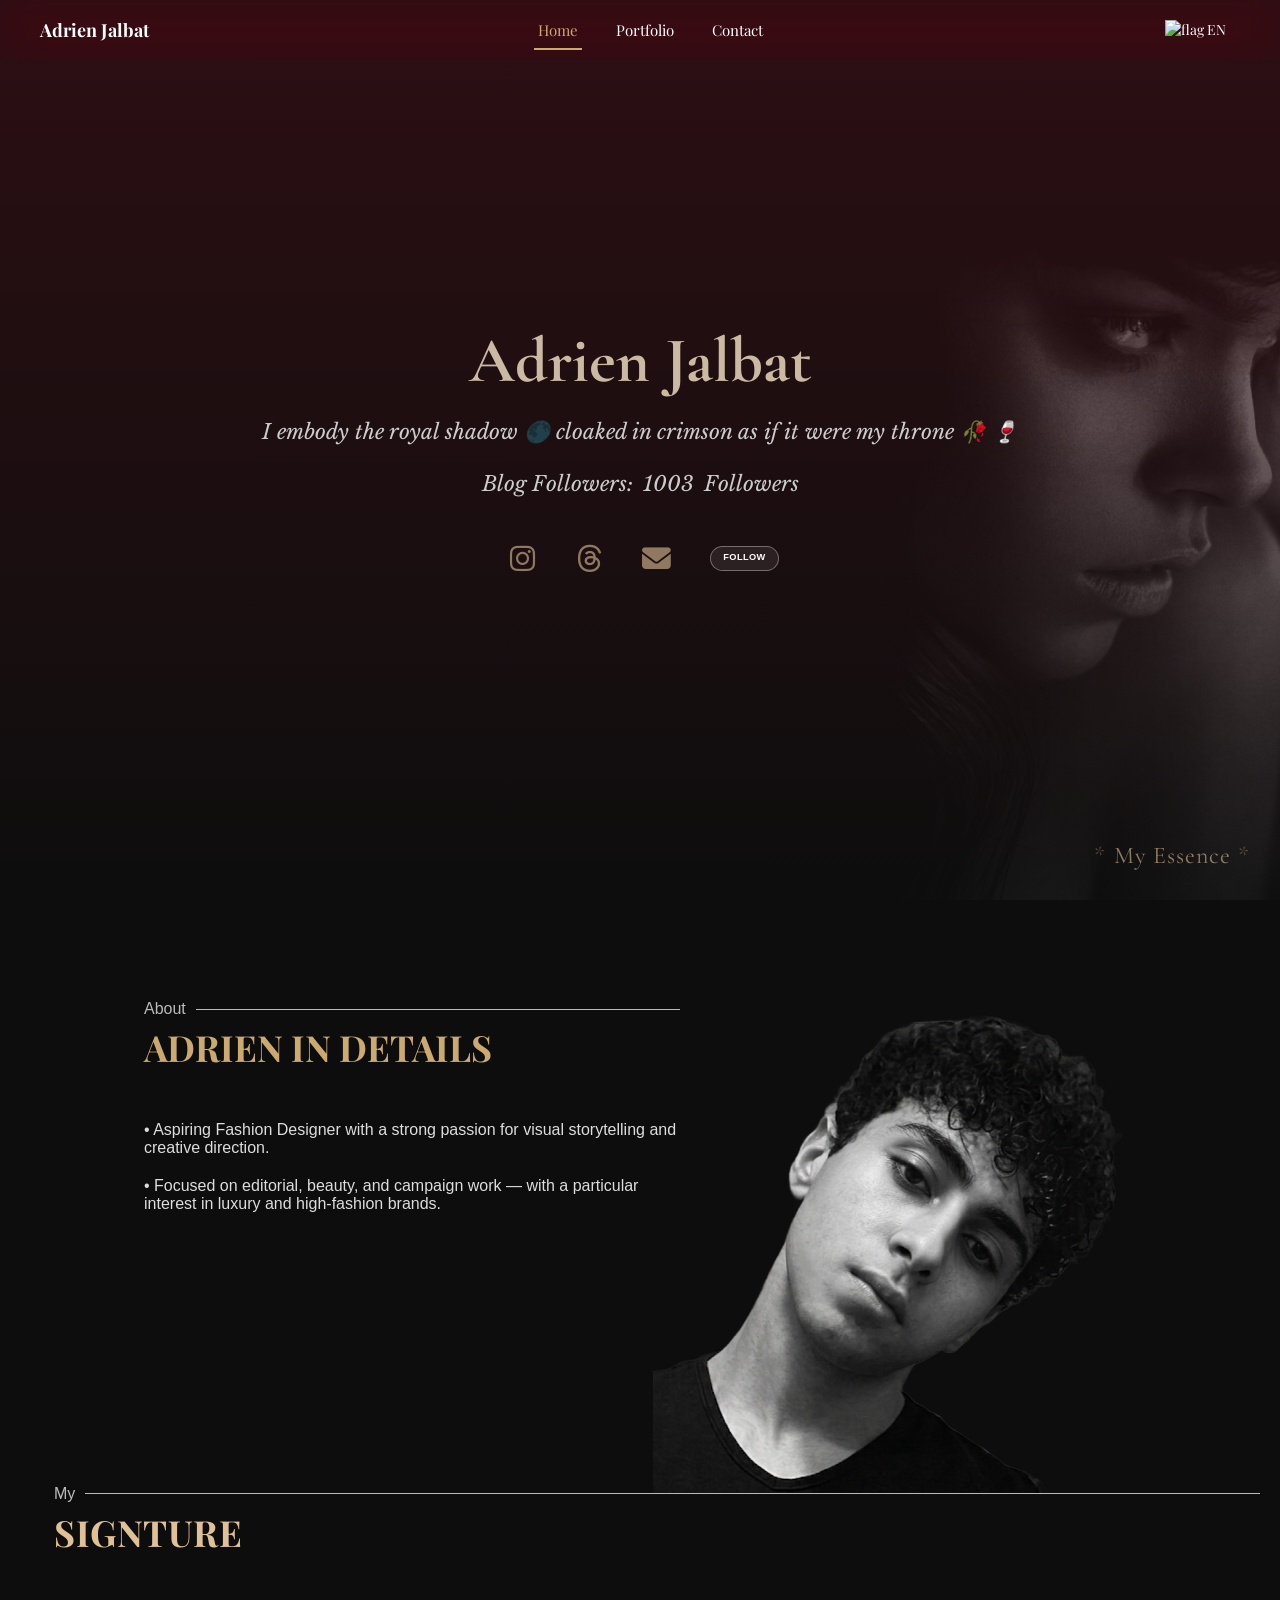
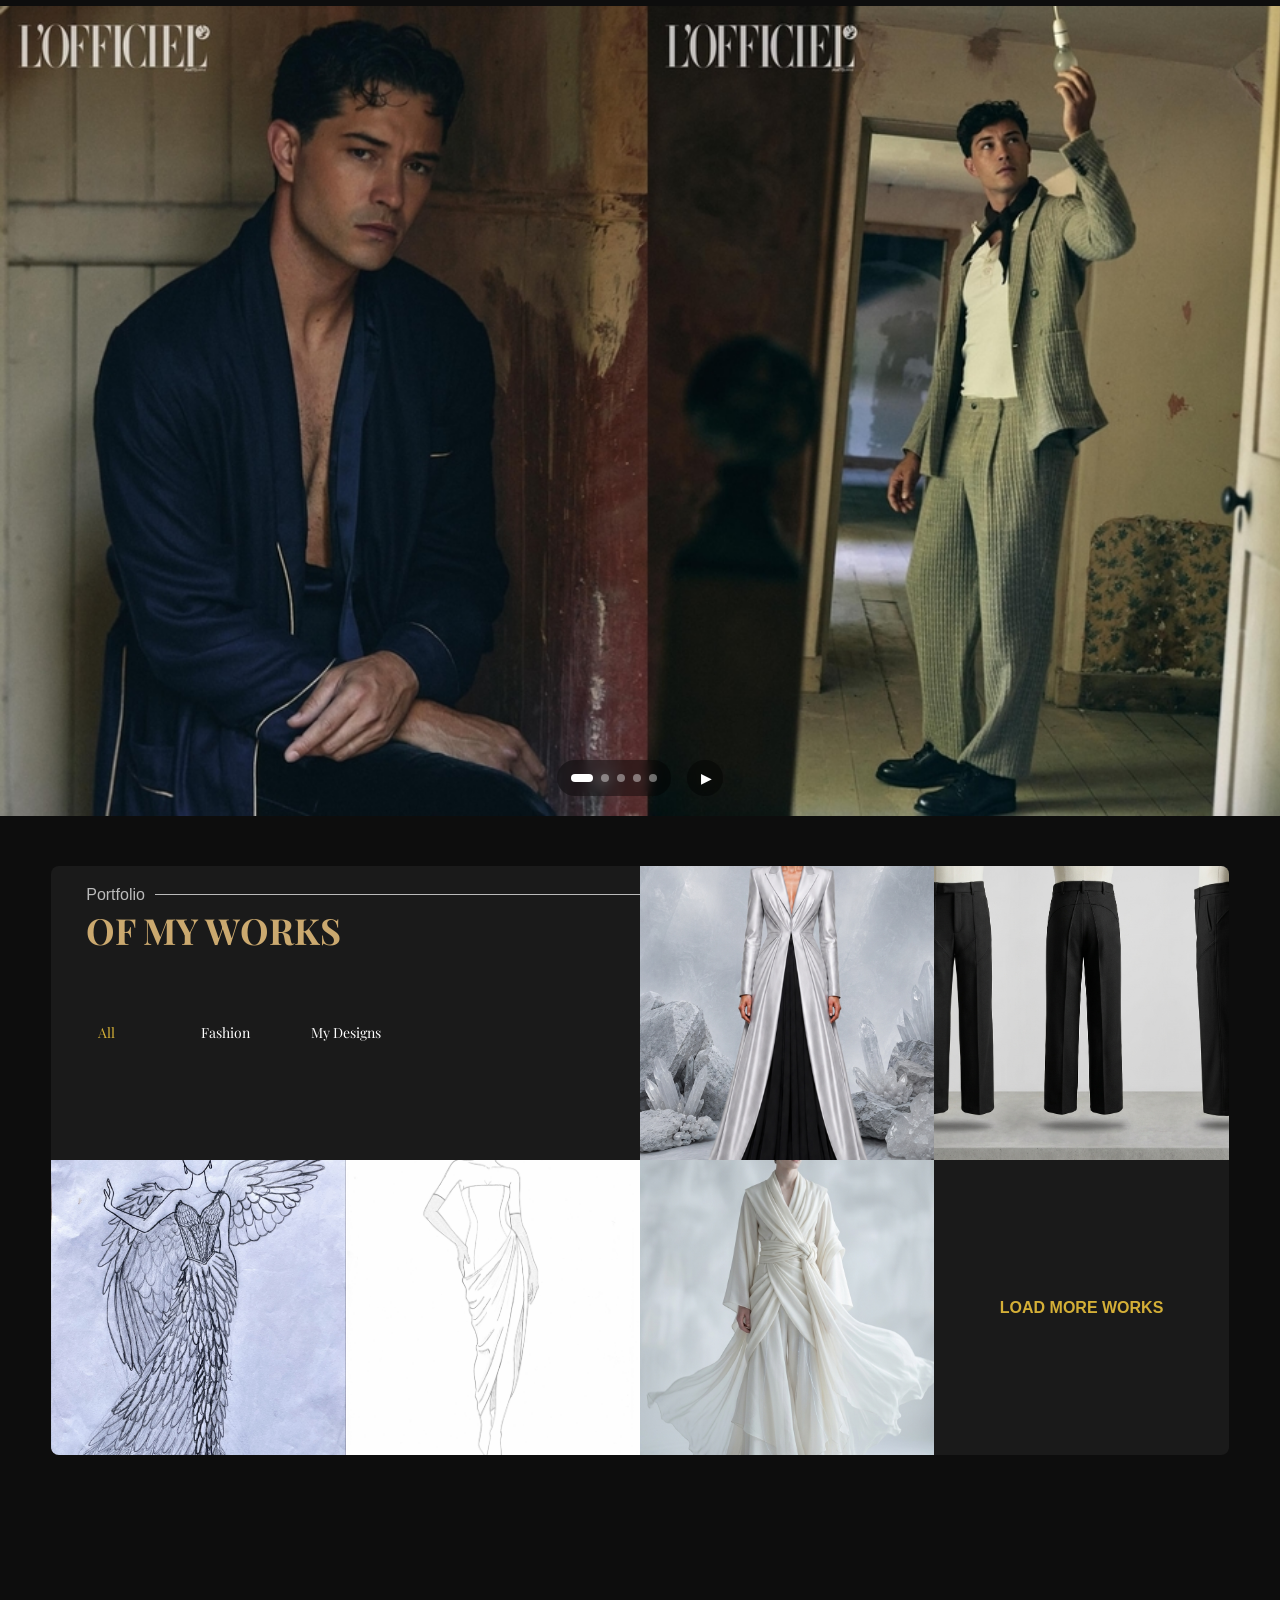
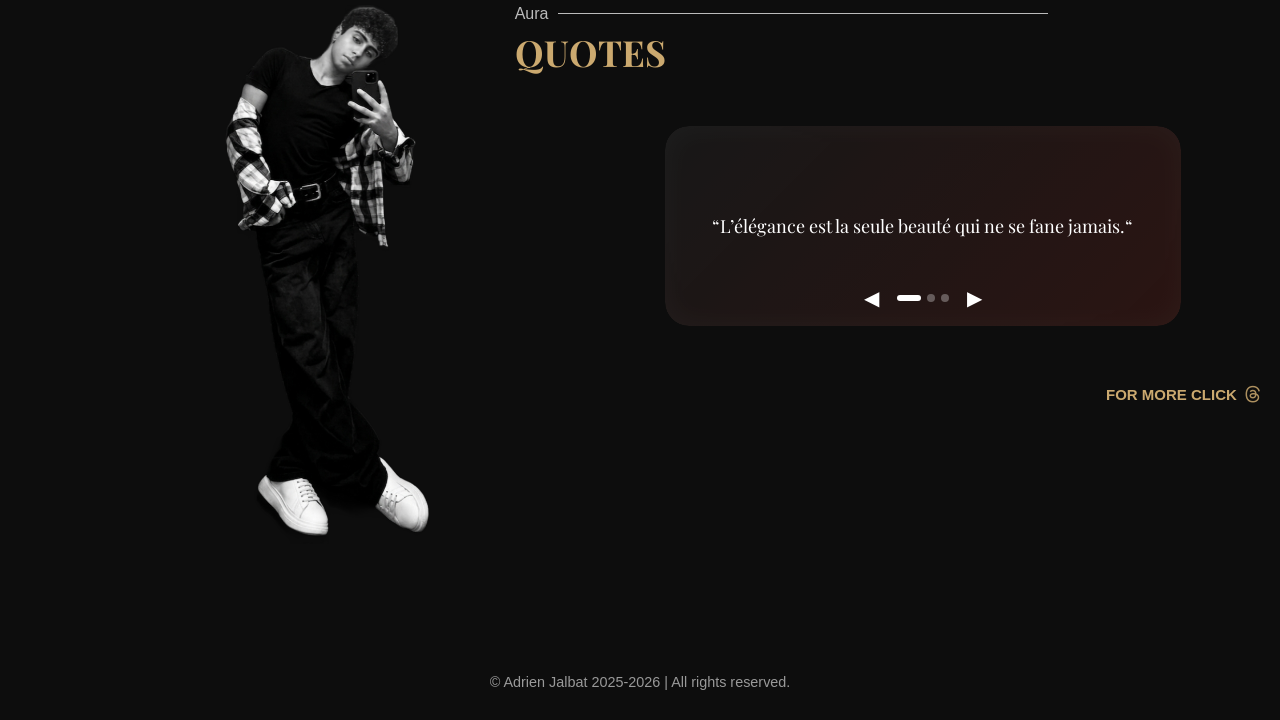
==== index.html @ b5dfc1db "Show unsubscribe errors clearly" ====
<!DOCTYPE html>
<html lang="en">
<head>
    <meta charset="UTF-8" />
    <meta name="viewport" content="width=device-width, initial-scale=1.0"/>
    <title>Adrien Jalbat - Home</title>
    <link rel="stylesheet" href="Home page/styles.css" />
    <script src="//translate.google.com/translate_a/element.js?cb=googleTranslateElementInit"></script>
    <link href="https://fonts.googleapis.com/css2?family=Playfair+Display:wght@500;700&family=Montserrat:wght@300;500&display=swap" rel="stylesheet">
    <link href="https://fonts.googleapis.com/css2?family=Cormorant+Garamond:wght@700&family=EB+Garamond:ital,wght@1,500&display=swap" rel="stylesheet">
    <link href="https://fonts.googleapis.com/css2?family=Libre+Baskerville&display=swap" rel="stylesheet">
    <link href="https://cdnjs.cloudflare.com/ajax/libs/font-awesome/6.5.0/css/all.min.css" rel="stylesheet">
    <link rel="stylesheet" href="https://cdn.jsdelivr.net/npm/swiper/swiper-bundle.min.css" />
    <meta name="viewport" content="width=device-width, initial-scale=1.0">
    <style>
      .followers-inline {
        display: inline-flex;
        align-items: center;
        gap: 10px;
        flex-wrap: wrap;
      }

      .followers-toggle-btn {
        appearance: none;
        border: 1px solid rgba(255,255,255,0.35);
        background: rgba(255,255,255,0.08);
        color: #fff;
        min-width: 62px;
        height: 25px;
        border-radius: 999px;
        cursor: pointer;
        position: relative;
        top: 9px;
        font-size: 0.58rem;
        font-weight: 700;
        letter-spacing: 0.04em;
        text-transform: uppercase;
        transition: all 0.25s ease;
        display: inline-flex;
        align-items: center;
        justify-content: center;
        padding: 0 12px;
        margin-left: 8px;
        line-height: 1;
        flex-shrink: 0;
        text-align: center;
      }

      .followers-toggle-btn:hover {
        transform: translateY(-1px);
        border-color: rgba(255,255,255,0.6);
      }

      .followers-toggle-btn.is-following {
        background: rgba(255,255,255,0.18);
        border-color: rgba(255,255,255,0.7);
      }

      .auth-modal {
        display: none;
        position: fixed;
        inset: 0;
        z-index: 20;
        align-items: center;
        justify-content: center;
        padding: 20px;
        background: rgba(0, 0, 0, 0.72);
      }

      .auth-modal.is-visible {
        display: flex;
      }

      .auth-modal-content {
        position: relative;
        width: min(100%, 360px);
        padding: 28px;
        background: #171313;
        border: 1px solid rgba(224, 192, 151, 0.45);
        color: #fff;
        text-align: center;
        box-shadow: 0 18px 50px rgba(0, 0, 0, 0.45);
      }

      .auth-modal-close {
        position: absolute;
        top: 8px;
        right: 12px;
        border: 0;
        background: transparent;
        color: rgba(255, 255, 255, 0.7);
        font-size: 1.4rem;
        cursor: pointer;
      }

      .auth-modal-content h2 {
        margin: 0 0 8px;
        color: #e0c097;
        font-size: 1.4rem;
      }

      .auth-modal-content p {
        margin: 0 0 18px;
        color: rgba(255, 255, 255, 0.78);
        font-size: 0.85rem;
        line-height: 1.6;
      }

      .auth-modal-content input {
        width: 100%;
        box-sizing: border-box;
        margin-bottom: 10px;
        padding: 11px 12px;
        border: 1px solid rgba(224, 192, 151, 0.35);
        background: rgba(255, 255, 255, 0.08);
        color: #fff;
        outline: none;
      }

      .auth-modal-content input:focus {
        border-color: #e0c097;
      }

      .auth-submit-btn,
      .auth-mode-btn {
        width: 100%;
        padding: 11px 14px;
        cursor: pointer;
        font-weight: 700;
      }

      .auth-submit-btn {
        border: 1px solid #e0c097;
        background: #e0c097;
        color: #171313;
      }

      .auth-mode-btn {
        margin-top: 10px;
        border: 1px solid rgba(224, 192, 151, 0.5);
        background: transparent;
        color: #e0c097;
      }

      .auth-message {
        min-height: 20px;
        margin-top: 12px !important;
        color: #e0c097 !important;
      }
    </style>
</head>
<body>
  <div id="navbar"></div>
    <header>
  <div class="overlay"></div>
  <div class="header-content">
    <h1 id="name">Adrien Jalbat</h1>
    <p id="tagline">
      I embody the royal shadow 🌑 cloaked in crimson as if it were my throne 🥀 🍷
      <br><br>
      <span class="followers-inline">
        <span>Blog Followers:</span>
        <span id="followersCount">1003</span>
        <span>Followers</span>
      </span>
    </p>
    
    <!-- روابط التواصل الاجتماعي المحدثة -->
    <div class="social-links">
      <a href="https://www.instagram.com/adrien.jalbat?igsh=MWh1aGkyd2tsaGJzcA==" target="_blank" class="social-icon instagram">
        <i class="fab fa-instagram"></i>
      </a>
      <a href="https://www.threads.com/@adrien.jalbat?igshid=NTc4MTIwNjQ2YQ==" target="_blank" class="social-icon threads">
        <i class="fa-brands fa-threads"></i>
      </a>
      <a href="Contact page/index.html" class="social-icon email">
        <i class="fas fa-envelope"></i>
      </a>
      <button id="followersToggleBtn" class="followers-toggle-btn" type="button">Follow</button>
    </div>

    <div id="authModal" class="auth-modal" aria-hidden="true">
      <div class="auth-modal-content" role="dialog" aria-modal="true" aria-labelledby="authModalTitle">
        <button id="authModalClose" class="auth-modal-close" type="button" aria-label="Close">&times;</button>
        <h2 id="authModalTitle">Stay connected</h2>
        <p id="authModalDescription">Enter your Gmail to follow every new update. Your subscription will be saved on this device.</p>
        <form id="authForm">
          <input id="authEmail" type="email" placeholder="Enter your Gmail" autocomplete="email" required />
          <button id="authSubmit" class="auth-submit-btn" type="submit">Continue with email</button>
        </form>
        <button id="existingSubscriptionBtn" class="auth-mode-btn" type="button">I already have a subscription</button>
        <p id="authMessage" class="auth-message" aria-live="polite"></p>
      </div>
    </div>

    <div id="creative-trigger" class="creative-trigger">My Essence</div>
  </div>
  <div id="creative-vision" class="vision-message">
  <div class="vision-content">
   <!-- <div class="vision-line">Creative Vision — Adrien Jalbtier</div>-->
    <div class="vision-line">Creative Vision — Adrien Jalbat</div>
    <div class="vision-line"></div> <!-- سطر فارغ -->
    <div class="vision-line">I don't just stand in front of the lens — I shape what it sees.</div>
    <div class="vision-line"></div> <!-- سطر فارغ -->
    <div class="vision-line">This portfolio isn't a digital gallery built for me. It's built by me.</div>
    <div class="vision-line">Every scroll, every transition, every color tone and interactive animation</div>
    <div class="vision-line">was imagined, coded, and crafted by my own hand.</div>
    <div class="vision-line"></div> <!-- سطر فارغ -->
    <!--<div class="vision-line">As a high fashion model and couture designer</div>-->
    <div class="vision-line">As a fashion designer </div>
    <div class="vision-line">with a background in software engineering, creative technology,</div>
    <div class="vision-line">I merge aesthetic intuition with technical precision.</div>
    <div class="vision-line"></div> <!-- سطر فارغ -->
    <div class="vision-line">I designed this platform not to display myself,</div>
    <div class="vision-line">but to express myself — to let agencies, designers, and directors</div>
    <div class="vision-line">feel the atmosphere I bring.</div>
    <div class="vision-line"></div> <!-- سطر فارغ -->
    <div class="vision-line">The shadows, the textures, the silent rhythm between each visual,</div>
    <div class="vision-line">they are more than style. They are architecture,</div>
    <div class="vision-line">built in code, shaped by fashion, and driven by emotion.</div>
    <div class="vision-line"></div> <!-- سطر فارغ -->
    <div class="vision-line vision-title">* This is my visual manifesto *</div>
    <div class="vision-line"></div> <!-- سطر فارغ -->
    <div class="vision-line">A place where high fashion meets immersive storytelling.</div>
    <div class="vision-line">A space where the model is also the maker.</div>
  </div>
</div>
</header>


<!-- ✅ الحاوية الجديدة لقسم About -->
<div class="about-wrapper">

  <div class="about-section">
    <div class="about-text">
      <div class="section-header">
        <span class="section-subtitle">About</span>
        <div class="line"></div>
      </div>
      <h2 class="section-title">ADRIEN IN DETAILS</h2>
      <div class="paragraphs">
        <p class="fade-in delay-1">• Aspiring Fashion Designer with a strong passion for visual storytelling and creative direction.</p>
        <p class="fade-in delay-2">• Focused on editorial, beauty, and campaign work — with a particular interest in luxury and high-fashion brands.</p>
      </div>
    </div>

    <div class="about-image">
      <img src="Home page/Photos/9.png" alt="Adriano" />
    </div>
  </div>

</div>

<!-- ✅ الحاوية الجديدة للتحكم بالفاصل -->
<div class="signature-gallery-wrapper">

  <!-- قسم التوقيع -->
  <div class="signature-section">
    <div class="signature-text">
      <div class="signature-header">
        <span class="signature-subtitle">My</span>
        <div class="signature-line"></div>
      </div>
      <h2 class="signature-title">SIGNTURE</h2>
    </div>
  </div>

  <!-- قسم السلايدر -->
  <div class="scroll-gallery-container">

    <div class="scroll-gallery-wrapper">
      <div class="scroll-gallery" id="scrollGallery">
        <img src="Home page/Photos/1.jpeg" alt="Slide 1" class="gallery-slide" />
        <img src="Home page/Photos/2.jpg" alt="Slide 2" class="gallery-slide" />
        <img src="Home page/Photos/3.jpg" alt="Slide 3" class="gallery-slide" />
        <img src="Home page/Photos/4.jpg" alt="Slide 4" class="gallery-slide" />
        <img src="Home page/Photos/5.jpg" alt="Slide 5" class="gallery-slide" />
      </div>
    </div>

    <div class="scroll-controls-wrapper">
      
      <div class="scroll-dots-wrapper" id="scrollDotsWrapper">
        <div class="scroll-pagination" id="scrollDots"></div>
      </div>

      <div class="scroll-play-pause-wrapper" id="scrollPlayPauseWrapper">
        <div class="scroll-play-pause" id="scrollPlayPause">▶</div>
      </div>

    </div>

  </div>

  <!-- زر TAP للريسبونسيف -->
  <div class="signature-tap-button" id="signatureTapButton">
    <span>TAP</span>
  </div>

</div>

<section id="portfolio-section">
  <div class="grid-padding-wrapper"> <!-- ✅ الحاوية الجديدة -->
    <div class="portfolio-grid-wrapper">
      <div class="portfolio-grid">


        <!-- ✅ المحتوى كما هو -->

<!-- ✅ أول خانة: عنوان وفلاتر - تأخذ خانتين -->
    <div class="filter-box filter-title-box">
  <div class="filter-header">
    <div class="filter-subheader">
      <span class="small-title">Portfolio</span>
      <div class="aura-line"></div>
    </div>
    <h2 class="main-title">OF MY WORKS</h2>
  </div>
      <div class="filters-grid" id="filters-grid">
        <button class="filter-btn active" data-filter="all">All</button>
        <button class="filter-btn" data-filter="fashion">Fashion</button>
        <button class="filter-btn" data-filter="designs">My Designs</button>
      </div>
    </div>

    
    <!-- صور عشوائية من صفحات البورتفوليو -->
    <div class="portfolio-item" data-tag="fashion">
      <img src="Portfolio pages/Fashion page/images/1.png" alt="Fashion portfolio image">
    </div>
    <div class="portfolio-item" data-tag="fashion">
      <img src="Portfolio pages/Fashion page/images/2.png" alt="Fashion portfolio image">
    </div>
    <div class="portfolio-item" data-tag="designs">
      <img src="Portfolio pages/My Designs page/images/1.jpg" alt="My Designs portfolio image">
    </div>
    <div class="portfolio-item" data-tag="designs">
      <img src="Portfolio pages/My Designs page/images/2.jpg" alt="My Designs portfolio image">
    </div>
    <div class="portfolio-item" data-tag="fashion">
      <img src="Portfolio pages/Fashion page/images/3.png" alt="Fashion portfolio image">
    </div>

    <!-- ✅ خانة Load More -->
    <div class="filter-box load-more-box">
      <a href="#" id="load-more-link">LOAD MORE WORKS</a>
    </div>


      </div>
    </div>
  </div>
</section>

<div id="portfolioChoiceBackdrop" class="portfolio-choice-backdrop" aria-hidden="true"></div>
<div id="portfolioChoiceModal" class="portfolio-choice-modal" role="dialog" aria-modal="true" aria-labelledby="portfolioChoiceTitle" aria-hidden="true">
  <button type="button" class="portfolio-choice-close" aria-label="Close">&times;</button>
  <p class="portfolio-choice-eyebrow">Portfolio</p>
  <h2 id="portfolioChoiceTitle">Choose a collection</h2>
  <p class="portfolio-choice-text">Which collection would you like to explore?</p>
  <div class="portfolio-choice-actions">
    <a href="Portfolio pages/Fashion page/index.html">Fashion</a>
    <a href="Portfolio pages/My Designs page/index.html">My Designs</a>
  </div>
</div>


<div class="aura-layout">
  <div class="aura-image">
    <img src="Home page/Photos/10.png" alt="Aura Visual">
  </div>

  <div class="aura-section">
    <div class="aura-text">
      <div class="aura-header">
        <span class="aura-subtitle">Aura</span>
        <div class="aura-line"></div>
      </div>
      <h2 class="aura-title">QUOTES</h2>


      <div class="quotes-slider-wrapper slide-in-left">
        
  <div class="quotes-scroll" id="quotesScroll">
    <div class="quote-card" data-gradient="linear-gradient(135deg, rgba(255,255,255,0.08), rgba(192,57,43,0.3))">
      <p class="quote-text">“L’élégance est la seule beauté qui ne se fane jamais.“</p>
    </div>
    <div class="quote-card" data-gradient="linear-gradient(135deg, rgba(200,140,220,0.2), rgba(120,200,255,0.3))">
      <p class="quote-text">“Silence is the loudest scream of the soul.”</p>
    </div>
    <div class="quote-card" data-gradient="linear-gradient(135deg, rgba(60,60,60,0.2), rgba(180,120,50,0.25))">
      <p class="quote-text">“أناقَة الغموض لا يراها إلا من يحمل نفس البصمة.”</p>
    </div>
  </div>

  <div class="slider-controls">
    <button id="prevQuote" class="slider-arrow">&#x25C0;</button>
    <div class="slider-dots" id="sliderDots"></div>
    <button id="nextQuote" class="slider-arrow">&#x25B6;</button>
  </div>
</div>



<div class="threads-wrapper">
  <a href="https://www.threads.net/@adrien.jalbat" target="_blank" class="threads-link">
    FOR MORE CLICK
    <i class="fa-brands fa-threads threads-icon"></i>
  </a>
</div>



    </div>
  </div>
</div>


<footer>
    &copy; <span id="year"></span> Adrien Jalbat 2025-2026 | All rights reserved.
</footer>

<!-- Lightbox للـ Signature Gallery -->
<div id="signatureLightbox" class="signature-lightbox">
  <div class="signature-lightbox-content">
    <button class="signature-lightbox-close" id="signatureLightboxClose">&times;</button>
    
    <!-- نسخة طبق الأصل من الـ slider -->
    <div class="lightbox-scroll-gallery-wrapper">
      <div class="lightbox-scroll-gallery" id="lightboxScrollGallery">
        <img src="Home page/Photos/1.jpeg" alt="Slide 1" class="lightbox-gallery-slide" />
        <img src="Home page/Photos/2.jpg" alt="Slide 2" class="lightbox-gallery-slide" />
        <img src="Home page/Photos/3.jpg" alt="Slide 3" class="lightbox-gallery-slide" />
        <img src="Home page/Photos/4.jpg" alt="Slide 4" class="lightbox-gallery-slide" />
        <img src="Home page/Photos/5.jpg" alt="Slide 5" class="lightbox-gallery-slide" />
      </div>
    </div>

    <div class="lightbox-scroll-controls-wrapper">
      
      <div class="lightbox-scroll-dots-wrapper" id="lightboxScrollDotsWrapper">
        <div class="lightbox-scroll-pagination" id="lightboxScrollDots"></div>
      </div>

      <div class="lightbox-scroll-play-pause-wrapper" id="lightboxScrollPlayPauseWrapper">
        <div class="lightbox-scroll-play-pause" id="lightboxScrollPlayPause">▶</div>
      </div>

    </div>
  </div>
</div>

<script src="Components/navbar-utils.js"></script>
<script src="Home page/script.js"></script>
<script src="https://cdn.jsdelivr.net/npm/@supabase/supabase-js@2"></script>

<script>
  const SUPABASE_URL = 'https://duwwbbkwfwkyuiqsjtoh.supabase.co';
  const SUPABASE_ANON_KEY = 'sb_publishable_uF0rmDqXvgEwSXDFSaqUZw_8ki63Ql4';
  const FOLLOWERS_STORAGE_KEY = 'adrienFollowersState';
  const FOLLOWER_EMAIL_KEY = 'adrienFollowerEmail';
  const PENDING_FOLLOW_KEY = 'pendingFollowAfterAuth';
  const defaultFollowersState = { count: 1003, isFollowing: false };
  const supabaseClient = window.supabase.createClient(SUPABASE_URL, SUPABASE_ANON_KEY);

  const followersCount = document.getElementById('followersCount');
  const followersToggleBtn = document.getElementById('followersToggleBtn');
  const authModal = document.getElementById('authModal');
  const authModalClose = document.getElementById('authModalClose');
  const authForm = document.getElementById('authForm');
  const authEmail = document.getElementById('authEmail');
  const authSubmit = document.getElementById('authSubmit');
  const existingSubscriptionBtn = document.getElementById('existingSubscriptionBtn');
  const authMessage = document.getElementById('authMessage');
  let currentUser = null;
  let isUnsubscribeMode = false;

  function getLocalFollowersState() {
    try {
      const saved = JSON.parse(localStorage.getItem(FOLLOWERS_STORAGE_KEY));
      if (saved && typeof saved.count === 'number' && typeof saved.isFollowing === 'boolean') {
        return saved;
      }
    } catch (error) {
      console.warn('Could not read saved follower state:', error);
    }

    return defaultFollowersState;
  }

  function saveLocalFollowersState(state) {
    localStorage.setItem(FOLLOWERS_STORAGE_KEY, JSON.stringify(state));
  }

  function renderFollowers(state) {
    followersCount.textContent = state.count;
    followersToggleBtn.textContent = state.isFollowing ? 'Following' : 'Follow';
    followersToggleBtn.classList.toggle('is-following', state.isFollowing);
    existingSubscriptionBtn.textContent = isUnsubscribeMode
      ? 'Unsubscribe'
      : 'I already have a subscription';
  }

  function openAuthModal() {
    authMessage.textContent = '';
    authEmail.value = '';
    existingSubscriptionBtn.textContent = isUnsubscribeMode
      ? 'Unsubscribe'
      : 'I already have a subscription';
    authModal.classList.add('is-visible');
    authModal.setAttribute('aria-hidden', 'false');
    authEmail.focus();
  }

  function closeAuthModal() {
    authModal.classList.remove('is-visible');
    authModal.setAttribute('aria-hidden', 'true');
  }

  async function hashEmail(email) {
    const normalizedEmail = email.trim().toLowerCase();
    const encodedEmail = new TextEncoder().encode(normalizedEmail);
    const digest = await crypto.subtle.digest('SHA-256', encodedEmail);
    return Array.from(new Uint8Array(digest))
      .map(byte => byte.toString(16).padStart(2, '0'))
      .join('');
  }

  async function isEmailAlreadyFollowing(email) {
    const emailHash = await hashEmail(email);
    const { data, error } = await supabaseClient.rpc('check_follower_subscription', {
      p_email_hash: emailHash,
    });

    if (error) throw error;
    return data === true;
  }

  async function registerFollowerEmail(email) {
    const emailHash = await hashEmail(email);
    const { data, error } = await supabaseClient.rpc('register_follower_subscription', {
      p_email_hash: emailHash,
    });

    if (error) throw error;

    const result = typeof data === 'string' ? JSON.parse(data) : data;
    localStorage.setItem(FOLLOWER_EMAIL_KEY, email.trim().toLowerCase());
    followersState = {
      count: Number(result.count),
      isFollowing: true,
    };
    saveLocalFollowersState(followersState);
    renderFollowers(followersState);
    return result.already_following === true;
  }

  async function unregisterFollowerEmail(email) {
    const emailHash = await hashEmail(email);
    let { data, error } = await supabaseClient.rpc('unregister_follower_subscription', {
      p_email_hash: emailHash,
    });

    if (error) {
      const fallbackResult = await supabaseClient.rpc('remove_follower_subscription', {
        p_email_hash: emailHash,
      });
      data = fallbackResult.data;
      error = fallbackResult.error;
    }

    if (error) throw error;

    const result = typeof data === 'string' ? JSON.parse(data) : data;
    followersState = {
      count: Number(result.count),
      isFollowing: false,
    };
    saveLocalFollowersState(followersState);
    renderFollowers(followersState);
  }

  function showAlreadyFollowingMessage() {
    isUnsubscribeMode = true;
    openAuthModal();
    authMessage.textContent = 'This Gmail is already following Adrien Jalbat. Would you like to unsubscribe?';
  }

  async function ensureRemoteFollowersRow() {
    const response = await fetch(`${SUPABASE_URL}/rest/v1/followers?id=eq.1&select=count`, {
      headers: {
        'apikey': SUPABASE_ANON_KEY,
        'Authorization': `Bearer ${SUPABASE_ANON_KEY}`,
        'Content-Type': 'application/json',
      },
    });

    const data = await response.json();
    if (Array.isArray(data) && data.length > 0) return;

    await fetch(`${SUPABASE_URL}/rest/v1/followers`, {
      method: 'POST',
      headers: {
        'apikey': SUPABASE_ANON_KEY,
        'Authorization': `Bearer ${SUPABASE_ANON_KEY}`,
        'Content-Type': 'application/json',
        'Prefer': 'return=representation',
      },
      body: JSON.stringify({ id: 1, count: 1003 }),
    });
  }

  async function loadFollowersFromRemote() {
    try {
      const response = await fetch(`${SUPABASE_URL}/rest/v1/followers?id=eq.1&select=count`, {
        cache: 'no-store',
        headers: {
          'apikey': SUPABASE_ANON_KEY,
          'Authorization': `Bearer ${SUPABASE_ANON_KEY}`,
          'Content-Type': 'application/json',
        },
      });

      if (!response.ok) {
        throw new Error(`Supabase read failed: ${response.status}`);
      }

      const data = await response.json();
      if (Array.isArray(data) && data.length > 0 && typeof data[0].count === 'number') {
        const localFollowState = getLocalFollowersState();
        const savedFollowState = currentUser?.user_metadata?.is_following;
        return {
          count: data[0].count,
          isFollowing: typeof savedFollowState === 'boolean'
            ? savedFollowState
            : localFollowState.isFollowing,
        };
      }

      await ensureRemoteFollowersRow();
      return defaultFollowersState;
    } catch (error) {
      console.warn('Supabase read failed, using local fallback.', error);
      return getLocalFollowersState();
    }
  }

  async function updateFollowersInRemote(nextCount) {
    try {
      const response = await fetch(`${SUPABASE_URL}/rest/v1/followers?id=eq.1`, {
        method: 'PATCH',
        headers: {
          'apikey': SUPABASE_ANON_KEY,
          'Authorization': `Bearer ${SUPABASE_ANON_KEY}`,
          'Content-Type': 'application/json',
          'Prefer': 'resolution=merge-duplicates',
        },
        body: JSON.stringify({ count: nextCount }),
      });

      if (!response.ok) {
        throw new Error(`Supabase update failed: ${response.status}`);
      }

      return true;
    } catch (error) {
      console.warn('Supabase update failed, using local fallback.', error);
      return false;
    }
  }

  let followersState = defaultFollowersState;

  async function initFollowers() {
    followersState = await loadFollowersFromRemote();
    const savedEmail = localStorage.getItem(FOLLOWER_EMAIL_KEY);
    if (savedEmail) {
      currentUser = { email: savedEmail };
      try {
        followersState.isFollowing = await isEmailAlreadyFollowing(savedEmail);
      } catch (error) {
        console.warn('Could not check saved subscription:', error);
      }
    }
    saveLocalFollowersState(followersState);
    renderFollowers(followersState);
  }

  followersToggleBtn.addEventListener('click', async () => {
    if (followersState.isFollowing) {
      const savedEmail = currentUser?.email || localStorage.getItem(FOLLOWER_EMAIL_KEY);
      if (savedEmail) {
        followersToggleBtn.disabled = true;
        try {
          await unregisterFollowerEmail(savedEmail);
          localStorage.removeItem(FOLLOWER_EMAIL_KEY);
          currentUser = null;
          isUnsubscribeMode = false;
        } catch (error) {
          console.error('Could not unsubscribe:', error);
          isUnsubscribeMode = true;
          openAuthModal();
          authMessage.textContent = 'Could not update your subscription. Please try again.';
        } finally {
          followersToggleBtn.disabled = false;
        }
      } else {
        isUnsubscribeMode = true;
        openAuthModal();
        authMessage.textContent = 'Enter the same Gmail to manage your subscription.';
      }
      return;
    }

    if (!currentUser) {
      isUnsubscribeMode = false;
      openAuthModal();
      return;
    }

    try {
      const alreadyFollowing = await registerFollowerEmail(currentUser.email);
      if (alreadyFollowing) showAlreadyFollowingMessage();
    } catch (error) {
      console.error('Could not register follower:', error);
      authMessage.textContent = 'Could not save your subscription. Please try again.';
    }
  });

  authModalClose.addEventListener('click', closeAuthModal);
  authModal.addEventListener('click', (event) => {
    if (event.target === authModal) closeAuthModal();
  });

  authForm.addEventListener('submit', async (event) => {
    event.preventDefault();
    authSubmit.disabled = true;
    authMessage.textContent = 'Please wait...';

    const email = authEmail.value.trim();
    try {
      isUnsubscribeMode = false;
      currentUser = { email };
      const alreadyFollowing = await registerFollowerEmail(email);
      if (alreadyFollowing) {
        showAlreadyFollowingMessage();
      } else {
        closeAuthModal();
      }
    } catch (error) {
      console.error('Could not register follower:', error);
      authMessage.textContent = 'Could not save your subscription. Please try again.';
    } finally {
      authSubmit.disabled = false;
    }
  });

  existingSubscriptionBtn.addEventListener('click', async () => {
    const email = authEmail.value.trim();
    if (!email) {
      authMessage.textContent = 'Enter your Gmail first to continue.';
      authEmail.focus();
      return;
    }

    try {
      if (isUnsubscribeMode) {
        await unregisterFollowerEmail(email);
        localStorage.removeItem(FOLLOWER_EMAIL_KEY);
        currentUser = null;
        isUnsubscribeMode = false;
        closeAuthModal();
        return;
      }

      const alreadyFollowing = await isEmailAlreadyFollowing(email);
      if (!alreadyFollowing) {
        authMessage.textContent = 'No subscription was found for this Gmail. Use Continue with email to subscribe.';
        return;
      }

      currentUser = { email };
      isUnsubscribeMode = true;
      followersState = {
        ...followersState,
        isFollowing: true,
      };
      saveLocalFollowersState(followersState);
      renderFollowers(followersState);
      authMessage.textContent = 'This Gmail is already following Adrien Jalbat. Would you like to unsubscribe?';
    } catch (error) {
      console.error('Could not restore subscription:', error);
      authMessage.textContent = 'Could not find your subscription. Please try again.';
    }
  });

  initFollowers();
</script>

<!-- JavaScript للـ Signature Lightbox -->
<script>
document.addEventListener("DOMContentLoaded", () => {
  const tapButton = document.getElementById("signatureTapButton");
  const lightbox = document.getElementById("signatureLightbox");
  const closeBtn = document.getElementById("signatureLightboxClose");

  // فتح الـ lightbox
  tapButton.addEventListener("click", () => {
    lightbox.classList.add("active");
    document.body.style.overflow = "hidden";
  });

  // إغلاق الـ lightbox
  closeBtn.addEventListener("click", closeLightbox);
  lightbox.addEventListener("click", (e) => {
    if (e.target === lightbox) closeLightbox();
  });

  function closeLightbox() {
    lightbox.classList.remove("active");
    document.body.style.overflow = "auto";
  }

  // إغلاق بمفتاح Escape
  document.addEventListener("keydown", (e) => {
    if (e.key === "Escape" && lightbox.classList.contains("active")) {
      closeLightbox();
    }
  });
});

// JavaScript طبق الأصل للـ lightbox slider
const lightboxScrollGallery = document.getElementById("lightboxScrollGallery");
const lightboxSlides = document.querySelectorAll(".lightbox-gallery-slide");
const lightboxDotsContainer = document.getElementById("lightboxScrollDots");
const lightboxPlayPauseBtn = document.getElementById("lightboxScrollPlayPause");

let lightboxCurrentIndex = 0;
let lightboxAutoPlay = false;
let lightboxInterval;

// إنشاء النقاط للـ lightbox
lightboxSlides.forEach((_, index) => {
  const dot = document.createElement("span");
  dot.addEventListener("click", () => lightboxScrollToSlide(index));
  lightboxDotsContainer.appendChild(dot);
});

const lightboxDots = lightboxDotsContainer.querySelectorAll("span");

function lightboxUpdateDots(index) {
  lightboxDots.forEach(dot => dot.classList.remove("active"));
  if (lightboxDots[index]) lightboxDots[index].classList.add("active");
}

function lightboxScrollToSlide(index) {
  const slideWidth = lightboxSlides[0].offsetWidth + 40; // 40 هو الـ gap بين الصور
  lightboxScrollGallery.scrollTo({
    left: slideWidth * index,
    behavior: "smooth"
  });
  lightboxCurrentIndex = index;
  lightboxUpdateDots(index);
}

function lightboxNextSlide() {
  if (lightboxCurrentIndex < lightboxSlides.length - 1) {
    lightboxCurrentIndex++;
    lightboxScrollToSlide(lightboxCurrentIndex);
  } else {
    lightboxStopAutoPlay();
    lightboxPlayPauseBtn.textContent = "↻";
  }
}

function lightboxStartAutoPlay() {
  lightboxInterval = setInterval(lightboxNextSlide, 4000);
  lightboxPlayPauseBtn.textContent = "⏸";
  lightboxAutoPlay = true;
}

function lightboxStopAutoPlay() {
  clearInterval(lightboxInterval);
  lightboxPlayPauseBtn.textContent = "▶";
  lightboxAutoPlay = false;
}

lightboxPlayPauseBtn.addEventListener("click", () => {
  if (lightboxPlayPauseBtn.textContent === "↻") {
    lightboxCurrentIndex = 0;
    lightboxScrollToSlide(0);
    lightboxPlayPauseBtn.textContent = "▶";
    return;
  }
  lightboxAutoPlay ? lightboxStopAutoPlay() : lightboxStartAutoPlay();
});

lightboxScrollGallery.addEventListener("scroll", () => {
  const slideWidth = lightboxSlides[0].offsetWidth + 40;
  const index = Math.round(lightboxScrollGallery.scrollLeft / slideWidth);
  lightboxCurrentIndex = index;
  lightboxUpdateDots(index);
});

lightboxUpdateDots(0);
</script>
<!-- Swiper CSS -->
<script>
  const scrollGallery = document.getElementById("scrollGallery");
  const slides = document.querySelectorAll(".gallery-slide");
  const dotsContainer = document.getElementById("scrollDots");
  const playPauseBtn = document.getElementById("scrollPlayPause");

  let currentIndex = 0;
  let autoPlay = false;
  let interval;

  // إنشاء النقاط
  slides.forEach((_, index) => {
    const dot = document.createElement("span");
    dot.addEventListener("click", () => scrollToSlide(index));
    dotsContainer.appendChild(dot);
  });

  const dots = dotsContainer.querySelectorAll("span");

  function updateDots(index) {
    dots.forEach(dot => dot.classList.remove("active"));
    if (dots[index]) dots[index].classList.add("active");
  }

  function scrollToSlide(index) {
    const slideWidth = slides[0].offsetWidth + 40; // 40 هو الـ gap بين الصور
    scrollGallery.scrollTo({
      left: slideWidth * index,
      behavior: "smooth"
    });
    currentIndex = index;
    updateDots(index);
  }

  function nextSlide() {
    if (currentIndex < slides.length - 1) {
      currentIndex++;
      scrollToSlide(currentIndex);
    } else {
      stopAutoPlay();
      playPauseBtn.textContent = "↻";
    }
  }

  function startAutoPlay() {
    interval = setInterval(nextSlide, 4000);
    playPauseBtn.textContent = "⏸";
    autoPlay = true;
  }

  function stopAutoPlay() {
    clearInterval(interval);
    playPauseBtn.textContent = "▶";
    autoPlay = false;
  }

  playPauseBtn.addEventListener("click", () => {
    if (playPauseBtn.textContent === "↻") {
      currentIndex = 0;
      scrollToSlide(0);
      playPauseBtn.textContent = "▶";
      return;
    }
    autoPlay ? stopAutoPlay() : startAutoPlay();
  });

  scrollGallery.addEventListener("scroll", () => {
    const slideWidth = slides[0].offsetWidth + 40;
    const index = Math.round(scrollGallery.scrollLeft / slideWidth);
    currentIndex = index;
    updateDots(index);
  });

  updateDots(0);
</script>
<script>
  const cards = document.querySelectorAll('.quote-card');

  function activateCard(index) {
    cards.forEach((card, i) => {
      card.classList.remove('active');
      if (i === index) {
        const gradient = card.getAttribute('data-gradient');
        card.style.setProperty('--active-gradient', gradient);
        card.classList.add('active');
      }
    });
  }

  const scrollContainer = document.getElementById('quotesScroll');
  scrollContainer.addEventListener('scroll', () => {
    const scrollLeft = scrollContainer.scrollLeft;
    const cardWidth = scrollContainer.offsetWidth;
    const index = Math.round(scrollLeft / cardWidth);
    activateCard(index);
  });

  activateCard(0);
</script>
<script>
  window.addEventListener('DOMContentLoaded', () => {
    const scrollContainer = document.getElementById('quotesScroll');
    const cards = scrollContainer.querySelectorAll('.quote-card');
    const prevBtn = document.getElementById('prevQuote');
    const nextBtn = document.getElementById('nextQuote');
    const dotsContainer = document.getElementById('sliderDots');

    let currentIndex = 0;

    // إنشاء النقاط
    cards.forEach((_, index) => {
      const dot = document.createElement('div');
      dot.classList.add('slider-dot');
      if (index === 0) dot.classList.add('active');
      dot.addEventListener('click', () => scrollToIndex(index));
      dotsContainer.appendChild(dot);
    });

    const dots = dotsContainer.querySelectorAll('.slider-dot');

    function scrollToIndex(index) {
      const card = cards[index];
      if (!card) return;
      scrollContainer.scrollTo({
        left: card.offsetLeft,
        behavior: 'smooth'
      });
      updateUI(index);
    }

    function updateUI(index) {
      cards.forEach((card, i) => {
        const gradient = card.getAttribute('data-gradient');
        card.style.setProperty('--active-gradient', i === index ? gradient : 'none');
      });

      dots.forEach((dot, i) => {
        dot.classList.toggle('active', i === index);
      });

      currentIndex = index;
    }

    scrollContainer.addEventListener('scroll', () => {
      const index = Math.round(scrollContainer.scrollLeft / scrollContainer.offsetWidth);
      updateUI(index);
    });

    prevBtn.addEventListener('click', () => {
      const newIndex = (currentIndex - 1 + cards.length) % cards.length;
      scrollToIndex(newIndex);
    });

    nextBtn.addEventListener('click', () => {
      const newIndex = (currentIndex + 1) % cards.length;
      scrollToIndex(newIndex);
    });

    updateUI(0);
  });
</script>
<script>
  document.addEventListener("DOMContentLoaded", () => {
    const filterButtons = document.querySelectorAll(".filter-btn");
    const portfolioItems = document.querySelectorAll(".portfolio-item");
    const imageSources = {
      fashion: [
        "1.png", "2.png", "3.png", "4.png", "5.png", "6.png", "7.png",
        "8.png", "9.png", "10.png", "11.png", "12.png", "13.png", "14.PNG",
        "15.PNG", "16.PNG", "17.png", "18.png", "19.png", "20.png", "21.png"
      ].map(file => `Portfolio pages/Fashion page/images/${file}`),
      designs: [
        "1.jpg", "2.jpg", "3.png", "4.jpg", "5.jpg", "6.jpg", "7.jpg",
        "8.jpg", "9.jpg", "10.png", "11.jpg", "12.jpg", "13.png", "14.png",
        "15.png", "16.png", "17.jpg", "18.jpg", "19.png", "20.jpg"
      ].map(file => `Portfolio pages/My Designs page/images/${file}`)
    };

    const shuffle = (items) => [...items].sort(() => Math.random() - 0.5);
    const getImagesForFilter = (filter) => {
      const source = filter === "all"
        ? [...imageSources.fashion, ...imageSources.designs]
        : imageSources[filter];
      return shuffle(source).slice(0, 5);
    };

    function renderPortfolioImages(filter) {
      const selectedImages = getImagesForFilter(filter);
      portfolioItems.forEach((item, index) => {
        const image = item.querySelector("img");
        const isDesign = filter === "designs"
          || (filter === "all" && selectedImages[index]?.includes("My Designs"));
        item.dataset.tag = isDesign ? "designs" : "fashion";
        image.src = selectedImages[index];
        image.alt = isDesign ? "My Designs portfolio image" : "Fashion portfolio image";
        item.style.display = "block";
      });
    }

    filterButtons.forEach(button => {
      button.addEventListener("click", () => {
        const filter = button.getAttribute("data-filter");
        filterButtons.forEach(btn => btn.classList.remove("active"));
        button.classList.add("active");
        renderPortfolioImages(filter);
      });
    });

    renderPortfolioImages("all");
  });
</script>
<script>
  document.addEventListener("DOMContentLoaded", () => {
    const filterButtons = document.querySelectorAll(".filter-btn");
    const loadMoreLink = document.getElementById("load-more-link");
    const portfolioChoiceModal = document.getElementById("portfolioChoiceModal");
    const portfolioChoiceBackdrop = document.getElementById("portfolioChoiceBackdrop");
    let currentFilter = "all";

    const filterLinks = {
      all: "#",
      fashion: "Portfolio pages/Fashion page/index.html",
      designs: "Portfolio pages/My Designs page/index.html"
    };

    filterButtons.forEach(button => {
      button.addEventListener("click", () => {
        const filter = button.getAttribute("data-filter");
        currentFilter = filter;
        loadMoreLink.setAttribute("href", filterLinks[filter] || "#");
      });
    });

    loadMoreLink.setAttribute("href", filterLinks.all);

    const closePortfolioChoice = () => {
      portfolioChoiceModal.classList.remove("is-visible");
      portfolioChoiceBackdrop.classList.remove("is-visible");
      portfolioChoiceModal.setAttribute("aria-hidden", "true");
      portfolioChoiceBackdrop.setAttribute("aria-hidden", "true");
    };

    loadMoreLink.addEventListener("click", (event) => {
      if (currentFilter !== "all") return;
      event.preventDefault();
      portfolioChoiceModal.classList.add("is-visible");
      portfolioChoiceBackdrop.classList.add("is-visible");
      portfolioChoiceModal.setAttribute("aria-hidden", "false");
      portfolioChoiceBackdrop.setAttribute("aria-hidden", "false");
    });

    portfolioChoiceModal.querySelector(".portfolio-choice-close").addEventListener("click", closePortfolioChoice);
    portfolioChoiceBackdrop.addEventListener("click", closePortfolioChoice);
  });
</script>
</body>
</html>
---- Home page/styles.css ----
/*    ////////////////////////////////////////////////////////////////////     */
html, body {
  margin: 0;
  font-family: 'Montserrat', sans-serif;
  background: #0d0d0d;
  color:#EDEAE0;
  overflow-x: hidden !important;
}

/* الهيدر */
header {
  position: relative;
  height: 100vh;
  background: #0D0D0D;
  overflow: hidden;
  display: flex;
  align-items: center;
  justify-content: center;
  text-align: center;
  overflow-x: hidden; /* يخفي أي محتوى يخرج أفقيًا */
}

/* الصورة بالخلفية */
header .overlay {
  background: linear-gradient(to bottom, rgba(74, 14, 24, 0.5), rgba(13, 13, 13, 0.9)), url('Photos/hero.jpg') center/cover no-repeat;
  position: absolute;
  top: 0; left: 0;
  width: 100%;
  height: 100%;
  opacity: 0;
  transform: translateY(20px);
  z-index: 1;
  /* تم نقل transition إلى JavaScript للتحكم الدقيق */
}

/* المحتوى */
.header-content {
  position: relative;
  z-index: 2;
}

#name {
  opacity: 0;
  transform: translateY(20px);
  color: #CBB9A3;
  font-family: 'Cormorant Garamond', serif;
  font-size: 4em;
  margin: 0;
}

#tagline {
  opacity: 0;
  transform: translateY(20px);
  color: #ccc;
  font-family: 'Libre Baskerville', serif !important;
  font-size: 1.3em;
  margin-top: 20px;
  font-style: italic;
}

/* (لو حصل اي ايرور احذف السطر دا عادي)تحسين الأداء */
#name, #tagline, .overlay {
  will-change: transform, opacity;
}

/* عند التفعيل */
.visible {
  opacity: 1 !important;
  transform: translateY(0) !important;
   transition: all 0.8s ease-in-out;
}

/* روابط التواصل الاجتماعي المحدثة */
.social-links {
  position: relative;
  z-index: 3;
  display: flex;
  justify-content: center;
  gap: 25px;
  margin-top: 40px;
  opacity: 0;
  transform: translateY(20px);
}

.social-icon {
  color: rgba(224, 192, 151, 0.6);
  font-size: 1.8em;
  text-decoration: none;
  transition: all 0.5s cubic-bezier(0.25, 0.46, 0.45, 0.94);
  transform: translateZ(0);
  will-change: transform, color, text-shadow;
  display: inline-flex;
  align-items: center;
  justify-content: center;
  width: 42px;
  height: 42px;
  border-radius: 50%;
}

.social-icon:hover {
  transform: translateY(-8px) scale(1.15);
  text-shadow: 0 0 15px rgba(224, 192, 151, 0.6);
  text-decoration: none;
}

.social-icon.instagram:hover { color: #E1306C; }
.social-icon.threads:hover { color: #ffffff; }
.social-icon.linkedin:hover { color: #0077B5; }
.social-icon.email:hover { color: #4A0E18; }

/* تحسينات للأجهزة المحمولة */
@media (max-width: 768px) {
  .social-links {
    gap: 20px;
    margin-top: 30px;
  }
  .social-icon {
    font-size: 1.5em;
  }
}

/* === رسالة الرؤية الإبداعية === */
.vision-message {
  position: absolute; /* تغيير من fixed إلى absolute */
  left: 0;
  right: 0;
  top: 52%;
  transform: translateY(-50%);
  width: 90%;
  max-width: 800px;
  margin: 0 auto;
  opacity: 0;
  z-index: 10;
  transition: opacity 0.5s ease;
  pointer-events: none;
  display: flex;
  justify-content: center;
  padding: 20px;
  box-sizing: border-box;
  backdrop-filter: blur(2px);
  transition: opacity 0.5s ease, transform 0.5s ease;
  will-change: opacity, transform;
}

.vision-message.visible {
  opacity: 1;
  pointer-events: auto;
}

.vision-content {
  color: #CBB9A3;
  font-family: 'Libre Baskerville', serif;
  text-align: center;
  width: 100%;
  max-width: 100%;
  padding: 20px;
  box-sizing: border-box;
}

.vision-word {
  transition: all 0.5s cubic-bezier(0.25, 0.46, 0.45, 0.94);
  transform-origin: left center;
  padding: 0 2px;
}

.vision-line {
  margin: 2px 0;
  line-height: 1.5;
  opacity: 0;
  transform: translateY(15px);
  transition: all 0.8s ease, filter 1.5s ease !important;
  font-size: 1em;
  min-height: 1.1em;
}

.vision-line.vision-title,
.vision-line:first-child {
  font-family: 'Cormorant Garamond', serif;
  color: #E0C097;
  font-size: 1.6em;
  margin-bottom: 12px;
}

.vision-line:first-child {
  font-family: 'Cormorant Garamond', serif;
  color: #E0C097;
  font-size: 1.6em;
  margin-bottom: 12px;
}

/* للجوال */
@media (max-width: 768px) {
  .vision-line {
    margin: 4px 0;
    line-height: 1.4;
    font-size: 0.95em;
  }
  
  .vision-line:first-child {
    font-size: 1.4em;
    margin-bottom: 10px;
  }
}

.creative-trigger {
  display: block;
  margin: 30px auto 0;
  background: transparent;
  border: none;
  color: rgba(224, 192, 151, 0.6);
  font-family: 'Cormorant Garamond', serif;
  font-size: 1.8em;
  cursor: pointer;
  opacity: 0;
  transform: translateY(20px);
  transition: all 0.8s ease;
}

.creative-trigger.visible {
  opacity: 1;
  transform: translateY(0);
}

/* تأثيرات كلمة Creative المخصصة */
#creative-trigger {
  position: relative;
  display: inline-block;
  perspective: 1000px;
  position: fixed;
  bottom: 30px;
  right: 30px;
  margin: 0;
  z-index: 1000;
  font-size: 1.5em; /* حجم مناسب للنص الجديد */
  letter-spacing: 1px; /* تباعد بين الأحرف */
  /* احتفظ بباقي الخصائص الأصلية */
}

#creative-trigger span {
  display: inline-block;
  position: relative;
  opacity: 0;
  transform: translateY(30px) translateZ(-50px);
  filter: blur(8px);
  transition: all 0.6s cubic-bezier(0.16, 1, 0.3, 1);
}

/* تأثير البريق */
@keyframes charGlow {
  0% { text-shadow: 0 0 0 rgba(224, 192, 151, 0); }
  50% { text-shadow: 0 0 8px rgba(224, 192, 151, 0.7); }
  100% { text-shadow: 0 0 0 rgba(224, 192, 151, 0); }
}

/* تأثير Hover */
#creative-trigger:hover span {
  transform: translateY(-8px) scale(1.15);
  text-shadow: 0 0 15px rgba(224, 192, 151, 0.6);
  filter: blur(0) !important;
}

#creative-trigger.hover-effect span {
  animation: charGlow 1.5s infinite;
  animation-delay: calc(var(--char-index) * 0.1s);
}

/* تأثير الظهور الأولي */
#creative-trigger.visible span {
  opacity: 1;
  transform: translateY(0) translateZ(0);
  filter: blur(0);
}



header h1 {
  font-family: 'Playfair Display', serif;
  font-size: 4em;
  margin: 0;
  color: #E0C097;
}

header p:not(#tagline) {
  font-style: italic;
  font-size: 1.3em;
  margin-top: 20px;
  color: #d6d0c4;
}

section {
  padding: 60px 20px;
  max-width: 1000px;
  margin: auto;
}

h2 {
  font-family: 'Playfair Display', serif;
  color: #E0C097;
  border-bottom: 1px solid #555;
  padding-bottom: 10px;
}

.gallery {
  display: grid;
  grid-template-columns: repeat(auto-fill, minmax(250px, 1fr));
  gap: 20px;
  margin-top: 30px;
}

.gallery img {
  width: 100%;
  height: 300px;
  object-fit: cover;
  border: 3px solid #333;
}

/* التأثير العائم داخل السكشن */
.quote-slider {
  position: relative;  /* الاحتفاظ بموقعه داخل السكشن */
  overflow: hidden;    /* إخفاء الأجزاء التي تخرج من الإطار */
  background-color: rgba(0, 0, 0, 0.7);  /* خلفية مظللة قليلاً */
  border-radius: 10px; /* حواف دائرية للإطار */
  padding: 20px;       /* تباعد داخلي */
  box-shadow: 0 10px 20px rgba(0, 0, 0, 0.3); /* إضافة تأثير الظل */
  max-width: 100%;     /* السماح بحجم مرن داخل السكشن */
  margin: auto;        /* توسيط العنصر */
  max-height: 400px;   /* تحديد الحد الأقصى للارتفاع */
}

.quotes-container {
  display: flex;
  width: 100%;
  transition: transform 0.5s ease-in-out;
  cursor: grab;
  touch-action: pan-y;
}

.quote {
  min-width: 100%;      /* كل اقتباس يأخذ عرض السكشن */
  text-align: center;
  padding: 40px 20px;   /* تباعد داخلي أكبر */
  font-family: 'Playfair Display', serif;
  font-size: 1.5em;
  color: #ccc;
  box-sizing: border-box;
  font-style: italic;
  line-height: 1.6;
  letter-spacing: 0.5px;
}

.dots-container {
  text-align: center;
  margin-top: 15px;
}

.dots-container span {
  display: inline-block;
  width: 10px;
  height: 10px;
  margin: 0 5px;
  background: #555;
  border-radius: 50%;
  cursor: pointer;
  transition: background 0.3s;
}

.dots-container span.active {
  background: #E0C097;  /* اللون الذهبي للنقاط عند التحديد */
}
.arrow {
  background: none;
  border: 2px solid #E0C097;
  color: #E0C097;
  padding: 10px 15px;
  cursor: pointer;
  font-size: 1.5em;
  border-radius: 5px;
  transition: 0.3s;
}

.arrow:hover {
  background-color: #E0C097;
  color: #111;
}

footer {
  text-align: center;
  padding: 30px;
  font-size: 0.9em;
  color: #999;
}

a {
  color: #E0C097;
  text-decoration: none;
}

a:hover {
  text-decoration: underline;
}

/* /////////////////////////////////////// */
.signature-gallery-wrapper {
  margin-top: 0px; /* ← عدّل الرقم حسب المسافة اللي تناسبك */
}


.signature-section {
  display: flex;
  align-items: flex-start;
  justify-content: flex-start;
  padding: 100px 5%;
  background-color: transparent;
  position: relative;
  padding: 100px 5% 0px 5%;
  margin-left: -90px;
}

.signature-text {
  flex: 1;
  max-width: 100%; /* ← بدل 50% عشان تدي الخط مساحة أطول */
  color: #fff;
  margin-left: 80px;
}

.signature-header {
  display: flex;
  align-items: center;
  margin-bottom: 5px;
  width: 100%;
  overflow: visible;
}

.signature-subtitle {
  font-weight: 300;
  font-size: 16px;
  color: #bbb;
  margin-right: 10px;
  white-space: nowrap;
  flex-shrink: 0;
}

.signature-line {
  height: 1px;
  background-color: #bbb;
  width: 400px; /* ← عدّل الطول من هنا يدويًا */
  flex-grow: 0;     /* ⛔ لازم نوقف التمدد التلقائي */
  flex-shrink: 0;   /* ⛔ ونمنع التصغير */
  width: 1175px;
}

.signature-title {
  font-size: 36px;
  font-weight: bold;
  margin-bottom: 40px;
  margin-top: 0;
  color: #cba96f;
  border: none;
  
  font-weight: 700;
  font-style: normal;
  letter-spacing: 0.5px;
  color: #E0C097; /* نفس لون الاقتباسات */
  border: none;
}


/* //////////////////////////////////// */
/* تحكم النقاط وزر التوقف */
.scroll-gallery-container {
  position: relative;
  width: 100vw;
  overflow: hidden;
  margin: 0;
  padding: 0;
}

.scroll-gallery-wrapper {
  width: 100%;
  height: 90vh; /* ارتفاع ثابت للسلايدر */
}

.scroll-gallery {
  display: flex;
  height: 100%;
  overflow-x: auto;
  scroll-snap-type: x mandatory;
  scroll-behavior: smooth;
  -webkit-overflow-scrolling: touch;
  margin: 0;
  padding: 0;
  
  /* ✅ إخفاء الشريط الأفقي */
  scrollbar-width: none; /* Firefox */
}

.scroll-gallery::-webkit-scrollbar {
  display: none; /* Chrome, Safari, Edge */
}

.scroll-gallery::-webkit-scrollbar {
  display: none;
}

.gallery-slide {
  flex: 0 0 85vw;
  height: 100%;
  object-fit: cover;
  scroll-snap-align: center;
  margin: 0;
  padding: 0;
}

/* نظام التحكم المعدل */
.scroll-controls-wrapper {
  position: absolute;
  bottom: 20px;
  left: 0;
  right: 0;
  display: flex;
  justify-content: center;
  align-items: center;
  gap: 16px;
  z-index: 10;
  transition: all 0.4s ease-out;
}

.scroll-dots-wrapper {
  display: flex;
  align-items: center;
  background: rgba(0, 0, 0, 0.4);
  padding: 0 14px;
  height: 36px;
  border-radius: 999px;
  backdrop-filter: blur(5px);
}

.scroll-pagination {
  display: flex;
  gap: 8px;
}

.scroll-pagination span {
  width: 8px;
  height: 8px;
  background: white;
  border-radius: 50%;
  opacity: 0.4;
  cursor: pointer;
  transition: all 0.3s ease;
}

.scroll-pagination .active {
  width: 22px;
  height: 8px;
  border-radius: 10px;
  opacity: 1;
}

.scroll-play-pause-wrapper {
  width: 36px;
  height: 36px;
  background: rgba(0, 0, 0, 0.4);
  border-radius: 50%;
  backdrop-filter: blur(5px);
  display: flex;
  align-items: center;
  justify-content: center;
  cursor: pointer;
}

.scroll-play-pause {
  color: white;
  font-size: 14px;
  margin-left: 2px;
}

/* حالات التمرير المعدلة */
.scroll-controls-wrapper.floating {
  position: fixed;
  bottom: 50%;
  transform: translateY(50%);
  animation: none;
}

.scroll-controls-wrapper.hidden {
  opacity: 0;
  pointer-events: none;
}

/* /////////////////////////////// */
.about-wrapper {
  margin-bottom: 60px; /* ← هذه المسافة ستكون بين About وما بعدها */
}


.about-section {
  display: flex;
  align-items: flex-start; /* الصورة والنص بنفس المحاذاة من الأعلى */
  justify-content: space-between;
  padding: 100px 5%;
  background-color: transparent;
  position: relative;
}

.about-text {
  flex: 1;
  max-width: 50%;
  color: #fff;
  z-index: 2;
  margin-left: 80px;
}

.section-header {
  display: flex;
  align-items: center;
  margin-bottom: 5px; /* تصغير المسافة بين "About" والعنوان */
}

.section-subtitle {
  font-weight: 300;
  font-size: 16px;
  color: #bbb;
  margin-right: 10px;
}

.line {
  flex-grow: 1;
  height: 1px;
  background-color: #bbb;
}

.section-title {
  font-size: 36px;
  font-weight: bold;
  margin-bottom: 40px;
  margin-top: 0; /* إزالة أي margin علوي إضافي */
  color: #cba96f;
  border: none;
}

.paragraphs p {
  font-size: 16px;
  color: #ddd;
  margin-bottom: 20px;
  opacity: 0;
  transform: translateX(-50px);
  animation: fadeInLeft 1s forwards;
}

.paragraphs .delay-1 {
  animation-delay: 0.3s;
}

.paragraphs .delay-2 {
  animation-delay: 0.6s;
}

/* Animation */
@keyframes fadeInLeft {
  to {
    opacity: 1;
    transform: translateX(0);
  }
}

.about-image {
  flex: 1;
  display: flex;
  justify-content: flex-end;
  align-items: flex-start;
  z-index: 1;
}

.about-image img {
  max-width: 90%;
  height: auto;
  object-fit: contain;
  background: none;
  /* إزالة التأثيرات التي تعتم الصورة */
  opacity: 1;
  filter: none;
  mix-blend-mode: normal;
  margin-top: 0; /* محاذاة الصورة مع النص */
  transform: none; /* إزالة أي تكبير إضافي */
    /* ⭐ الإزاحة المطلوبة */
  margin-right: 15%;      /* ← 8% كانت قيمته */
}

.load-more {
  display: block;
  margin-top: 80px;
  font-size: 15px;
  color: #cba96f; /* ← أو استخدم var(--gold) لو أحببت */
  text-decoration: none;
  font-weight: bold;
  font-family: sans-serif; /* ← نفس اللي مستخدم في portfolio */
  opacity: 0;
  transform: translateX(-50px);
  animation: fadeInLeft 1s forwards;
  animation-delay: 0.9s;
  transition: color 0.3s ease;
  text-align: right;
  width: 100%;


  /* المحاذاة إلى أقصى اليمين داخل مساحة النص */
  text-align: right;
  width: 100%; /* تأكيد أن النص يمتد ليشغل كل المساحة */
}

/* عند مرور المؤشر */
.load-more:hover {
  color: #fff;
  text-decoration: none; /* إزالة الخط */
}

/*   //////////////////////////////////// */

.aura-layout {
  display: flex;
  width: 100%;
  padding: 100px 5%;
  box-sizing: border-box;
  background-color: transparent;
}

/* الثلث الأيسر (مكان الصورة) */
.aura-image {
  flex: 1;
  margin-right: 100px;
}
.aura-image img {
  width: 100%;
  height: auto;
  object-fit: cover;
  display: block;
  margin-left: 80px;
}

/* الثلثين الأوسط + الأيمن (النص) */
.aura-section {
  flex: 2;
  display: flex;
  align-items: flex-start;
  justify-content: flex-start;
  background-color: transparent;
}

.aura-text {
  color: #fff;
  width: 100%;
  margin-left: 0;
  margin-right: 15%;
}

.aura-header {
  display: flex;
  align-items: center;
  margin-bottom: 5px;
}

.aura-subtitle {
  font-weight: 300;
  font-size: 16px;
  color: #bbb;
  margin-right: 10px;
}

.aura-line {
  flex-grow: 1;
  height: 1px;
  background-color: #bbb;
}

.aura-title {
  font-size: 36px;
  font-family: 'Playfair Display', serif;
  font-weight: bold;
  margin-bottom: 40px;
  margin-top: 0;
  color: #cba96f;
  border: none;
}


/* ///////////////////////// */


.quotes-slider-wrapper {
  position: relative;
  margin-top: 20px;
  margin-left: 150px; /* ✅ نتركها كما هي */
  width: calc(100% - 80px); /* ✅ بدلاً من 150px ← توسّع الجهة اليمنى */
 overflow: hidden;
  scroll-behavior: smooth;
  -webkit-mask-image: radial-gradient(white, black);
}

.quotes-scroll {
  display: flex;
  overflow-x: auto;
  scroll-snap-type: x mandatory;
  scrollbar-width: none;
}
.quotes-scroll::-webkit-scrollbar {
  display: none;
}

.quote-card {
  flex: 0 0 100%;
  width: 100%;
  min-height: 200px;
  scroll-snap-align: start;
  padding: 32px 24px;
  box-sizing: border-box;
  border-radius: 24px;
  background: transparent;
  font-family: 'Playfair Display', serif;
  color: white;
  text-align: center;
  display: flex;
  justify-content: center;
  align-items: center;
  position: relative;
  overflow: hidden;
}

.quote-card::before {
  content: "";
  position: absolute;
  inset: 0;
  border-radius: inherit;
  background: var(--active-gradient, rgba(255,255,255,0.08));
  backdrop-filter: blur(14px) saturate(160%);
  -webkit-backdrop-filter: blur(14px) saturate(160%);
  opacity: 0.55;
  mix-blend-mode: lighten;
  box-shadow: inset 0 0 30px rgba(255,255,255,0.06);
  pointer-events: none;
  z-index: 0;
  transition: background 0.4s ease-in-out, opacity 0.4s ease;
}

.quote-text {
  font-size: 18px;
  z-index: 1;
}

/* ✅ أسهم ونقاط أسفل الكروت */
.slider-controls {
  position: absolute;
  bottom: 12px;
  left: 50%;
  transform: translateX(-50%);
  display: flex;
  align-items: center;
  gap: 14px;
  z-index: 2;
}

.slider-arrow {
  background: none;
  border: none;
  font-size: 20px;
  color: white;
  cursor: pointer;
  padding: 4px;
  transition: opacity 0.3s;
}
.slider-arrow:hover {
  opacity: 0.7;
}

.slider-dots {
  display: flex;
  gap: 6px;
  align-items: center;
  justify-content: center;
  min-height: 20px;
}

.slider-dot {
  width: 8px;
  height: 8px;
  border-radius: 50%;
  background: rgba(255, 255, 255, 0.3);
  transition: all 0.3s ease;
}
.slider-dot.active {
  width: 24px;
  height: 6px;
  border-radius: 3px;
  background: white;
}


/* ✅ حركة انزلاق من اليسار */
.slide-in-left {
  opacity: 0;
  transform: translateX(-60px);
  animation: slideInLeft 1s ease-out forwards;
  animation-delay: 0.3s;
}

@keyframes slideInLeft {
  to {
    opacity: 1;
    transform: translateX(0);
  }
}


.threads-link {
  display: inline-flex;
  align-items: center;
  justify-content: flex-end;
  margin-top: 60px;
  padding-right: 80px; /* ✅ زوّدنا البروز هنا */
  font-size: 15px;
  color: #cba96f;
  text-decoration: none;
  font-weight: bold;
  font-family: sans-serif;
  opacity: 0;
  transform: translateX(20px); /* ✅ كانت -50px ← الآن تزحزح نحو اليمين */
  animation: fadeInFromLeft 1s forwards;
  animation-delay: 0.9s;
  transition: color 0.3s ease;
  text-align: right;
  width: 100%;
}

.threads-link:hover {
  color: #fff;
  text-decoration: none;
}

.threads-link .threads-icon {
  font-size: 18px;
  margin-left: 8px;
  transition: transform 0.3s ease, color 0.3s ease;
  opacity: 0.85;
}

.threads-link:hover .threads-icon {
  transform: scale(1.2);
  opacity: 1;
  color: #fff;
}

@keyframes fadeInFromLeft {
  0% {
    opacity: 0;
    transform: translateX(0); /* ← تبدأ من مكانها */
  }
  100% {
    opacity: 1;
    transform: translateX(150px); /* ← تزحزح يمينًا فقط */
  }
}

/*/////////*/
:root {
  --dark-bg: #0d0d0d;
  --gold: #d4af37;
  --light-grey: #aaa;
  --blur-overlay: rgba(255, 255, 255, 0.2);
}

body {
  margin: 0;
  background-color: var(--dark-bg);
  font-family: sans-serif;
}

#portfolio-section {
  /* احذف padding من الجانبين */
  padding: 50px 0;  /* فقط فوق وتحت */
  margin: 0;
  color: white;
}

/* ✅ الشبكة */
/* ✅ الحاوية الخارجية */
.portfolio-grid-wrapper {
  width: 100vw;     /* خليه ياخد كل عرض الشاشة */
  overflow-x: hidden; /* يمنع سحب يمين بسبب الشبكة */
  margin: 0 auto;
}

/* ✅ الشبكة */
.portfolio-grid {
  display: grid;
  grid-template-columns: repeat(4, 23vw); /* ✅ قلل حجم كل خانة شوية */
  grid-auto-rows: 23vw;                   /* ✅ خلي ارتفاعها مساوي للعرض */
  gap: 0;                                 /* ✅ بدون أي فراغات */
  margin-inline: auto;
width: 92vw;
  padding: 0;
  background-color: #1a1a1a; /* ✅ لون أفتح من الخلفية */
  border-radius: 8px;
  overflow-y: hidden;
}

/* ✅ كل خانة مربعة */
.portfolio-item,
.filter-box,
.load-more-box {
  height: 100%; /* ✅ تملأ الخانة */
  width: 100%;
  position: relative;
  overflow: hidden;
  background-color: transparent;
}

/* ✅ خانة الفلاتر تأخذ أول خانتين */
.filter-title-box {
  grid-column: span 2;
  grid-row: span 1;         /* ✅ هذا هو السطر الجديد */
  max-height: 100%;         /* ✅ يمنع التمدد */
  overflow: hidden;         /* ✅ يمنعها من دفع العناصر للأسفل */
  display: flex;
  flex-direction: column;
  justify-content: flex-start;
  padding: 20px;
  overflow-y: auto;
  max-height: 100%;
  overflow: hidden !important;
}

/* ✅ عنوان الفلاتر */
.filter-header {
  display: flex;
  flex-direction: column;
  align-items: flex-start;
  width: 100%;
  margin-bottom: 40px;
  margin-left: 15px; /* ← تزق المحتوى كله نحو اليمين */
}

.filter-subheader {
  display: flex;
  align-items: center;
  margin-bottom: 5px;
  width: 100%;
}

.small-title {
  font-weight: 300;
  font-size: 16px;
  color: #bbb;
  margin-right: 10px;
}

.aura-line {
  flex-grow: 1;
  height: 1px;
  background-color: #bbb;
  opacity: 1;
  max-width: 490px; /* ← الخط هيقف عند 80px كحد أقصى */
}

.main-title {
  font-size: 36px;
  font-family: 'Playfair Display', serif;
  font-weight: bold;
  margin: 0;
  color: #cba96f;
  line-height: 1.2;
  border: none;
}

/* ✅ الفلاتر 5 في صف ثم الباقي */
.filters-grid {
  display: grid;
  grid-template-columns: repeat(5, 1fr); /* ✅ بدلاً من 6 */
  gap: 10px;
  margin-top: 20px;
  width: 100%;
  margin-left: -20px; /* ✅ هذا يدفعهم لليسار قليلًا */
}

.filter-btn {
  background: none;
  border: none;
  color: white;
  font-family: 'Playfair Display', serif;
  cursor: pointer;
  font-size: 14px;
  transition: color 0.2s ease;
  text-align: center;
}

.filter-btn:hover {
  color: var(--light-grey);
}

.filter-btn.active {
  color: var(--gold);
}

/* ✅ تأثير الصور */
.portfolio-item img {
  width: 100%;
  height: 100%;
  object-fit: cover;
  transition: transform 0.3s ease;
}

.portfolio-item::after {
  content: "";
  position: absolute;
  inset: 0;
  background: var(--blur-overlay);
  backdrop-filter: blur(6px);
  opacity: 0;
  transition: opacity 0.3s ease;
}

.portfolio-item:hover img {
  transform: scale(1.05);
}

.portfolio-item:hover::after {
  opacity: 1;
}

/* ✅ زر LOAD MORE */
.load-more-box {
  display: flex;
  justify-content: center;
  align-items: center;
  background: transparent;
  color: white;
}

.load-more-box a {
  text-decoration: none;
  color: var(--gold); /* ← الآن اللون الأساسي هو الذهبي */
  font-weight: bold;
  transition: color 0.3s ease;
}

.load-more-box a:hover {
  color: white; /* ← وعند التحويم يصبح أبيض */
}

.portfolio-choice-backdrop {
  display: none;
  position: fixed;
  inset: 0;
  z-index: 30;
  background: rgba(0, 0, 0, 0.5);
  backdrop-filter: blur(8px);
  -webkit-backdrop-filter: blur(8px);
}

.portfolio-choice-backdrop.is-visible {
  display: block;
}

.portfolio-choice-modal {
  display: none;
  position: fixed;
  top: 50%;
  left: 50%;
  z-index: 31;
  width: min(420px, calc(100% - 32px));
  padding: 30px 24px 24px;
  box-sizing: border-box;
  transform: translate(-50%, -50%);
  border: 1px solid rgba(203, 169, 111, 0.55);
  background: rgba(20, 20, 20, 0.96);
  color: white;
  text-align: center;
  box-shadow: 0 18px 55px rgba(0, 0, 0, 0.5);
}

.portfolio-choice-modal.is-visible {
  display: block;
  animation: portfolio-choice-in 0.3s ease-out;
}

.portfolio-choice-close {
  position: absolute;
  top: 8px;
  right: 12px;
  border: 0;
  background: transparent;
  color: rgba(255, 255, 255, 0.75);
  font-size: 24px;
  cursor: pointer;
}

.portfolio-choice-eyebrow {
  margin: 0 0 6px;
  color: #bbb;
  font-family: 'Montserrat', sans-serif;
  font-size: 12px;
  letter-spacing: 0.12em;
  text-transform: uppercase;
}

.portfolio-choice-modal h2 {
  margin: 0;
  color: var(--gold);
  font-family: 'Playfair Display', serif;
  font-size: 28px;
}

.portfolio-choice-text {
  margin: 10px 0 22px;
  color: rgba(255, 255, 255, 0.78);
  font-family: 'Montserrat', sans-serif;
  font-size: 14px;
}

.portfolio-choice-actions {
  display: flex;
  justify-content: center;
  gap: 12px;
}

.portfolio-choice-actions a {
  min-width: 108px;
  padding: 10px 14px;
  border: 1px solid rgba(203, 169, 111, 0.65);
  color: var(--gold);
  font-family: 'Montserrat', sans-serif;
  font-size: 13px;
  text-decoration: none;
  transition: background-color 0.25s ease, color 0.25s ease;
}

.portfolio-choice-actions a:hover {
  background: var(--gold);
  color: #161616;
}

@keyframes portfolio-choice-in {
  from {
    opacity: 0;
    transform: translate(-50%, calc(-50% - 12px));
  }
  to {
    opacity: 1;
    transform: translate(-50%, -50%);
  }
}
/*/////////*/

/*.about-section {
  background-color: #a00; /* الأحمر 
}

.signature-section {
  background-color: #0023aa; /* الأزرق 
}*/

.about-section {
  padding-bottom: 0;
  margin-bottom: 0;
}

.about-wrapper {
  margin-bottom: 0;
}

.signature-gallery-wrapper {
  margin-top: -50px; /* جرب -20 أو -30 أو -50 حسب النتيجة */
}

.about-section {
  padding: 100px 5% 0 5%; /* بدل ما كان فيه مسافة من تحت */
  margin-bottom: 0;
}

.about-wrapper {
  margin-bottom: 0;
  padding-bottom: 0;
}

.signature-gallery-wrapper {
  margin-top: -108px;
}

/* إخفاء زر TAP في الشاشات الكبيرة */
.signature-tap-button {
  display: none;
}

/* Lightbox للـ Signature Gallery - مخفي في البداية */
.signature-lightbox {
  position: fixed;
  top: 0;
  left: 0;
  width: 100vw;
  height: 100vh;
  background: rgba(0, 0, 0, 0.95);
  z-index: 1000;
  display: none; /* مخفي في البداية */
  opacity: 0;
  transition: opacity 0.3s ease;
}

.signature-lightbox.active {
  display: flex;
  opacity: 1;
}

/* رسالة تحذيرية للتوجه العمودي */
.signature-lightbox::before {
  content: "";
  position: absolute;
  top: 50%;
  left: 50%;
  transform: translate(-50%, -50%);
  z-index: 1002;
  display: none;
  width: 120px;
  height: 120px;
  background: transparent; /* خلفية شفافة */
  border: none; /* بدون حواف */
  background-image: url("SVG/SVG1.svg");
  background-repeat: no-repeat;
  background-position: center;
  background-size: 100px 100px; /* حجم أكبر شوية للوضوح */
  animation: rotatePrompt 2.5s ease-in-out infinite;
  filter: brightness(0) saturate(100%) invert(84%) sepia(25%) saturate(345%) hue-rotate(6deg) brightness(97%) contrast(92%);
  /* فلتر للون الذهبي #E0C097 */
}

@keyframes rotatePrompt {
  0%, 100% { 
    transform: translate(-50%, -50%) scale(1);
    opacity: 0.8;
  }
  50% { 
    transform: translate(-50%, -50%) scale(1.1);
    opacity: 1;
  }
}

/* إظهار الرسالة في الوضع العمودي فقط */
@media (orientation: portrait) {
  .signature-lightbox.active::before {
    display: block;
  }
  
  .signature-lightbox-content {
    filter: blur(3px);
    pointer-events: none;
  }
}

.signature-lightbox-content {
  position: relative;
  width: 100%;
  height: 100%;
  display: flex;
  align-items: center;
  justify-content: center;
}

.signature-lightbox-close {
  position: absolute;
  top: 20px;
  right: 30px;
  background: none;
  border: none;
  color: white;
  font-size: 40px;
  cursor: pointer;
  z-index: 1001;
  transition: color 0.3s ease;
}

.signature-lightbox-close:hover {
  color: #E0C097;
}

/* CSS طبق الأصل للـ lightbox slider */
.lightbox-scroll-gallery-wrapper {
  width: 100%;
  height: 90vh; /* نفس ارتفاع الأصلي */
  position: relative;
}

.lightbox-scroll-gallery {
  display: flex;
  height: 100%;
  overflow-x: auto;
  scroll-snap-type: x mandatory;
  scroll-behavior: smooth;
  -webkit-overflow-scrolling: touch;
  margin: 0;
  padding: 0;
  /* إخفاء الشريط الأفقي */
  scrollbar-width: none; /* Firefox */
}

.lightbox-scroll-gallery::-webkit-scrollbar {
  display: none; /* Chrome, Safari, Edge */
}

.lightbox-gallery-slide {
  flex: 0 0 85vw; /* نفس العرض الأصلي */
  height: 100%;
  object-fit: cover;
  scroll-snap-align: center;
  margin: 0;
  padding: 0;
}

/* نظام التحكم المطابق للأصلي */
.lightbox-scroll-controls-wrapper {
  position: absolute;
  bottom: 20px;
  left: 0;
  right: 0;
  display: flex;
  justify-content: center;
  align-items: center;
  gap: 16px;
  z-index: 10;
  transition: all 0.4s ease-out;
}

.lightbox-scroll-dots-wrapper {
  display: flex;
  align-items: center;
  background: rgba(0, 0, 0, 0.4);
  padding: 0 14px;
  height: 36px;
  border-radius: 999px;
  backdrop-filter: blur(5px);
}

.lightbox-scroll-pagination {
  display: flex;
  gap: 8px;
}

.lightbox-scroll-pagination span {
  width: 8px;
  height: 8px;
  background: white;
  border-radius: 50%;
  opacity: 0.4;
  cursor: pointer;
  transition: all 0.3s ease;
}

.lightbox-scroll-pagination .active {
  width: 22px;
  height: 8px;
  border-radius: 10px;
  opacity: 1;
}

.lightbox-scroll-play-pause-wrapper {
  width: 36px;
  height: 36px;
  background: rgba(0, 0, 0, 0.4);
  border-radius: 50%;
  backdrop-filter: blur(5px);
  display: flex;
  align-items: center;
  justify-content: center;
  cursor: pointer;
}

.lightbox-scroll-play-pause {
  color: white;
  font-size: 14px;
  margin-left: 2px;
}

/* حالات التمرير للـ lightbox */
.lightbox-scroll-controls-wrapper.floating {
  position: fixed;
  bottom: 50%;
  transform: translateY(50%);
  animation: none;
}

.lightbox-scroll-controls-wrapper.hidden {
  opacity: 0;
  pointer-events: none;
}

.signature-lightbox-controls {
  position: absolute;
  bottom: 30px;
  left: 50%;
  transform: translateX(-50%);
  display: flex;
  align-items: center;
  gap: 20px;
  z-index: 1001;
}

.lightbox-prev, .lightbox-next {
  background: rgba(255, 255, 255, 0.2);
  border: none;
  color: white;
  font-size: 24px;
  padding: 10px 15px;
  cursor: pointer;
  border-radius: 50%;
  transition: all 0.3s ease;
}

.lightbox-prev:hover, .lightbox-next:hover {
  background: rgba(224, 192, 151, 0.8);
}

.lightbox-dots {
  display: flex;
  gap: 8px;
}

.lightbox-dot {
  width: 10px;
  height: 10px;
  background: rgba(255, 255, 255, 0.5);
  border-radius: 50%;
  cursor: pointer;
  transition: all 0.3s ease;
}

.lightbox-dot.active {
  background: #E0C097;
  transform: scale(1.2);
}

/* Mobile Responsive Styles */
@media (max-width: 768px) {
  /* قسم About - إخفاء الصورة */
  .about-section .about-image {
    display: none;
  }
  
  .about-section {
    padding: 80px 5% 0 5%;
  }
  
  .about-text {
    width: 100%;
    /* النص ياخد العرض كاملاً */
  }
  
  /* قسم Aura Quotes - إخفاء الصورة */
  .aura-layout .aura-image {
    display: none;
  }
  
  .aura-section {
    width: 100%;
    /* النص ياخد العرض كاملاً */
  }
  
  /* إخفاء الـ slider الأفقي في الريسبونسيف */
  .scroll-gallery-container {
    display: none;
  }
  
  /* إظهار زر TAP في الريسبونسيف */
  .signature-tap-button {
    display: flex;
    justify-content: center;
    align-items: center;
    height: 15vh; /* أقل كثير للشكل الأفقي */
    width: 90%; /* عرض أطول */
    background: linear-gradient(135deg, rgba(203, 169, 111, 0.1), rgba(224, 192, 151, 0.05));
    border: 2px solid rgba(203, 169, 111, 0.3);
    border-radius: 15px;
    margin: 20px auto; /* توسيط تلقائي */
    cursor: pointer;
    transition: all 0.3s ease;
    position: relative; /* لوضع الـ SVG بداخله */
  }
  
  .signature-tap-button::before {
    content: "";
    position: absolute;
    width: 40px; /* صغرت من 80px */
    height: 40px;
    background-image: url("SVG/Tap1.svg");
    background-repeat: no-repeat;
    background-position: center;
    background-size: contain;
    filter: brightness(0) saturate(100%) invert(84%) sepia(25%) saturate(345%) hue-rotate(6deg) brightness(97%) contrast(92%);
    animation: svgBounce 2s ease-in-out infinite; /* الـ SVG فقط يهتز */
  }
  
  .signature-tap-button span {
    display: none; /* إخفاء النص */
  }
  
  @keyframes svgBounce {
    0%, 100% { 
      transform: translateY(0);
      opacity: 0.8;
    }
    50% { 
      transform: translateY(-8px);
      opacity: 1;
    }
  }
  
  .signature-tap-button:hover {
    background: linear-gradient(135deg, rgba(203, 169, 111, 0.2), rgba(224, 192, 151, 0.1));
    border-color: rgba(203, 169, 111, 0.5);
    transform: scale(1.02); /* الزر يكبر بس ما يتحركش */
  }
  
  .signature-tap-button:hover::before {
    filter: brightness(0) saturate(100%) invert(84%) sepia(25%) saturate(345%) hue-rotate(6deg) brightness(110%) contrast(95%);
    /* الـ SVG يفضل ظاهر مع إضاءة أكثر */
  }
  
  /* توسيط slider الاقتباسات في الوسط */
  .quotes-slider-wrapper {
    margin-left: 0;
    width: 100%;
    margin: 20px auto 0;
    max-width: 100%;
    padding: 0 20px;
    box-sizing: border-box;
  }
  
  /* تحسين عرض الاقتباسات للموبايل */
  .quote-card {
    min-height: 180px;
    padding: 24px 16px;
  }
  
  .quote-text {
    font-size: 16px;
    line-height: 1.5;
  }
  
  /* توسيط جملة Threads */
  .threads-link {
    margin-left: -20px;
    margin-top: 40px;
  }
  
  /* Portfolio Grid - Responsive للموبايل */
  .portfolio-grid {
    grid-template-columns: repeat(2, 1fr); /* استخدام 1fr بدلاً من vw */
    grid-auto-rows: 45vw; /* نفس الارتفاع */
    width: 100%; /* العرض الكامل للحاوية */
    gap: 2vw; /* فراغ صغير بين الخانات */
    max-width: 100%; /* منع التجاوز */
    overflow: hidden; /* منع أي تمرير */
  }
  
  /* تأكد من ملء الحاوية الخارجية */
  .portfolio-grid-wrapper {
    width: 100%; /* بدلاً من 100vw */
    max-width: 100vw; /* منع التجاوز */
    padding: 0 5%; /* padding من الجوانب */
    box-sizing: border-box;
    overflow-x: hidden; /* منع التمرير الأفقي */
  }
  
  /* إزالة overflow من الحاوية في الريسبونسيف */
  .grid-padding-wrapper {
    width: 100%;
    max-width: 100vw; /* منع التجاوز */
    overflow: hidden; /* منع التمرير الجانبي */
    box-sizing: border-box;
  }
  
  /* منع التمرير في القسم الرئيسي */
  #portfolio-section {
    overflow-x: hidden;
    max-width: 100vw;
  }
  
  /* خانة الفلاتر تأخذ العمودين كاملين في الموبايل */
  .filter-title-box {
    grid-column: span 2; /* تأخذ العمودين */
    padding: 10px;
    display: flex;
    flex-direction: column;
    justify-content: center; /* توسيط عمودي مثالي */
    align-items: center; /* توسيط أفقي مثالي */
    text-align: center;
    height: 100%; /* استغلال كامل الارتفاع */
    min-height: 45vw; /* نفس ارتفاع الخانات الأخرى */
  }
  
  /* تصغير الفلاتر للموبايل - ديناميكي */
  .filters-grid {
    display: flex; /* استخدام flexbox بدلاً من grid */
    flex-wrap: wrap; /* السماح بالانتقال لصف جديد */
    justify-content: center; /* توسيط الفلاتر */
    align-items: center;
    gap: 5px; /* مسافة صغيرة ومرنة */
    margin: 15px 0 0 0; /* إزالة margin-left */
    width: 100%;
  }
  
  .filter-btn {
    font-size: 10px; /* خط أصغر للموبايل */
    padding: 4px 6px;
    white-space: nowrap; /* منع كسر الكلمات */
    flex-shrink: 0; /* منع التقليص */
    border-radius: 3px; /* زوايا مدورة صغيرة */
    transition: all 0.2s ease;
  }
  
  .main-title {
    font-size: 24px; /* أصغر للموبايل */
    text-align: center; /* توسيط العنوان */
    margin-bottom: 10px;
  }
  
  .small-title {
    font-size: 12px;
    text-align: center;
  }
  
  /* تحسين header الفلاتر للموبايل */
  .filter-header {
    display: flex;
    flex-direction: column;
    align-items: center; /* توسيط أفقي */
    width: 100%;
    margin-bottom: 15px;
    margin-left: 0; /* إزالة الهامش */
  }
  
  .filter-subheader {
    justify-content: center; /* توسيط العنصر الفرعي */
    margin-bottom: 8px;
  }
  
  /* تحسين الصور للموبايل */
  .portfolio-item img {
    object-fit: cover; /* للتأكد من ملء الخانة */
    border-radius: 6px; /* زوايا مدورة خفيفة */
  }
  
  /* تحسين Load More للموبايل */
  .load-more-box a {
    font-size: 14px;
    font-weight: bold;
  }
}

/* Tablet Responsive */
@media (max-width: 1024px) and (min-width: 769px) {
  /* قسم About - إخفاء الصورة */
  .about-section .about-image {
    display: none;
  }
  
  .about-text {
    width: 100%;
  }
  
  /* قسم Aura Quotes - إخفاء الصورة */
  .aura-layout .aura-image {
    display: none;
  }
  
  .aura-section {
    width: 100%;
  }
  
  /* إخفاء الـ slider الأفقي في الريسبونسيف */
  .scroll-gallery-container {
    display: none;
  }
  
  /* إظهار زر TAP في الريسبونسيف */
  .signature-tap-button {
    display: flex;
    justify-content: center;
    align-items: center;
    height: 12vh; /* أقل للتابلت */
    width: 95%; /* عرض أطول للتابلت */
    background: linear-gradient(135deg, rgba(203, 169, 111, 0.1), rgba(224, 192, 151, 0.05));
    border: 2px solid rgba(203, 169, 111, 0.3);
    border-radius: 15px;
    margin: 20px auto; /* توسيط تلقائي */
    cursor: pointer;
    transition: all 0.3s ease;
    position: relative; /* لوضع الـ SVG بداخله */
  }
  
  .signature-tap-button::before {
    content: "";
    position: absolute;
    width: 50px; /* صغرت من 90px */
    height: 50px;
    background-image: url("SVG/Tap1.svg");
    background-repeat: no-repeat;
    background-position: center;
    background-size: contain;
    filter: brightness(0) saturate(100%) invert(84%) sepia(25%) saturate(345%) hue-rotate(6deg) brightness(97%) contrast(92%);
    animation: svgBounce 2s ease-in-out infinite; /* الـ SVG فقط يهتز */
  }
  
  .signature-tap-button span {
    display: none; /* إخفاء النص */
  }
  
  /* توسيط slider الاقتباسات في الوسط */
  .quotes-slider-wrapper {
    margin-left: 0;
    width: 100%;
    margin: 20px auto 0;
    max-width: 100%;
    padding: 0 30px;
    box-sizing: border-box;
  }
  
  /* تحسين عرض الاقتباسات للتابلت */
  .quote-card {
    min-height: 190px;
    padding: 28px 20px;
  }
  
  .quote-text {
    font-size: 17px;
    line-height: 1.4;
  }
  
  /* توسيط جملة Threads */
  .threads-link {
    margin-left: -15px;
    margin-top: 50px;
  }
  
  /* Portfolio Grid - Responsive للتابلت */
  .portfolio-grid {
    grid-template-columns: repeat(3, 1fr); /* استخدام 1fr بدلاً من vw */
    grid-auto-rows: 28vw; /* أصغر شوية للتابلت */
    width: 100%; /* العرض الكامل للحاوية */
    gap: 1.5vw; /* فراغ متوسط */
    max-width: 100%; /* منع التجاوز */
    overflow: hidden; /* منع أي تمرير */
  }
  
  /* تأكد من ملء الحاوية الخارجية */
  .portfolio-grid-wrapper {
    width: 100%; /* بدلاً من 100vw */
    max-width: 100vw; /* منع التجاوز */
    padding: 0 3%; /* padding أقل للتابلت */
    box-sizing: border-box;
    overflow-x: hidden; /* منع التمرير الأفقي */
  }
  
  /* إزالة overflow من الحاوية في الريسبونسيف */
  .grid-padding-wrapper {
    width: 100%;
    max-width: 100vw; /* منع التجاوز */
    overflow: hidden; /* منع التمرير الجانبي */
    box-sizing: border-box;
  }
  
  /* منع التمرير في القسم الرئيسي */
  #portfolio-section {
    overflow-x: hidden;
    max-width: 100vw;
  }
  
  /* خانة الفلاتر تأخذ عمودين في التابلت */
  .filter-title-box {
    grid-column: span 2; /* تأخذ عمودين من 3 */
    padding: 15px;
    display: flex;
    flex-direction: column;
    justify-content: center; /* توسيط عمودي مثالي */
    align-items: center; /* توسيط أفقي مثالي */
    text-align: center;
    height: 100%; /* استغلال كامل الارتفاع */
    min-height: 28vw; /* نفس ارتفاع الخانات الأخرى */
  }
  
  /* تنسيق الفلاتر للتابلت - ديناميكي */
  .filters-grid {
    display: flex; /* استخدام flexbox */
    flex-wrap: wrap; /* السماح بالانتقال لصف جديد */
    justify-content: center; /* توسيط الفلاتر */
    align-items: center;
    gap: 8px; /* مسافة متوسطة */
    margin: 20px 0 0 0; /* إزالة margin-left */
    width: 100%;
  }
  
  .filter-btn {
    font-size: 12px; /* خط متوسط للتابلت */
    padding: 5px 8px;
    white-space: nowrap; /* منع كسر الكلمات */
    flex-shrink: 0; /* منع التقليص */
    border-radius: 4px;
    transition: all 0.2s ease;
  }
  
  .main-title {
    font-size: 28px; /* متوسط للتابلت */
    text-align: center; /* توسيط العنوان */
    margin-bottom: 15px;
  }
  
  .small-title {
    font-size: 13px;
    text-align: center;
  }
  
  /* تحسين header الفلاتر للتابلت */
  .filter-header {
    display: flex;
    flex-direction: column;
    align-items: center; /* توسيط أفقي */
    width: 100%;
    margin-bottom: 20px;
    margin-left: 0; /* إزالة الهامش */
  }
  
  .filter-subheader {
    justify-content: center; /* توسيط العنصر الفرعي */
    margin-bottom: 10px;
  }
  
  /* تحسين الصور للتابلت */
  .portfolio-item img {
    object-fit: cover;
    border-radius: 6px;
  }
  
  /* تحسين Load More للتابلت */
  .load-more-box a {
    font-size: 15px;
    font-weight: bold;
  }
}
/*   ///////////////////////////   */
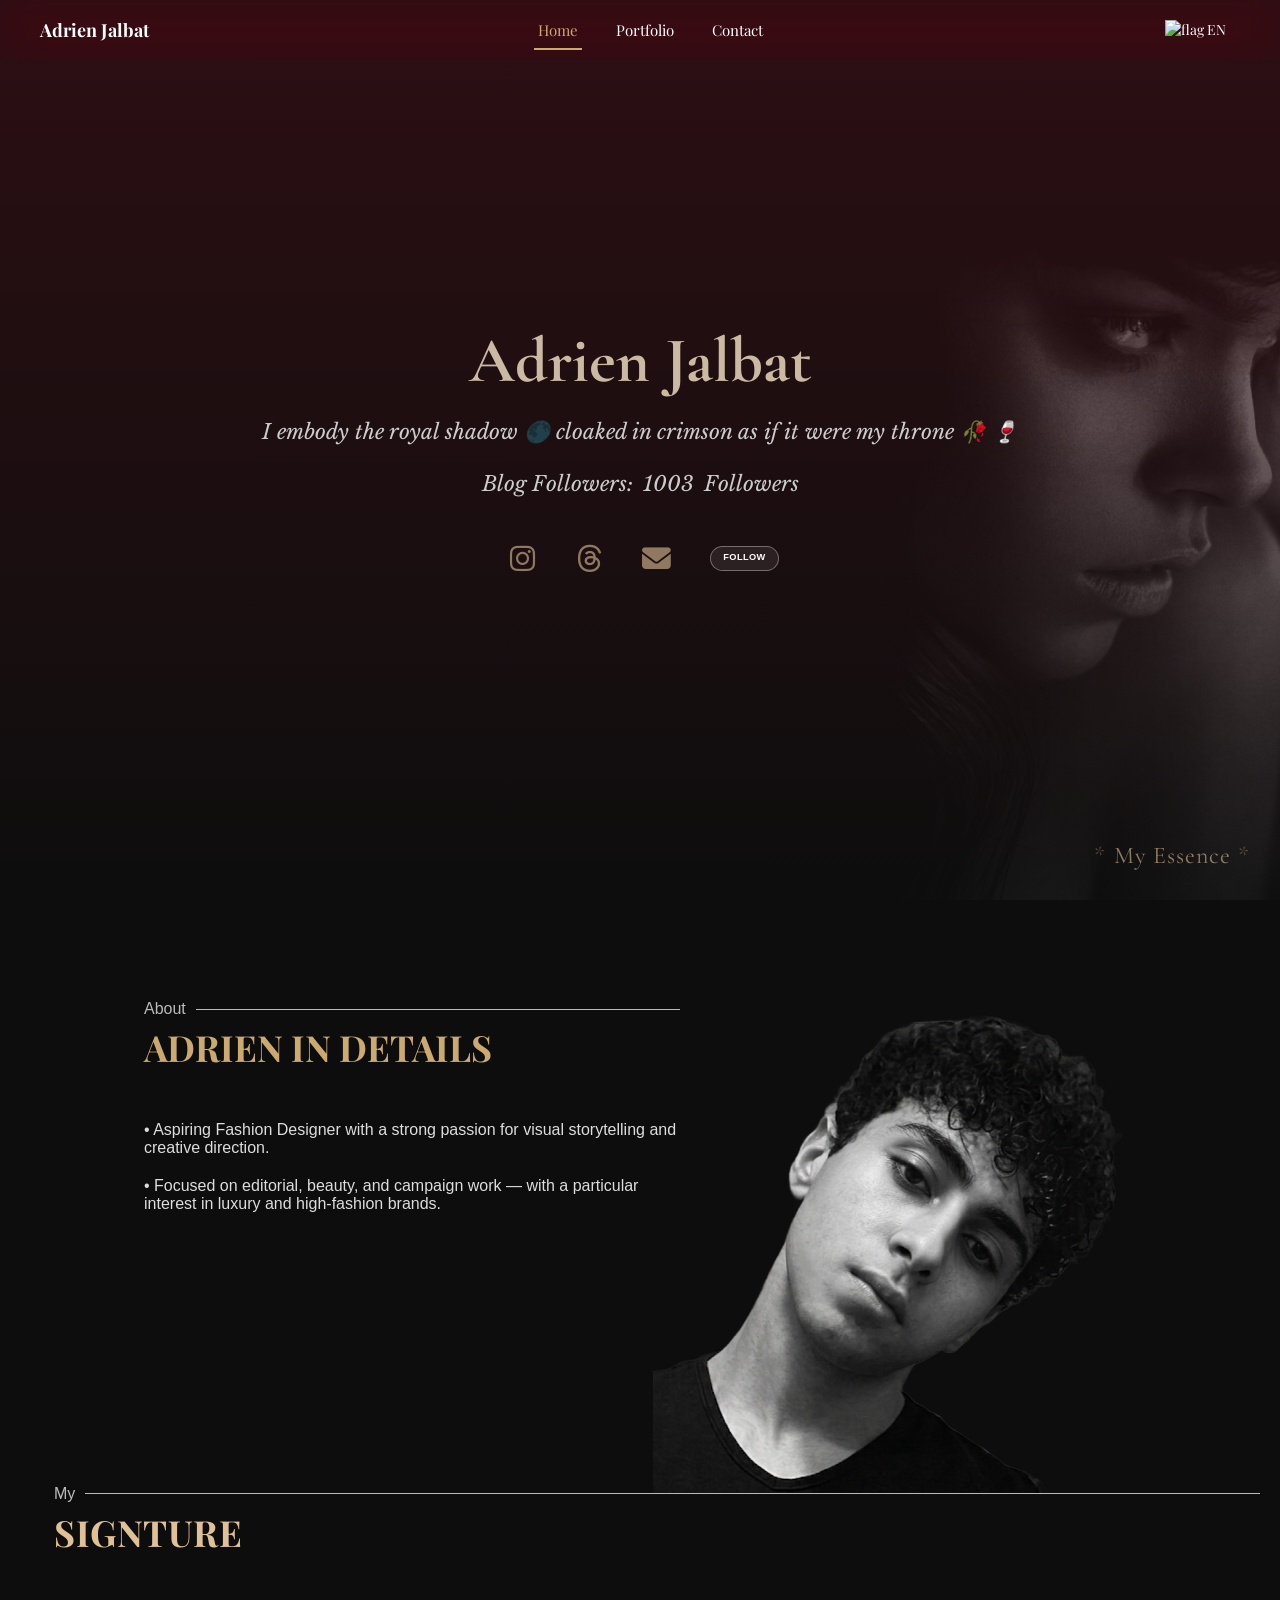
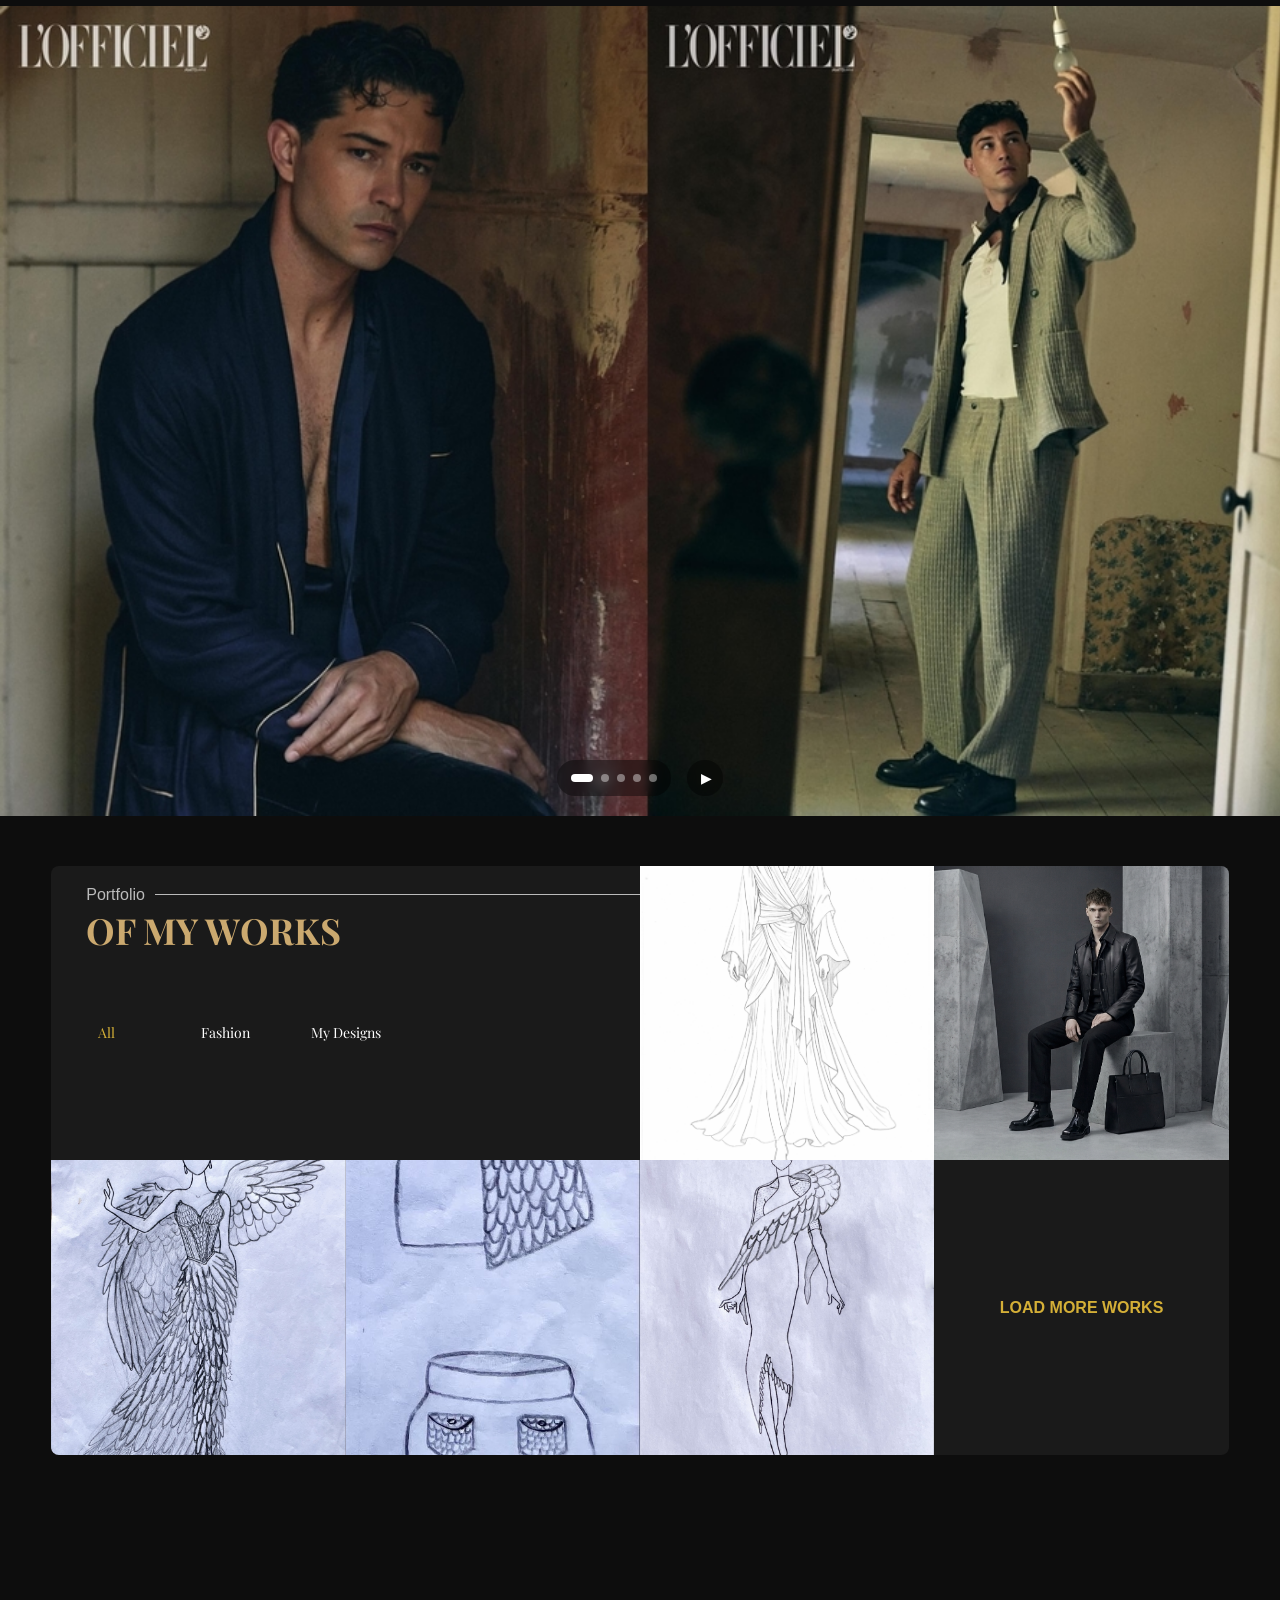
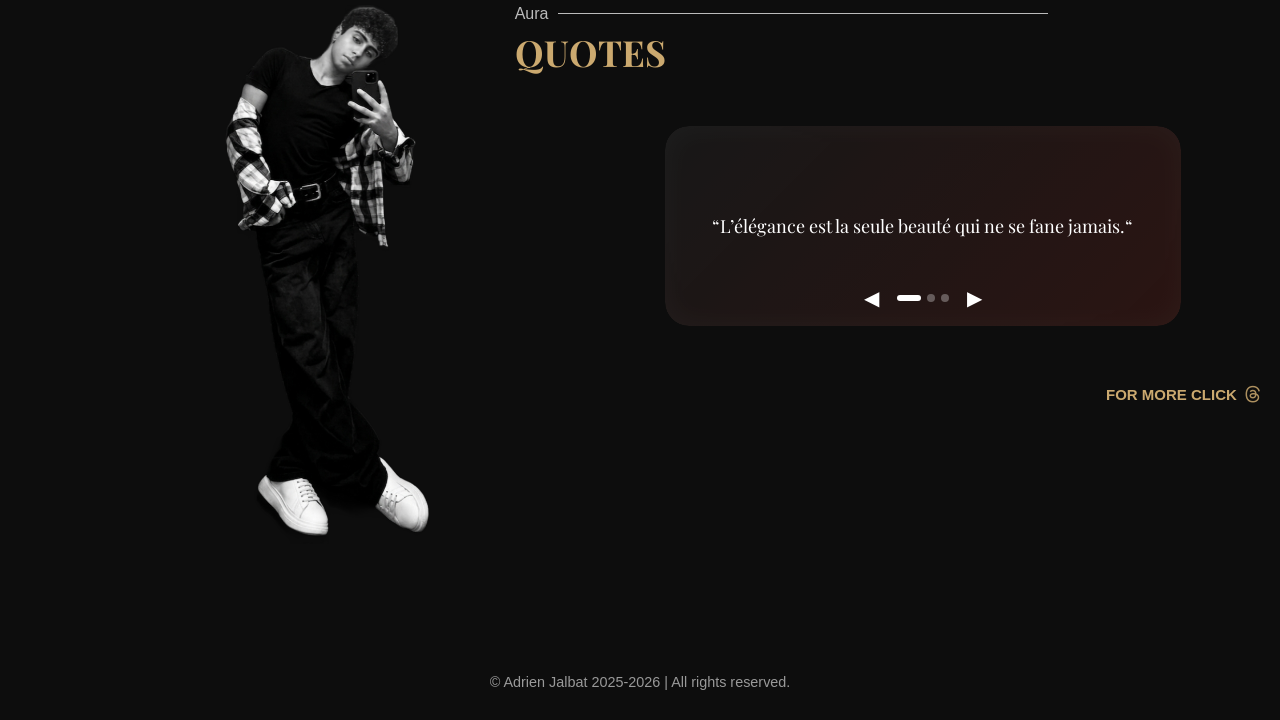
==== commit ede1bf73: "Unify magic link follower flow" ====
--- a/index.html
+++ b/index.html
@@ -183,12 +183,12 @@
       <div class="auth-modal-content" role="dialog" aria-modal="true" aria-labelledby="authModalTitle">
         <button id="authModalClose" class="auth-modal-close" type="button" aria-label="Close">&times;</button>
         <h2 id="authModalTitle">Stay connected</h2>
-        <p id="authModalDescription">Enter your Gmail to follow every new update. Your subscription will be saved on this device.</p>
+        <p id="authModalDescription">Enter your Gmail to follow every new update. We will send you a secure sign-in link.</p>
         <form id="authForm">
           <input id="authEmail" type="email" placeholder="Enter your Gmail" autocomplete="email" required />
-          <button id="authSubmit" class="auth-submit-btn" type="submit">Continue with email</button>
+          <button id="authSubmit" class="auth-submit-btn" type="submit">Create account</button>
         </form>
-        <button id="existingSubscriptionBtn" class="auth-mode-btn" type="button">I already have a subscription</button>
+        <button id="existingSubscriptionBtn" class="auth-mode-btn" type="button">I already have an account</button>
         <p id="authMessage" class="auth-message" aria-live="polite"></p>
       </div>
     </div>
@@ -545,7 +545,6 @@
     if (error) throw error;
 
     const result = typeof data === 'string' ? JSON.parse(data) : data;
-    localStorage.setItem(FOLLOWER_EMAIL_KEY, email.trim().toLowerCase());
     followersState = {
       count: Number(result.count),
       isFollowing: true,
@@ -627,13 +626,9 @@
 
       const data = await response.json();
       if (Array.isArray(data) && data.length > 0 && typeof data[0].count === 'number') {
-        const localFollowState = getLocalFollowersState();
-        const savedFollowState = currentUser?.user_metadata?.is_following;
         return {
           count: data[0].count,
-          isFollowing: typeof savedFollowState === 'boolean'
-            ? savedFollowState
-            : localFollowState.isFollowing,
+          isFollowing: false,
         };
       }
 
@@ -672,30 +667,33 @@
   let followersState = defaultFollowersState;
 
   async function initFollowers() {
+    const { data: { session } } = await supabaseClient.auth.getSession();
+    currentUser = session?.user ?? null;
     followersState = await loadFollowersFromRemote();
-    const savedEmail = localStorage.getItem(FOLLOWER_EMAIL_KEY);
-    if (savedEmail) {
-      currentUser = { email: savedEmail };
+    if (currentUser?.email) {
       try {
-        followersState.isFollowing = await isEmailAlreadyFollowing(savedEmail);
+        followersState.isFollowing = await isEmailAlreadyFollowing(currentUser.email);
       } catch (error) {
         console.warn('Could not check saved subscription:', error);
       }
     }
     saveLocalFollowersState(followersState);
     renderFollowers(followersState);
+
+    if (currentUser && localStorage.getItem(PENDING_FOLLOW_KEY) === 'true') {
+      localStorage.removeItem(PENDING_FOLLOW_KEY);
+      const alreadyFollowing = await registerFollowerEmail(currentUser.email);
+      if (alreadyFollowing) showAlreadyFollowingMessage();
+      else closeAuthModal();
+    }
   }
 
   followersToggleBtn.addEventListener('click', async () => {
     if (followersState.isFollowing) {
-      const savedEmail = currentUser?.email || localStorage.getItem(FOLLOWER_EMAIL_KEY);
-      if (savedEmail) {
+      if (currentUser?.email) {
         followersToggleBtn.disabled = true;
         try {
-          await unregisterFollowerEmail(savedEmail);
-          localStorage.removeItem(FOLLOWER_EMAIL_KEY);
-          currentUser = null;
-          isUnsubscribeMode = false;
+          await unregisterFollowerEmail(currentUser.email);
         } catch (error) {
           console.error('Could not unsubscribe:', error);
           isUnsubscribeMode = true;
@@ -712,25 +710,40 @@
       return;
     }
 
-    if (!currentUser) {
-      isUnsubscribeMode = false;
-      openAuthModal();
+    if (currentUser?.email) {
+      try {
+        const alreadyFollowing = await registerFollowerEmail(currentUser.email);
+        if (alreadyFollowing) showAlreadyFollowingMessage();
+      } catch (error) {
+        console.error('Could not register follower:', error);
+        authMessage.textContent = 'Could not save your subscription. Please try again.';
+      }
       return;
     }
 
-    try {
-      const alreadyFollowing = await registerFollowerEmail(currentUser.email);
-      if (alreadyFollowing) showAlreadyFollowingMessage();
-    } catch (error) {
-      console.error('Could not register follower:', error);
-      authMessage.textContent = 'Could not save your subscription. Please try again.';
-    }
+    isUnsubscribeMode = false;
+    localStorage.setItem(PENDING_FOLLOW_KEY, 'true');
+    openAuthModal();
   });
 
   authModalClose.addEventListener('click', closeAuthModal);
   authModal.addEventListener('click', (event) => {
     if (event.target === authModal) closeAuthModal();
   });
+
+  async function sendMagicLink(email) {
+    localStorage.setItem(PENDING_FOLLOW_KEY, 'true');
+    const { error } = await supabaseClient.auth.signInWithOtp({
+      email: email.trim().toLowerCase(),
+      options: {
+        shouldCreateUser: true,
+        emailRedirectTo: window.location.href,
+      },
+    });
+
+    if (error) throw error;
+    authMessage.textContent = 'Check your Gmail and click the secure link. We will return you to the page and complete your follow.';
+  }
 
   authForm.addEventListener('submit', async (event) => {
     event.preventDefault();
@@ -739,17 +752,10 @@
 
     const email = authEmail.value.trim();
     try {
-      isUnsubscribeMode = false;
-      currentUser = { email };
-      const alreadyFollowing = await registerFollowerEmail(email);
-      if (alreadyFollowing) {
-        showAlreadyFollowingMessage();
-      } else {
-        closeAuthModal();
-      }
+      await sendMagicLink(email);
     } catch (error) {
       console.error('Could not register follower:', error);
-      authMessage.textContent = 'Could not save your subscription. Please try again.';
+      authMessage.textContent = error.message || 'Could not send the sign-in email. Please try again.';
     } finally {
       authSubmit.disabled = false;
     }
@@ -758,39 +764,29 @@
   existingSubscriptionBtn.addEventListener('click', async () => {
     const email = authEmail.value.trim();
     if (!email) {
-      authMessage.textContent = 'Enter your Gmail first to continue.';
-      authEmail.focus();
-      return;
-    }
+      if (isUnsubscribeMode && currentUser?.email) {
+        authEmail.value = currentUser.email;
+      } else {
+        authMessage.textContent = 'Enter your Gmail first to receive the sign-in link.';
+        authEmail.focus();
+        return;
+      }
+    }
+
+    const selectedEmail = authEmail.value.trim();
 
     try {
       if (isUnsubscribeMode) {
-        await unregisterFollowerEmail(email);
-        localStorage.removeItem(FOLLOWER_EMAIL_KEY);
-        currentUser = null;
+        await unregisterFollowerEmail(selectedEmail);
         isUnsubscribeMode = false;
         closeAuthModal();
         return;
       }
 
-      const alreadyFollowing = await isEmailAlreadyFollowing(email);
-      if (!alreadyFollowing) {
-        authMessage.textContent = 'No subscription was found for this Gmail. Use Continue with email to subscribe.';
-        return;
-      }
-
-      currentUser = { email };
-      isUnsubscribeMode = true;
-      followersState = {
-        ...followersState,
-        isFollowing: true,
-      };
-      saveLocalFollowersState(followersState);
-      renderFollowers(followersState);
-      authMessage.textContent = 'This Gmail is already following Adrien Jalbat. Would you like to unsubscribe?';
+      await sendMagicLink(selectedEmail);
     } catch (error) {
-      console.error('Could not restore subscription:', error);
-      authMessage.textContent = 'Could not find your subscription. Please try again.';
+      console.error('Could not update subscription:', error);
+      authMessage.textContent = error.message || 'Could not complete this action. Please try again.';
     }
   });
 
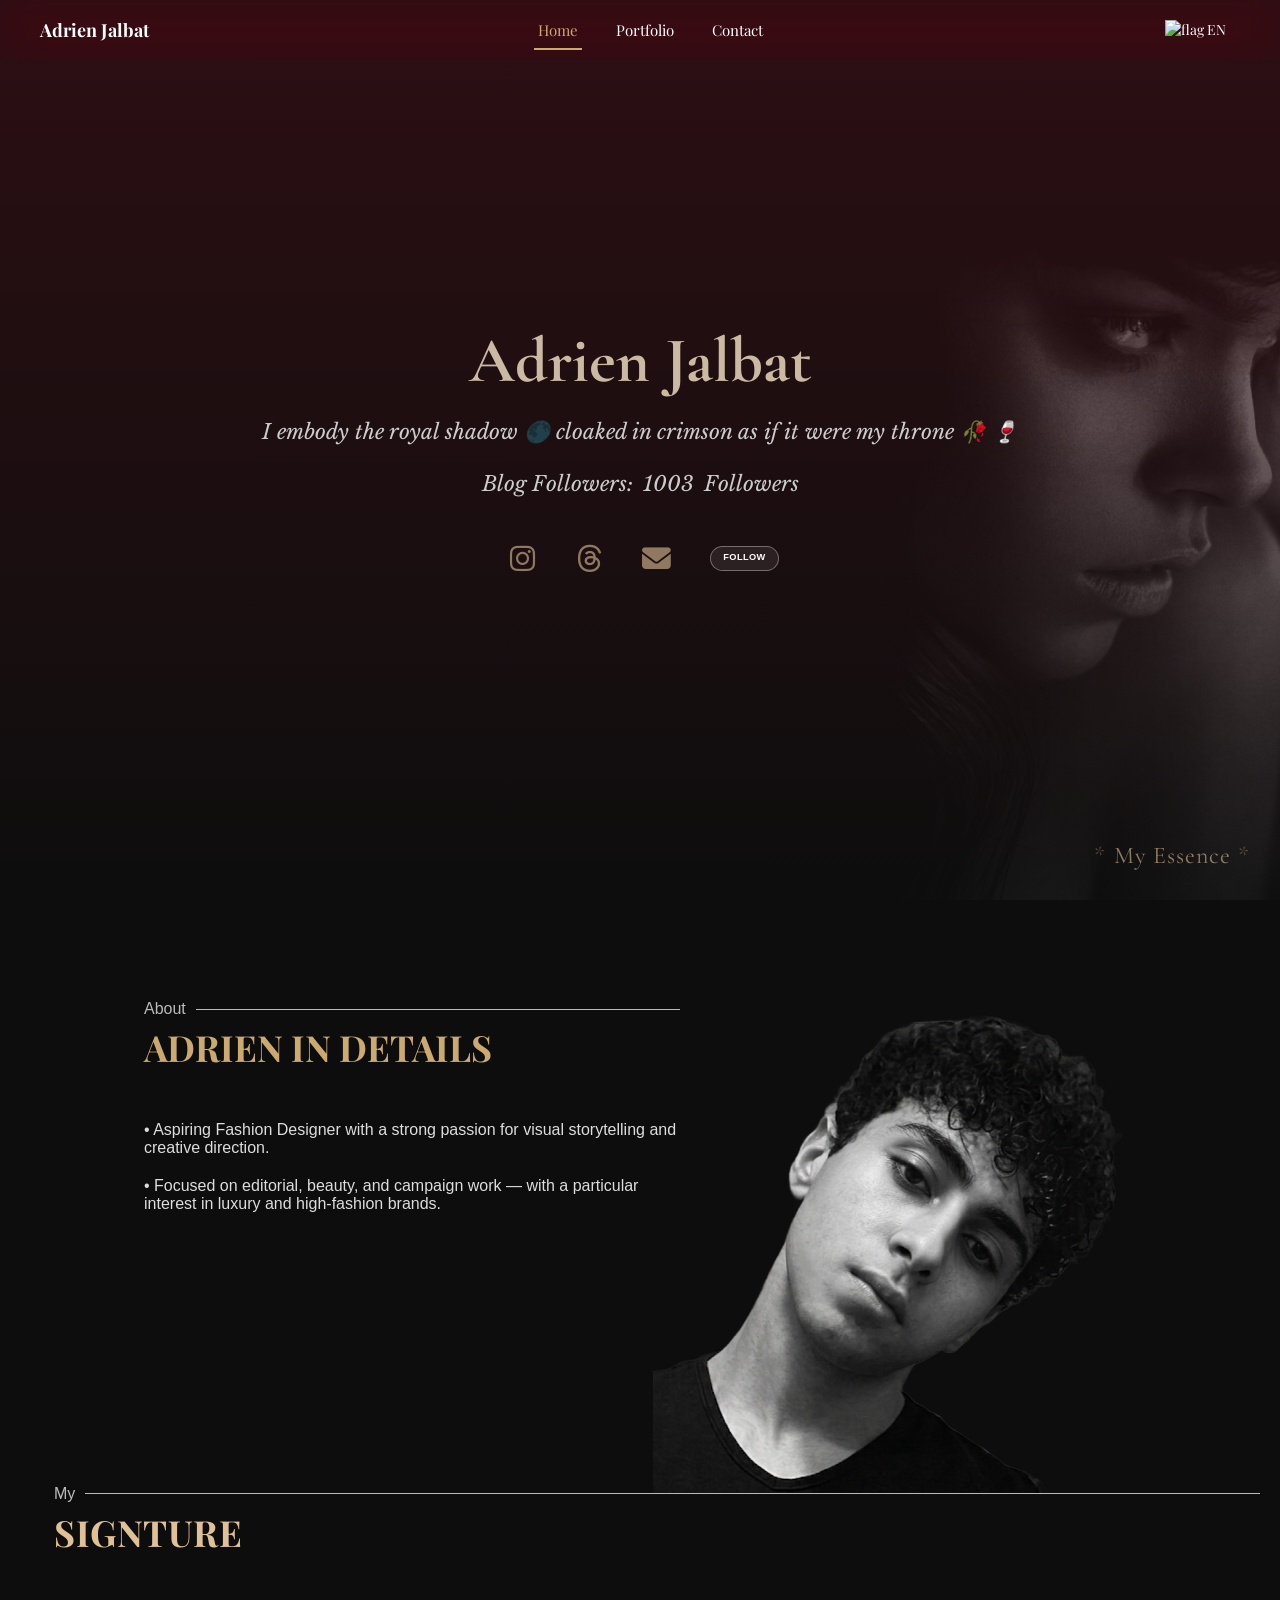
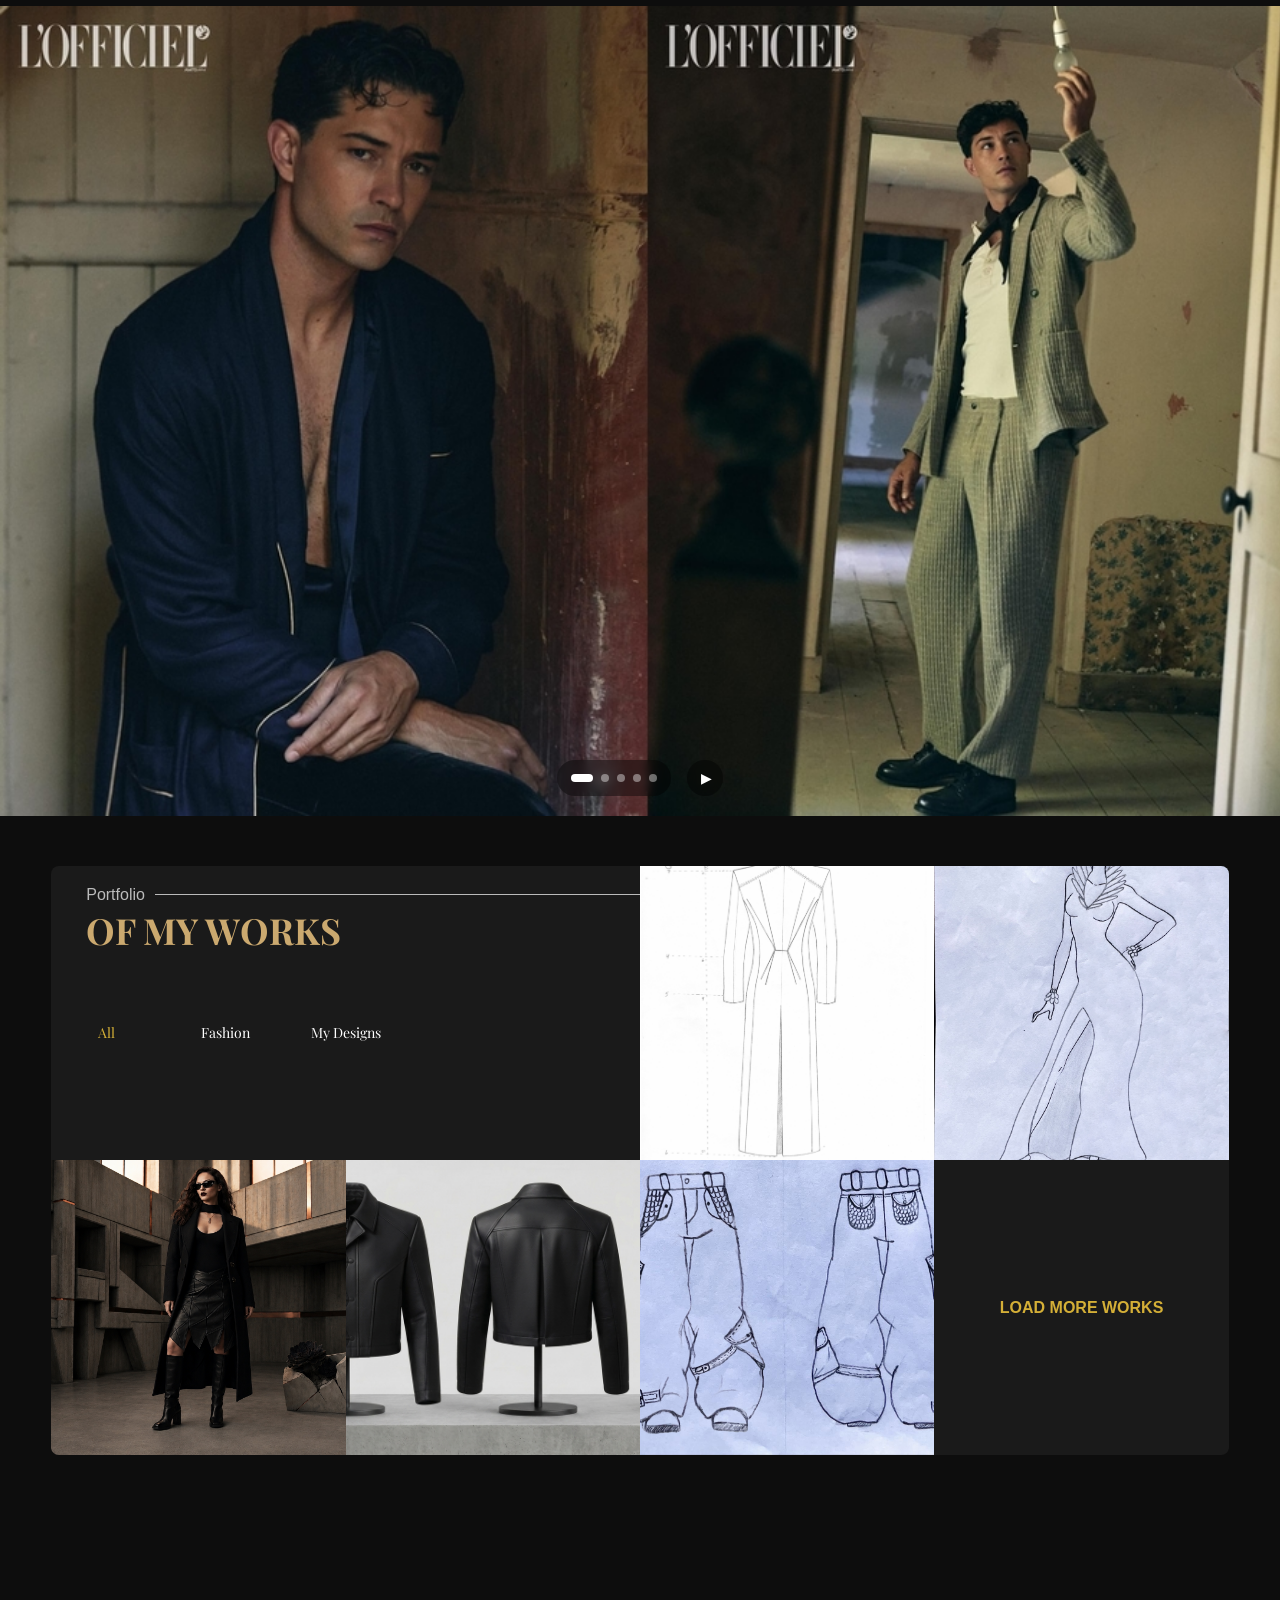
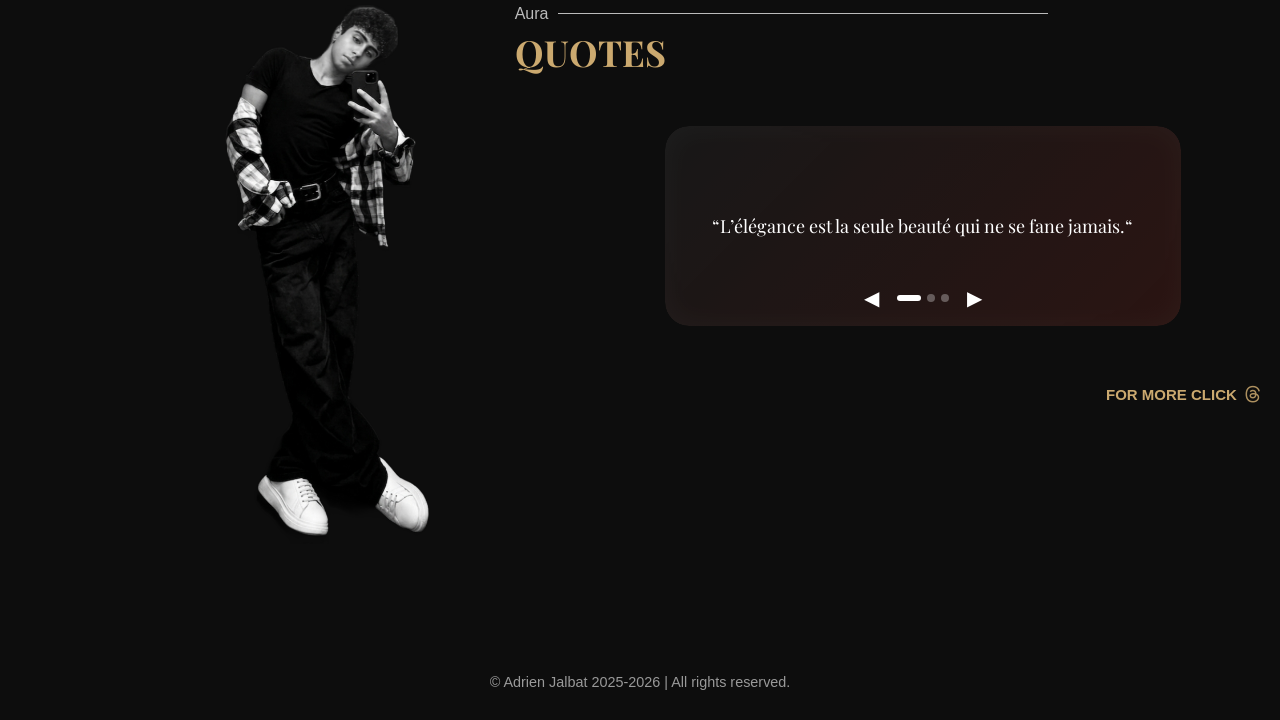
==== commit e8390202: "Unify magic link follower flow" ====
--- a/index.html
+++ b/index.html
@@ -545,6 +545,7 @@
     if (error) throw error;
 
     const result = typeof data === 'string' ? JSON.parse(data) : data;
+    localStorage.setItem(FOLLOWER_EMAIL_KEY, email.trim().toLowerCase());
     followersState = {
       count: Number(result.count),
       isFollowing: true,
@@ -554,6 +555,17 @@
     return result.already_following === true;
   }
 
+  async function sendSignInLink(email) {
+    const { error } = await supabaseClient.auth.signInWithOtp({
+      email: email.trim().toLowerCase(),
+      options: { emailRedirectTo: window.location.href },
+    });
+
+    if (error) throw error;
+    localStorage.setItem(PENDING_FOLLOW_KEY, 'true');
+    authMessage.textContent = 'Check your Gmail and click the secure link. You will return here automatically.';
+  }
+
   async function unregisterFollowerEmail(email) {
     const emailHash = await hashEmail(email);
     let { data, error } = await supabaseClient.rpc('unregister_follower_subscription', {
@@ -583,6 +595,7 @@
     isUnsubscribeMode = true;
     openAuthModal();
     authMessage.textContent = 'This Gmail is already following Adrien Jalbat. Would you like to unsubscribe?';
+    existingSubscriptionBtn.textContent = 'Unsubscribe';
   }
 
   async function ensureRemoteFollowersRow() {
@@ -626,9 +639,13 @@
 
       const data = await response.json();
       if (Array.isArray(data) && data.length > 0 && typeof data[0].count === 'number') {
+        const localFollowState = getLocalFollowersState();
+        const savedFollowState = currentUser?.user_metadata?.is_following;
         return {
           count: data[0].count,
-          isFollowing: false,
+          isFollowing: typeof savedFollowState === 'boolean'
+            ? savedFollowState
+            : localFollowState.isFollowing,
         };
       }
 
@@ -680,11 +697,11 @@
     saveLocalFollowersState(followersState);
     renderFollowers(followersState);
 
-    if (currentUser && localStorage.getItem(PENDING_FOLLOW_KEY) === 'true') {
+    if (currentUser?.email && localStorage.getItem(PENDING_FOLLOW_KEY) === 'true') {
       localStorage.removeItem(PENDING_FOLLOW_KEY);
       const alreadyFollowing = await registerFollowerEmail(currentUser.email);
+      closeAuthModal();
       if (alreadyFollowing) showAlreadyFollowingMessage();
-      else closeAuthModal();
     }
   }
 
@@ -694,6 +711,7 @@
         followersToggleBtn.disabled = true;
         try {
           await unregisterFollowerEmail(currentUser.email);
+          isUnsubscribeMode = false;
         } catch (error) {
           console.error('Could not unsubscribe:', error);
           isUnsubscribeMode = true;
@@ -702,48 +720,24 @@
         } finally {
           followersToggleBtn.disabled = false;
         }
-      } else {
-        isUnsubscribeMode = true;
-        openAuthModal();
-        authMessage.textContent = 'Enter the same Gmail to manage your subscription.';
       }
       return;
     }
 
-    if (currentUser?.email) {
-      try {
-        const alreadyFollowing = await registerFollowerEmail(currentUser.email);
-        if (alreadyFollowing) showAlreadyFollowingMessage();
-      } catch (error) {
-        console.error('Could not register follower:', error);
-        authMessage.textContent = 'Could not save your subscription. Please try again.';
-      }
+    if (!currentUser) {
+      isUnsubscribeMode = false;
+      openAuthModal();
       return;
     }
 
-    isUnsubscribeMode = false;
-    localStorage.setItem(PENDING_FOLLOW_KEY, 'true');
-    openAuthModal();
+    const alreadyFollowing = await registerFollowerEmail(currentUser.email);
+    if (alreadyFollowing) showAlreadyFollowingMessage();
   });
 
   authModalClose.addEventListener('click', closeAuthModal);
   authModal.addEventListener('click', (event) => {
     if (event.target === authModal) closeAuthModal();
   });
-
-  async function sendMagicLink(email) {
-    localStorage.setItem(PENDING_FOLLOW_KEY, 'true');
-    const { error } = await supabaseClient.auth.signInWithOtp({
-      email: email.trim().toLowerCase(),
-      options: {
-        shouldCreateUser: true,
-        emailRedirectTo: window.location.href,
-      },
-    });
-
-    if (error) throw error;
-    authMessage.textContent = 'Check your Gmail and click the secure link. We will return you to the page and complete your follow.';
-  }
 
   authForm.addEventListener('submit', async (event) => {
     event.preventDefault();
@@ -752,41 +746,36 @@
 
     const email = authEmail.value.trim();
     try {
-      await sendMagicLink(email);
+      isUnsubscribeMode = false;
+      await sendSignInLink(email);
     } catch (error) {
-      console.error('Could not register follower:', error);
-      authMessage.textContent = error.message || 'Could not send the sign-in email. Please try again.';
+      console.error('Could not send sign-in link:', error);
+      authMessage.textContent = 'Could not send the email. Please try again.';
     } finally {
       authSubmit.disabled = false;
     }
   });
 
   existingSubscriptionBtn.addEventListener('click', async () => {
-    const email = authEmail.value.trim();
+    const email = authEmail.value.trim() || currentUser?.email || '';
     if (!email) {
+      authMessage.textContent = 'Enter your Gmail first to continue.';
+      authEmail.focus();
+      return;
+    }
+
+    try {
       if (isUnsubscribeMode && currentUser?.email) {
-        authEmail.value = currentUser.email;
-      } else {
-        authMessage.textContent = 'Enter your Gmail first to receive the sign-in link.';
-        authEmail.focus();
-        return;
-      }
-    }
-
-    const selectedEmail = authEmail.value.trim();
-
-    try {
-      if (isUnsubscribeMode) {
-        await unregisterFollowerEmail(selectedEmail);
+        await unregisterFollowerEmail(currentUser.email);
         isUnsubscribeMode = false;
         closeAuthModal();
         return;
       }
 
-      await sendMagicLink(selectedEmail);
+      await sendSignInLink(email);
     } catch (error) {
-      console.error('Could not update subscription:', error);
-      authMessage.textContent = error.message || 'Could not complete this action. Please try again.';
+      console.error('Could not send sign-in link:', error);
+      authMessage.textContent = 'Could not send the email. Please try again.';
     }
   });
 
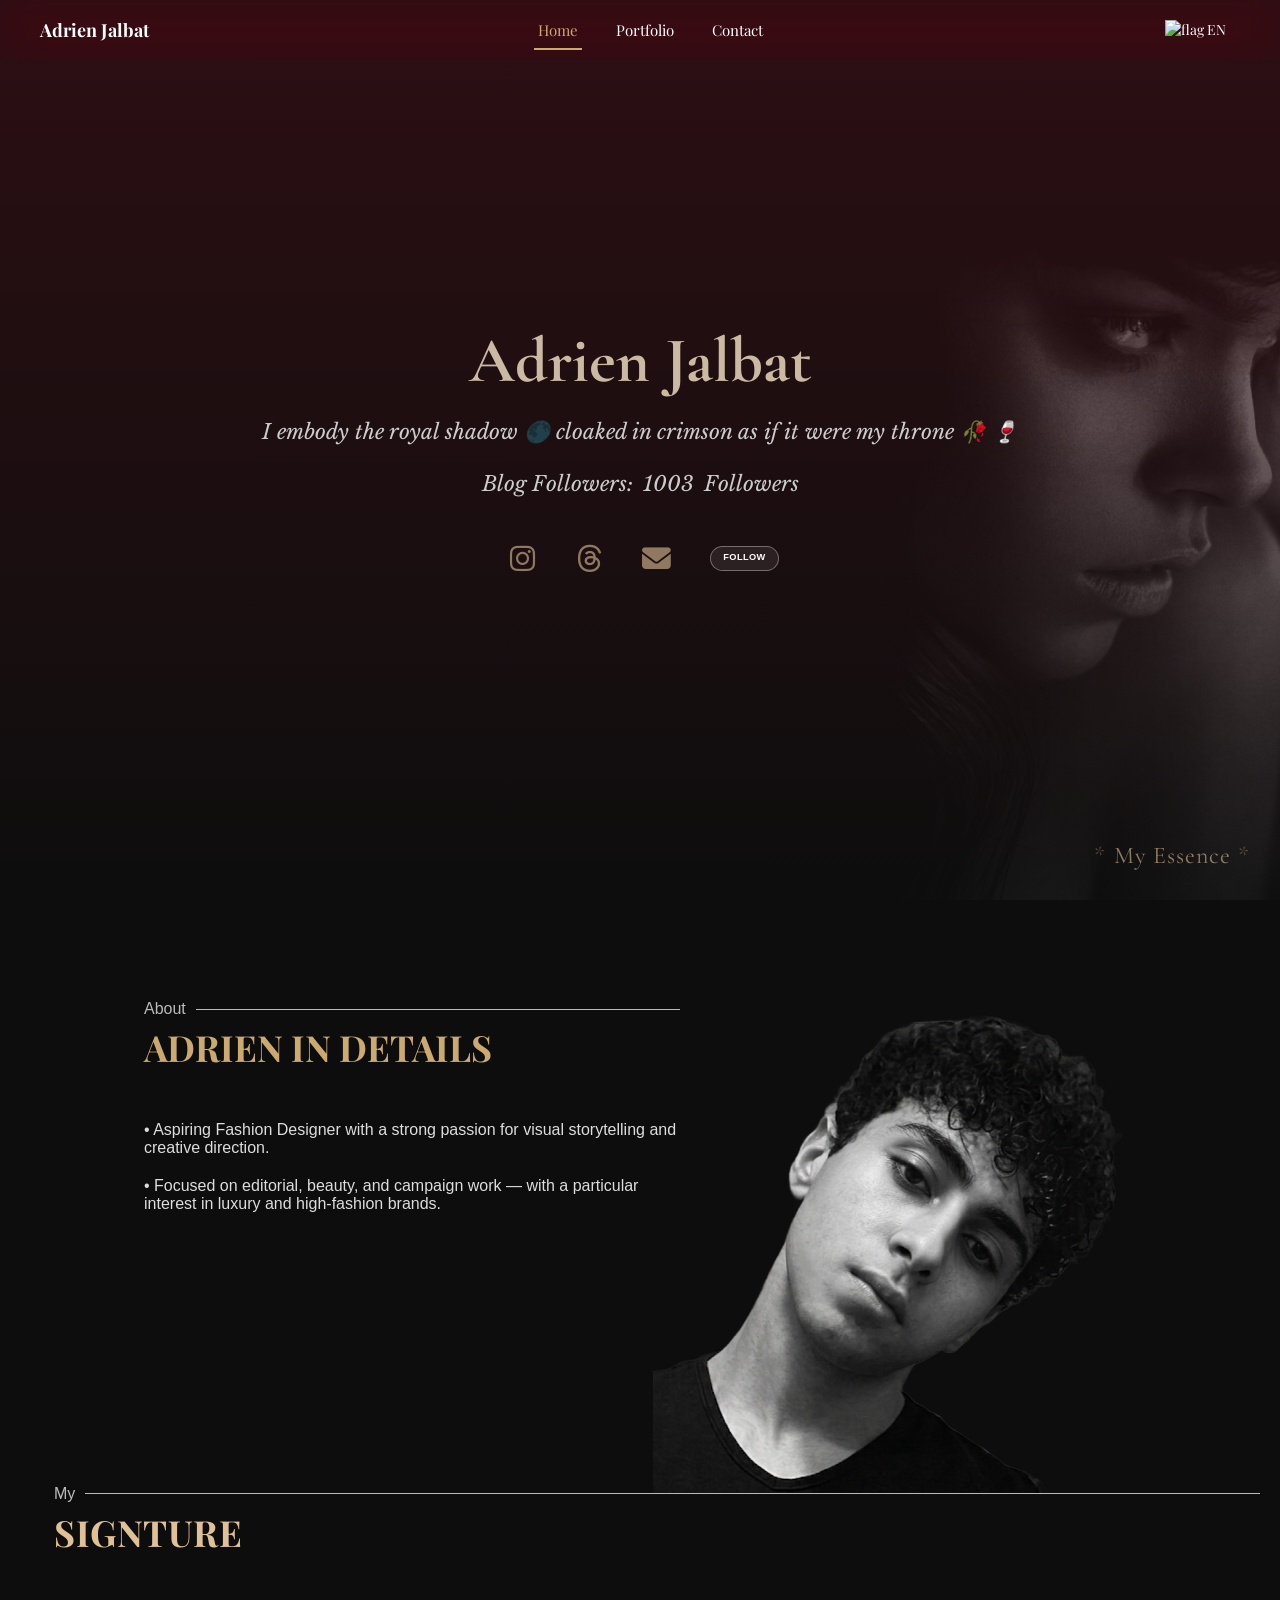
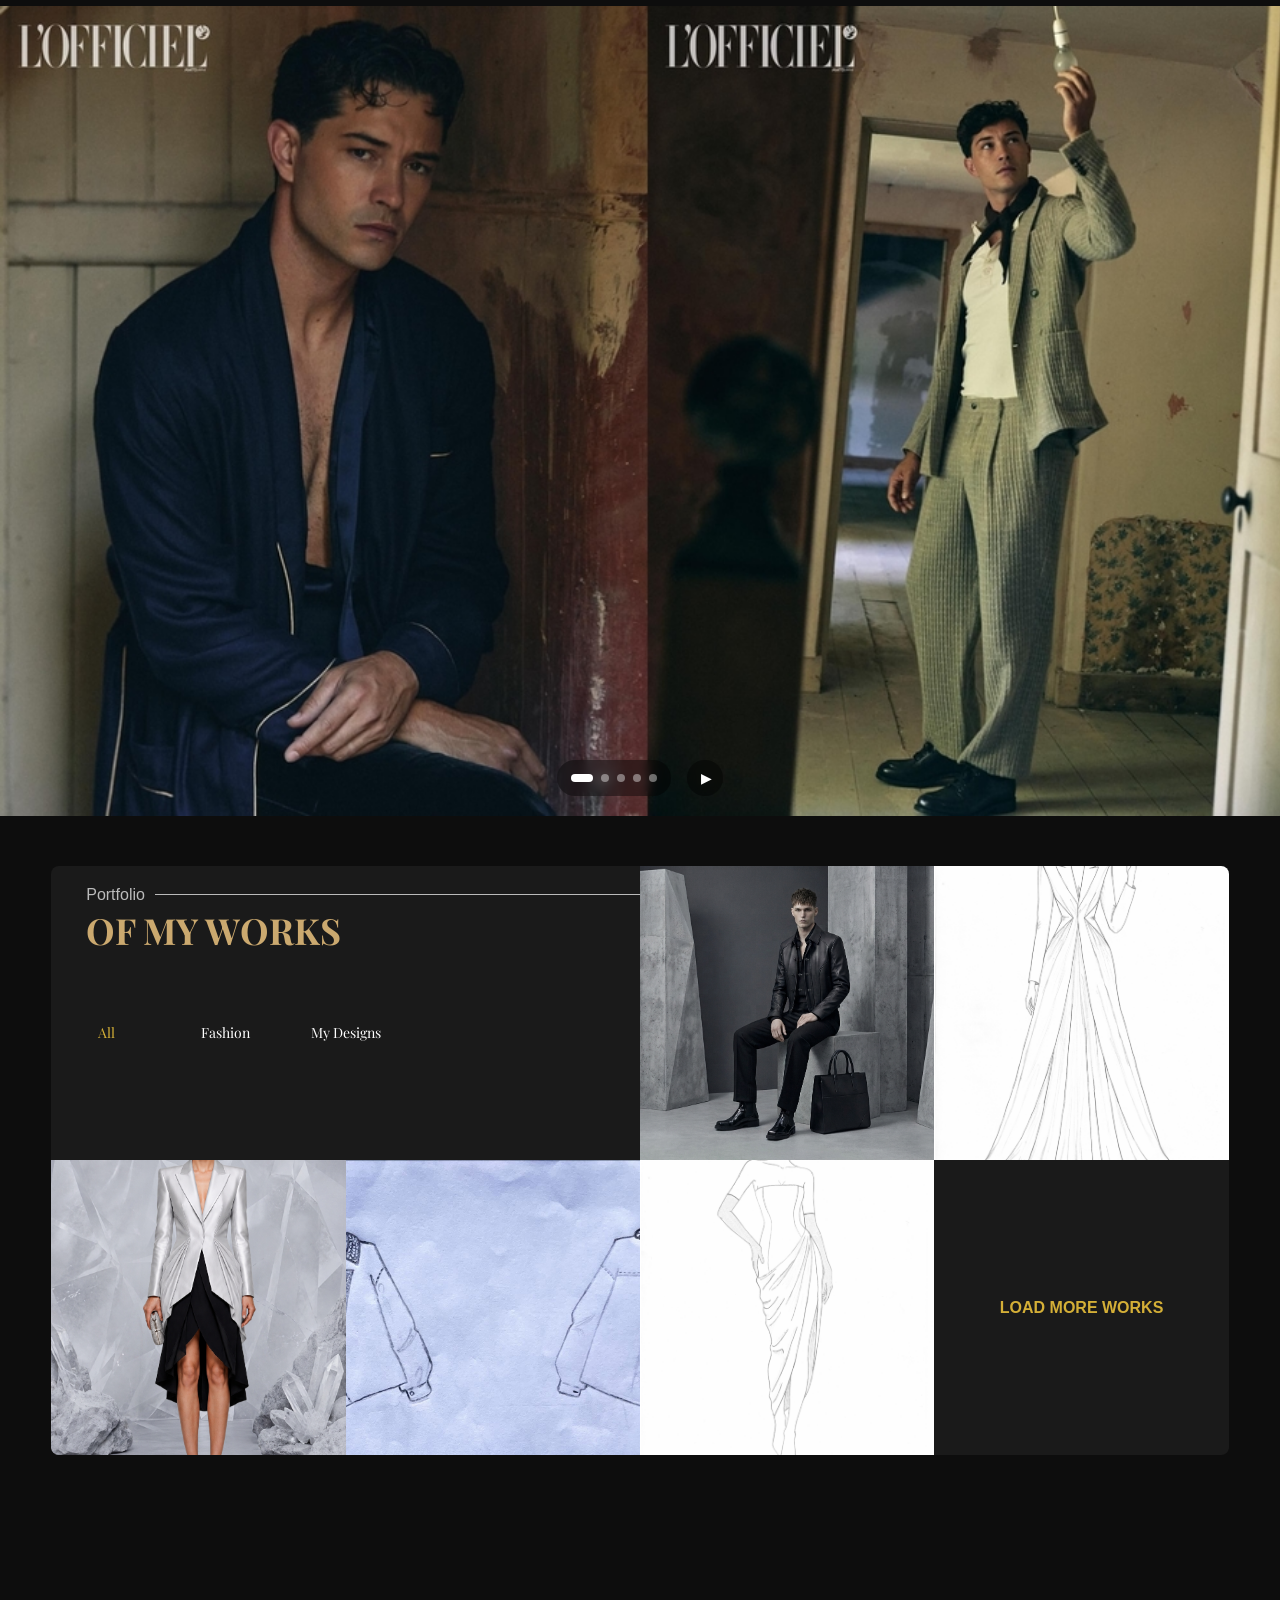
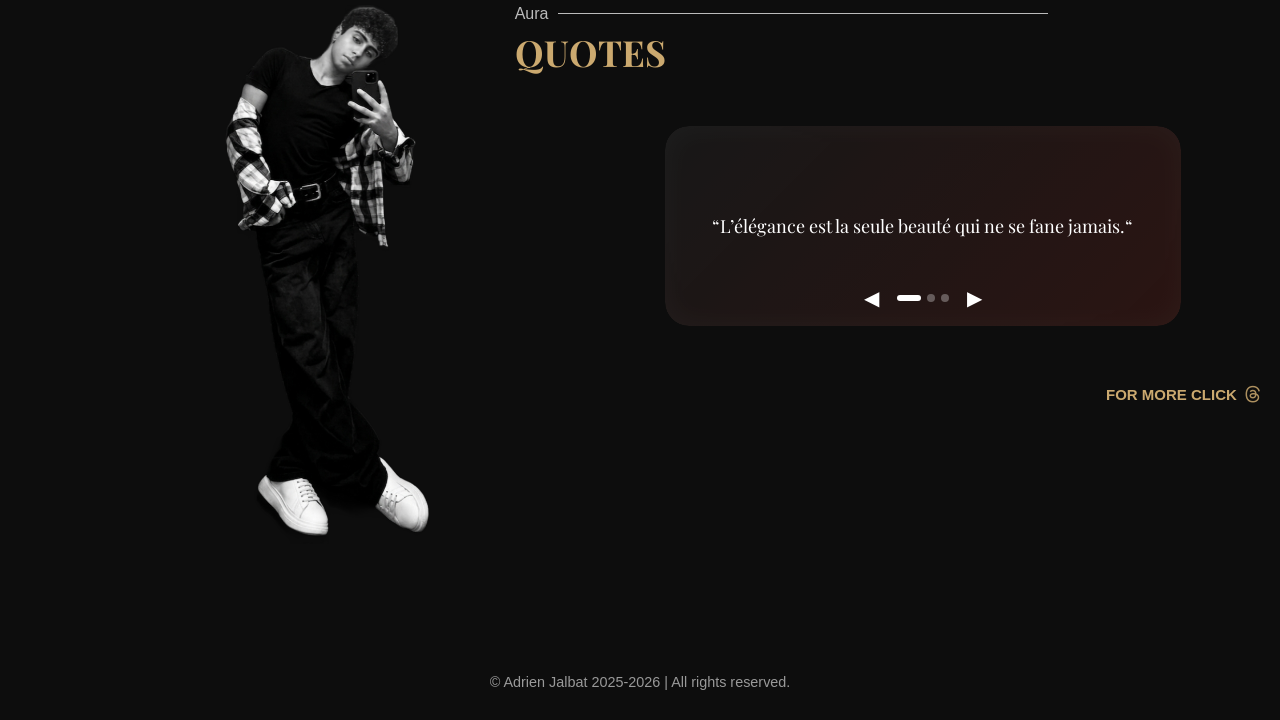
==== commit 9d549daa: "Use browser-only follower accounts" ====
--- a/index.html
+++ b/index.html
@@ -183,7 +183,7 @@
       <div class="auth-modal-content" role="dialog" aria-modal="true" aria-labelledby="authModalTitle">
         <button id="authModalClose" class="auth-modal-close" type="button" aria-label="Close">&times;</button>
         <h2 id="authModalTitle">Stay connected</h2>
-        <p id="authModalDescription">Enter your Gmail to follow every new update. We will send you a secure sign-in link.</p>
+        <p id="authModalDescription">Enter your Gmail to follow every new update. Your subscription will be saved in this browser.</p>
         <form id="authForm">
           <input id="authEmail" type="email" placeholder="Enter your Gmail" autocomplete="email" required />
           <button id="authSubmit" class="auth-submit-btn" type="submit">Create account</button>
@@ -459,7 +459,6 @@
   const SUPABASE_ANON_KEY = 'sb_publishable_uF0rmDqXvgEwSXDFSaqUZw_8ki63Ql4';
   const FOLLOWERS_STORAGE_KEY = 'adrienFollowersState';
   const FOLLOWER_EMAIL_KEY = 'adrienFollowerEmail';
-  const PENDING_FOLLOW_KEY = 'pendingFollowAfterAuth';
   const defaultFollowersState = { count: 1003, isFollowing: false };
   const supabaseClient = window.supabase.createClient(SUPABASE_URL, SUPABASE_ANON_KEY);
 
@@ -553,17 +552,6 @@
     saveLocalFollowersState(followersState);
     renderFollowers(followersState);
     return result.already_following === true;
-  }
-
-  async function sendSignInLink(email) {
-    const { error } = await supabaseClient.auth.signInWithOtp({
-      email: email.trim().toLowerCase(),
-      options: { emailRedirectTo: window.location.href },
-    });
-
-    if (error) throw error;
-    localStorage.setItem(PENDING_FOLLOW_KEY, 'true');
-    authMessage.textContent = 'Check your Gmail and click the secure link. You will return here automatically.';
   }
 
   async function unregisterFollowerEmail(email) {
@@ -684,12 +672,12 @@
   let followersState = defaultFollowersState;
 
   async function initFollowers() {
-    const { data: { session } } = await supabaseClient.auth.getSession();
-    currentUser = session?.user ?? null;
     followersState = await loadFollowersFromRemote();
-    if (currentUser?.email) {
+    const savedEmail = localStorage.getItem(FOLLOWER_EMAIL_KEY);
+    if (savedEmail) {
+      currentUser = { email: savedEmail };
       try {
-        followersState.isFollowing = await isEmailAlreadyFollowing(currentUser.email);
+        followersState.isFollowing = await isEmailAlreadyFollowing(savedEmail);
       } catch (error) {
         console.warn('Could not check saved subscription:', error);
       }
@@ -697,12 +685,6 @@
     saveLocalFollowersState(followersState);
     renderFollowers(followersState);
 
-    if (currentUser?.email && localStorage.getItem(PENDING_FOLLOW_KEY) === 'true') {
-      localStorage.removeItem(PENDING_FOLLOW_KEY);
-      const alreadyFollowing = await registerFollowerEmail(currentUser.email);
-      closeAuthModal();
-      if (alreadyFollowing) showAlreadyFollowingMessage();
-    }
   }
 
   followersToggleBtn.addEventListener('click', async () => {
@@ -747,10 +729,21 @@
     const email = authEmail.value.trim();
     try {
       isUnsubscribeMode = false;
-      await sendSignInLink(email);
+      const alreadyFollowing = await isEmailAlreadyFollowing(email);
+      if (alreadyFollowing) {
+        authEmail.value = email;
+        authModal.classList.add('is-visible');
+        authModal.setAttribute('aria-hidden', 'false');
+        authMessage.textContent = 'This Gmail is already subscribed. Choose “I already have an account” to restore your subscription.';
+        return;
+      }
+
+      currentUser = { email };
+      await registerFollowerEmail(email);
+      closeAuthModal();
     } catch (error) {
-      console.error('Could not send sign-in link:', error);
-      authMessage.textContent = 'Could not send the email. Please try again.';
+      console.error('Could not create local account:', error);
+      authMessage.textContent = 'Could not save your subscription. Please try again.';
     } finally {
       authSubmit.disabled = false;
     }
@@ -772,10 +765,24 @@
         return;
       }
 
-      await sendSignInLink(email);
+      const alreadyFollowing = await isEmailAlreadyFollowing(email);
+      if (!alreadyFollowing) {
+        authMessage.textContent = 'No existing subscription was found. Choose “Create account” to subscribe.';
+        return;
+      }
+
+      currentUser = { email };
+      localStorage.setItem(FOLLOWER_EMAIL_KEY, email.trim().toLowerCase());
+      followersState = {
+        ...followersState,
+        isFollowing: true,
+      };
+      saveLocalFollowersState(followersState);
+      renderFollowers(followersState);
+      closeAuthModal();
     } catch (error) {
-      console.error('Could not send sign-in link:', error);
-      authMessage.textContent = 'Could not send the email. Please try again.';
+      console.error('Could not restore local account:', error);
+      authMessage.textContent = 'Could not restore your subscription. Please try again.';
     }
   });
 
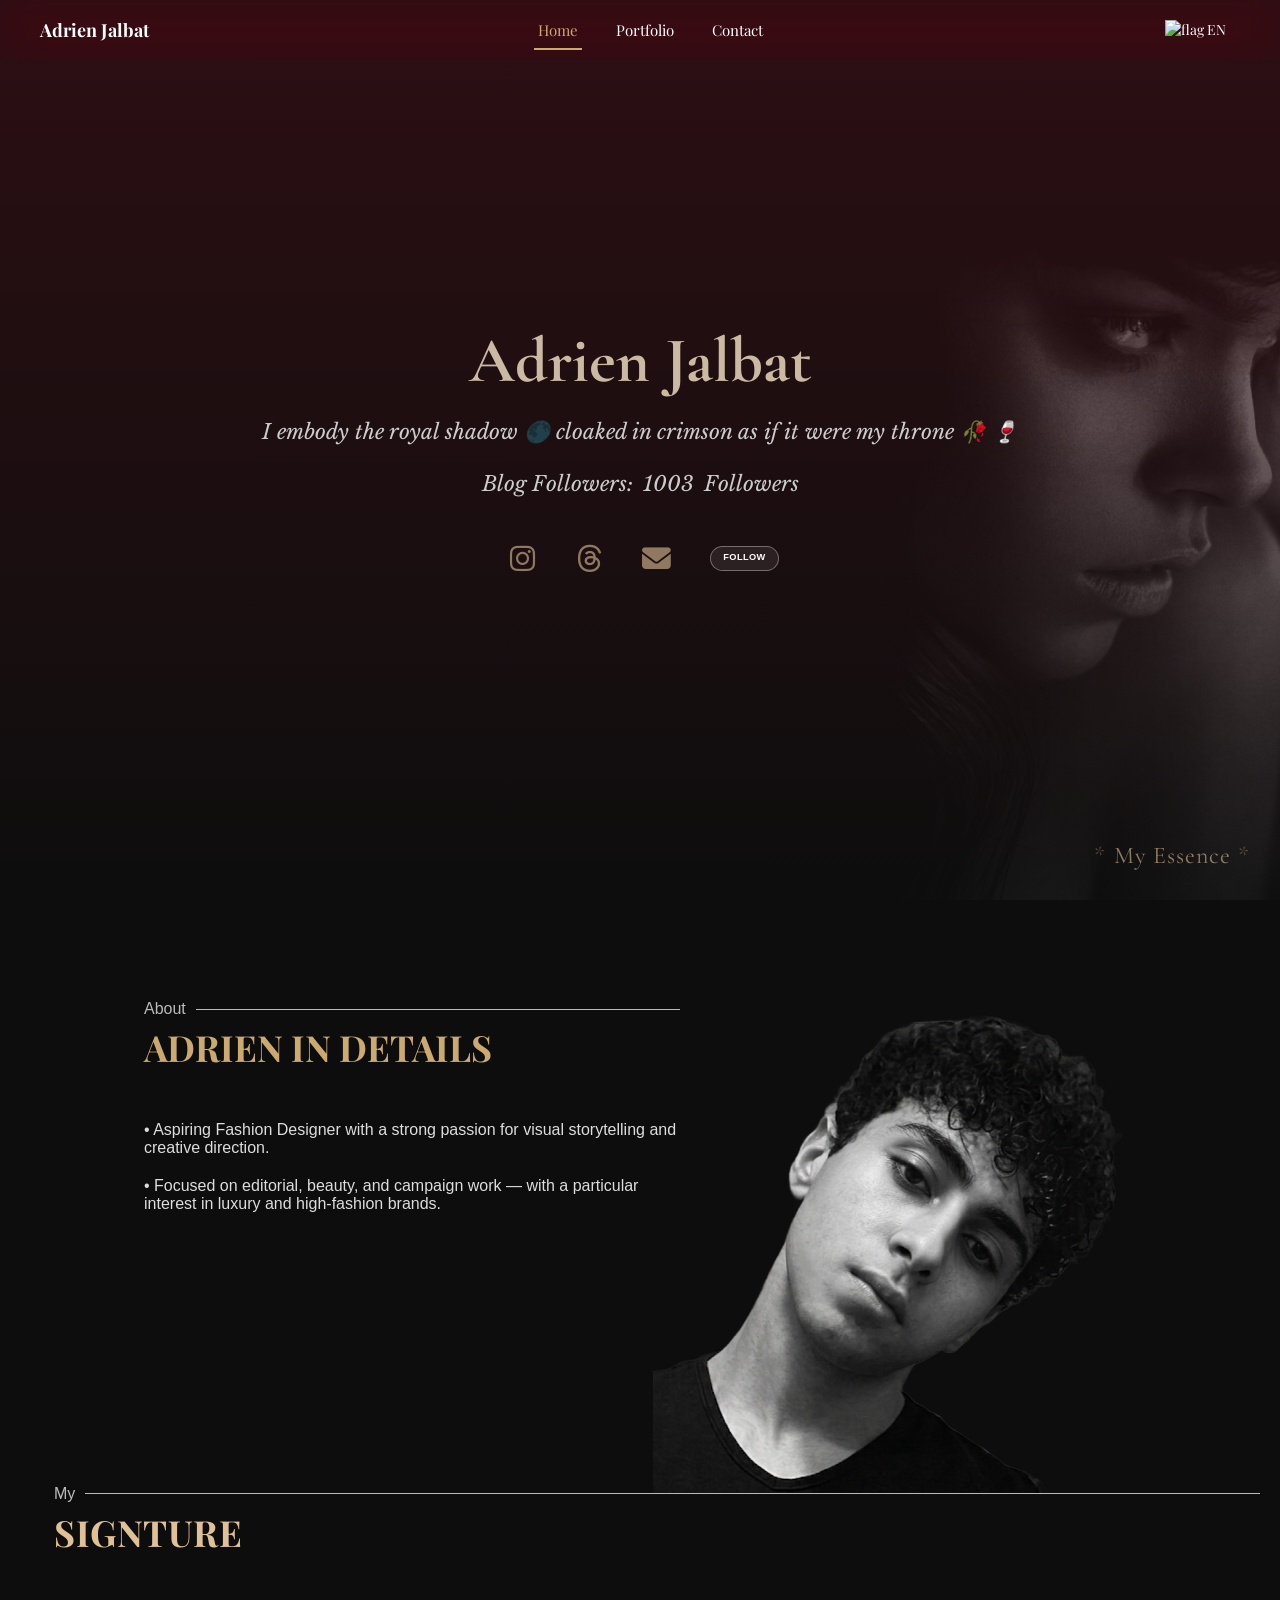
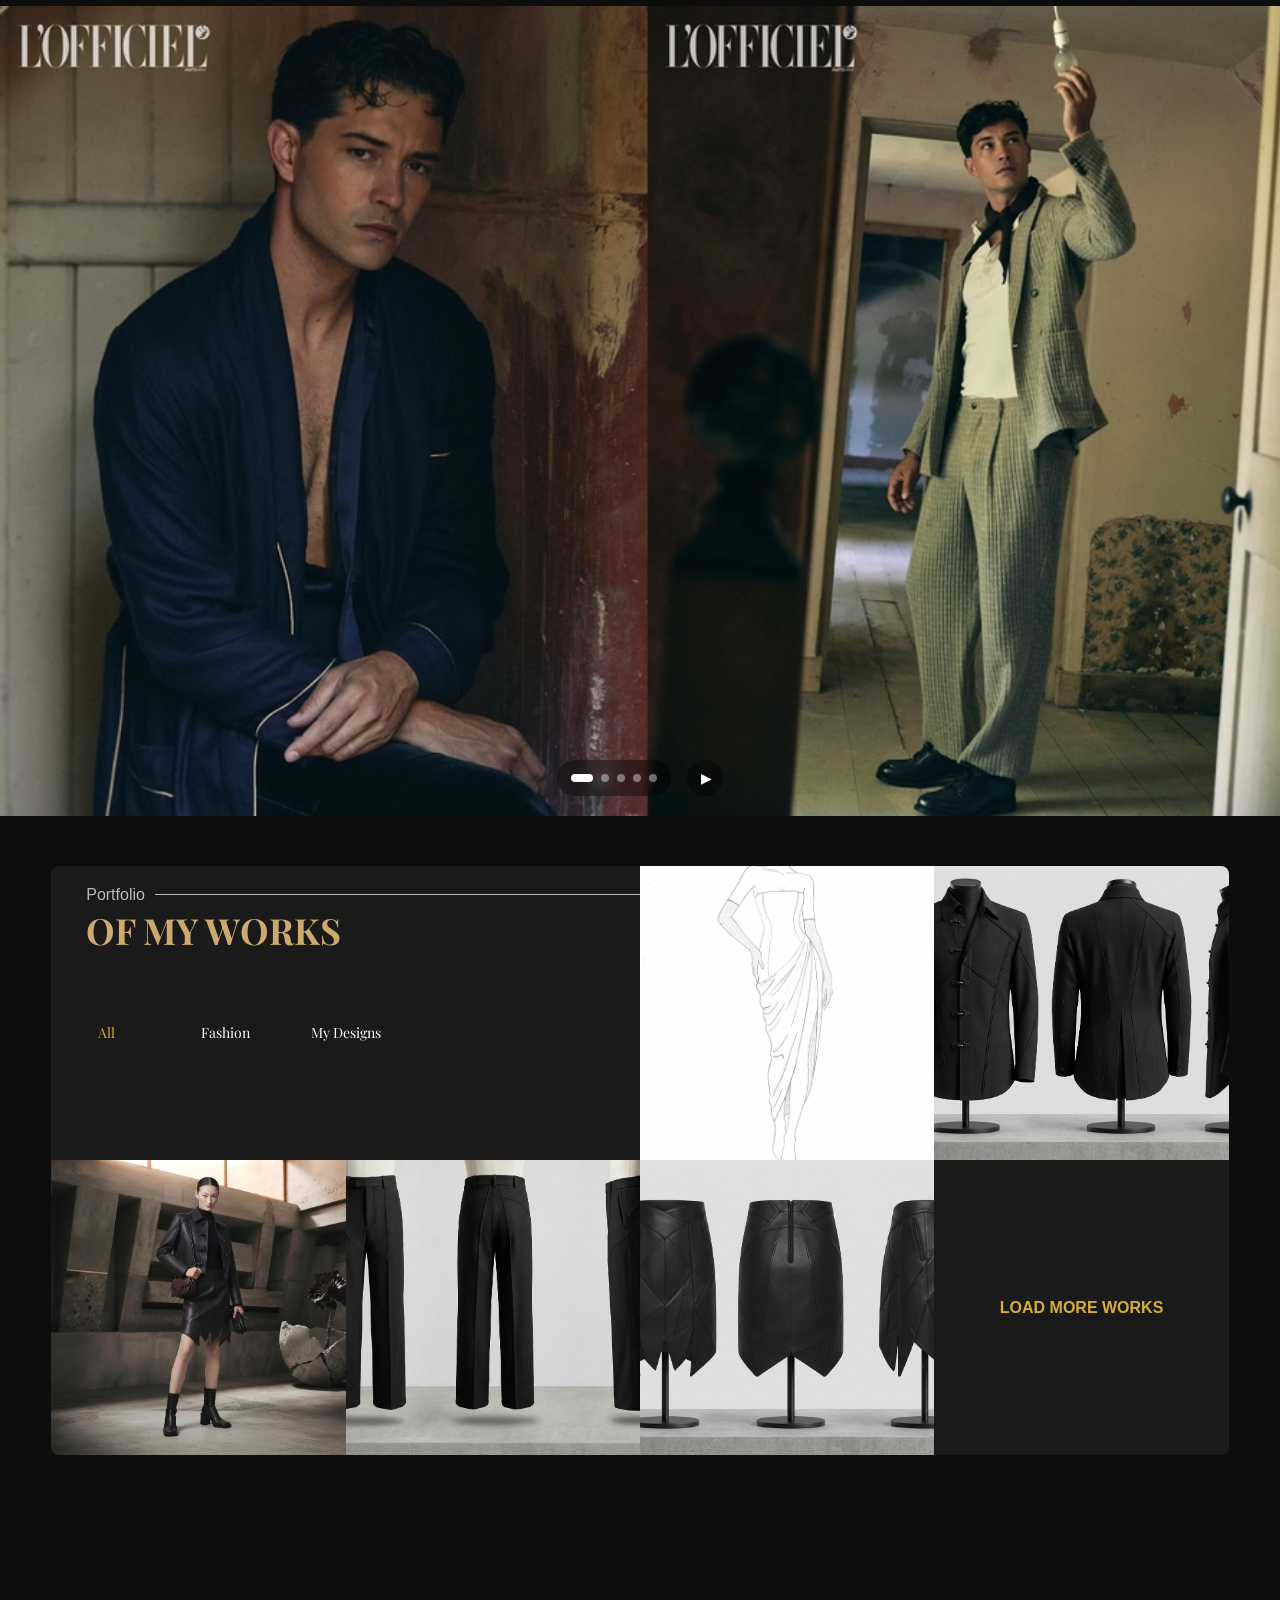
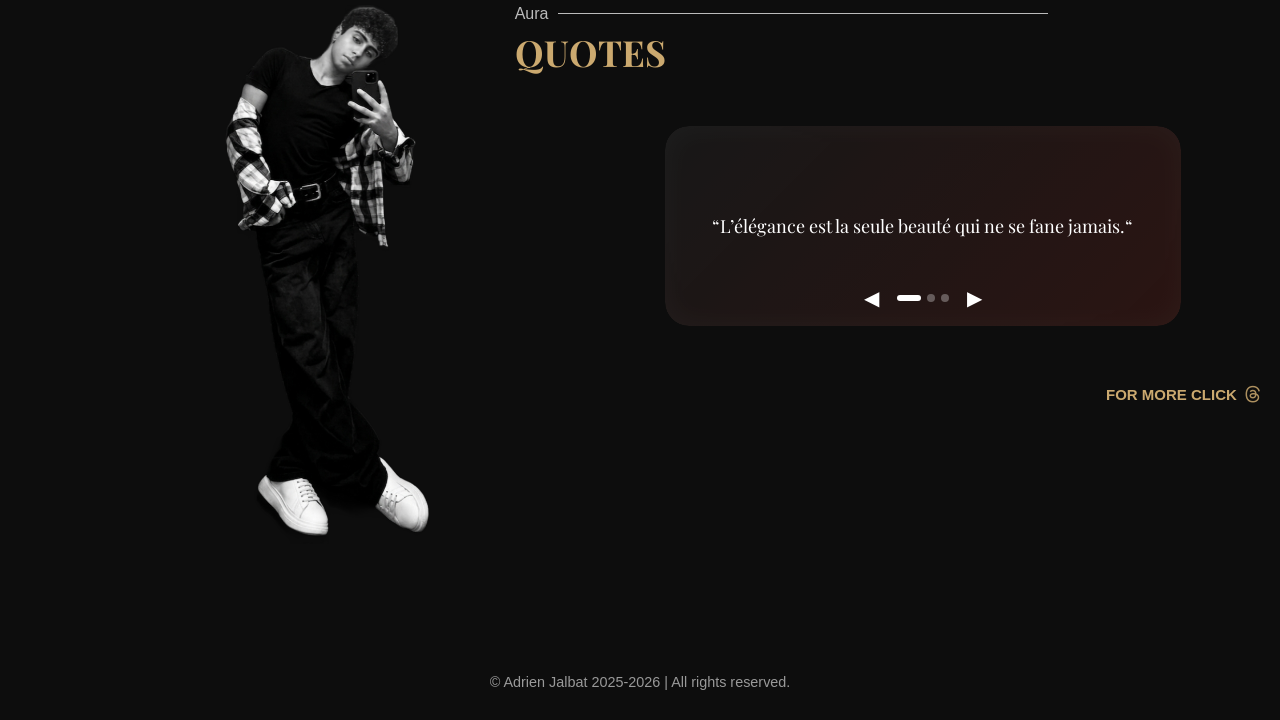
==== commit 0c576c5b: "Make known sessions toggle follow directly" ====
--- a/index.html
+++ b/index.html
@@ -689,31 +689,37 @@
 
   followersToggleBtn.addEventListener('click', async () => {
     if (followersState.isFollowing) {
-      if (currentUser?.email) {
+      const activeEmail = currentUser?.email || localStorage.getItem(FOLLOWER_EMAIL_KEY);
+      if (activeEmail) {
         followersToggleBtn.disabled = true;
         try {
-          await unregisterFollowerEmail(currentUser.email);
+          currentUser = { email: activeEmail };
+          await unregisterFollowerEmail(activeEmail);
           isUnsubscribeMode = false;
         } catch (error) {
           console.error('Could not unsubscribe:', error);
-          isUnsubscribeMode = true;
-          openAuthModal();
-          authMessage.textContent = 'Could not update your subscription. Please try again.';
+          authMessage.textContent = 'Could not update your subscription. Please run the latest Supabase SQL setup and try again.';
         } finally {
           followersToggleBtn.disabled = false;
         }
       }
       return;
     }
-
+        authMessage.textContent = 'Enter your Gmail to restore your subscription.';
     if (!currentUser) {
       isUnsubscribeMode = false;
       openAuthModal();
       return;
     }
 
-    const alreadyFollowing = await registerFollowerEmail(currentUser.email);
-    if (alreadyFollowing) showAlreadyFollowingMessage();
+    try {
+      await registerFollowerEmail(currentUser.email);
+      closeAuthModal();
+    } catch (error) {
+      console.error('Could not register follower:', error);
+      openAuthModal();
+      authMessage.textContent = 'Could not save your subscription. Please try again.';
+    }
   });
 
   authModalClose.addEventListener('click', closeAuthModal);
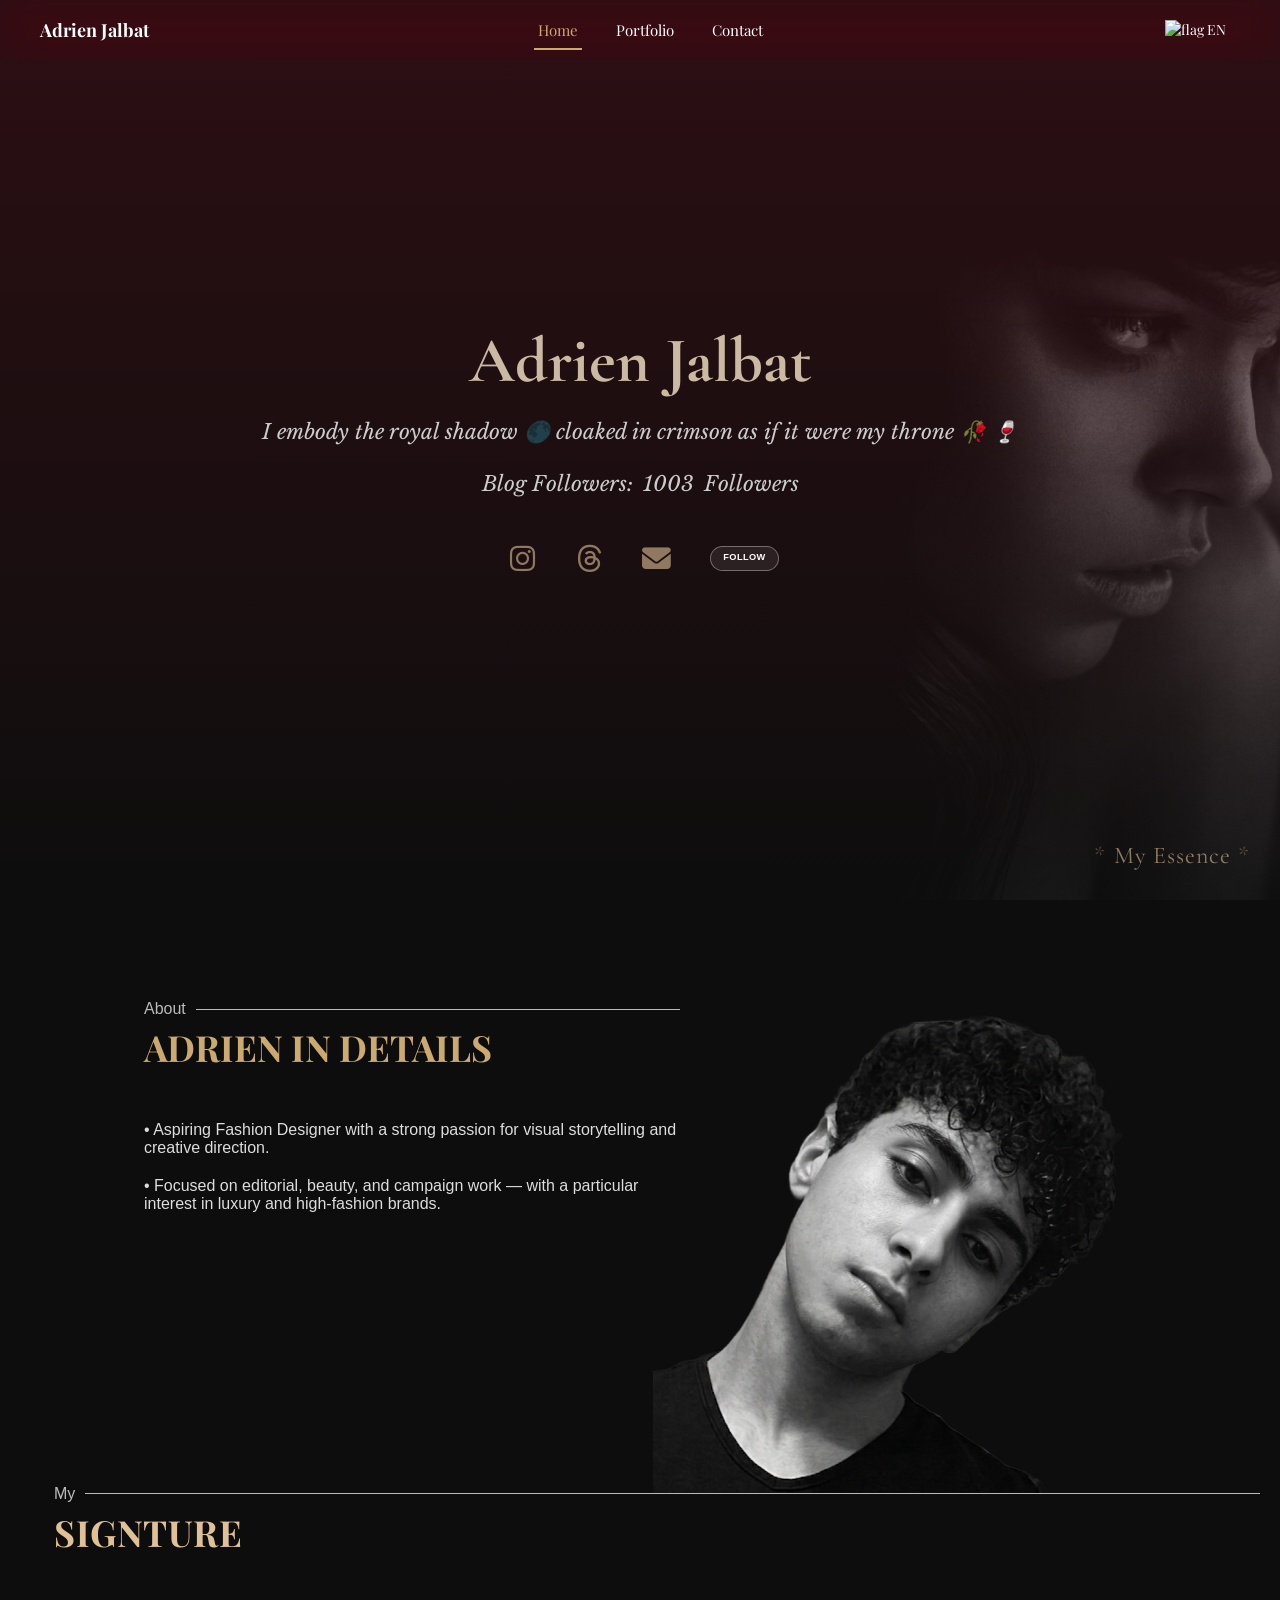
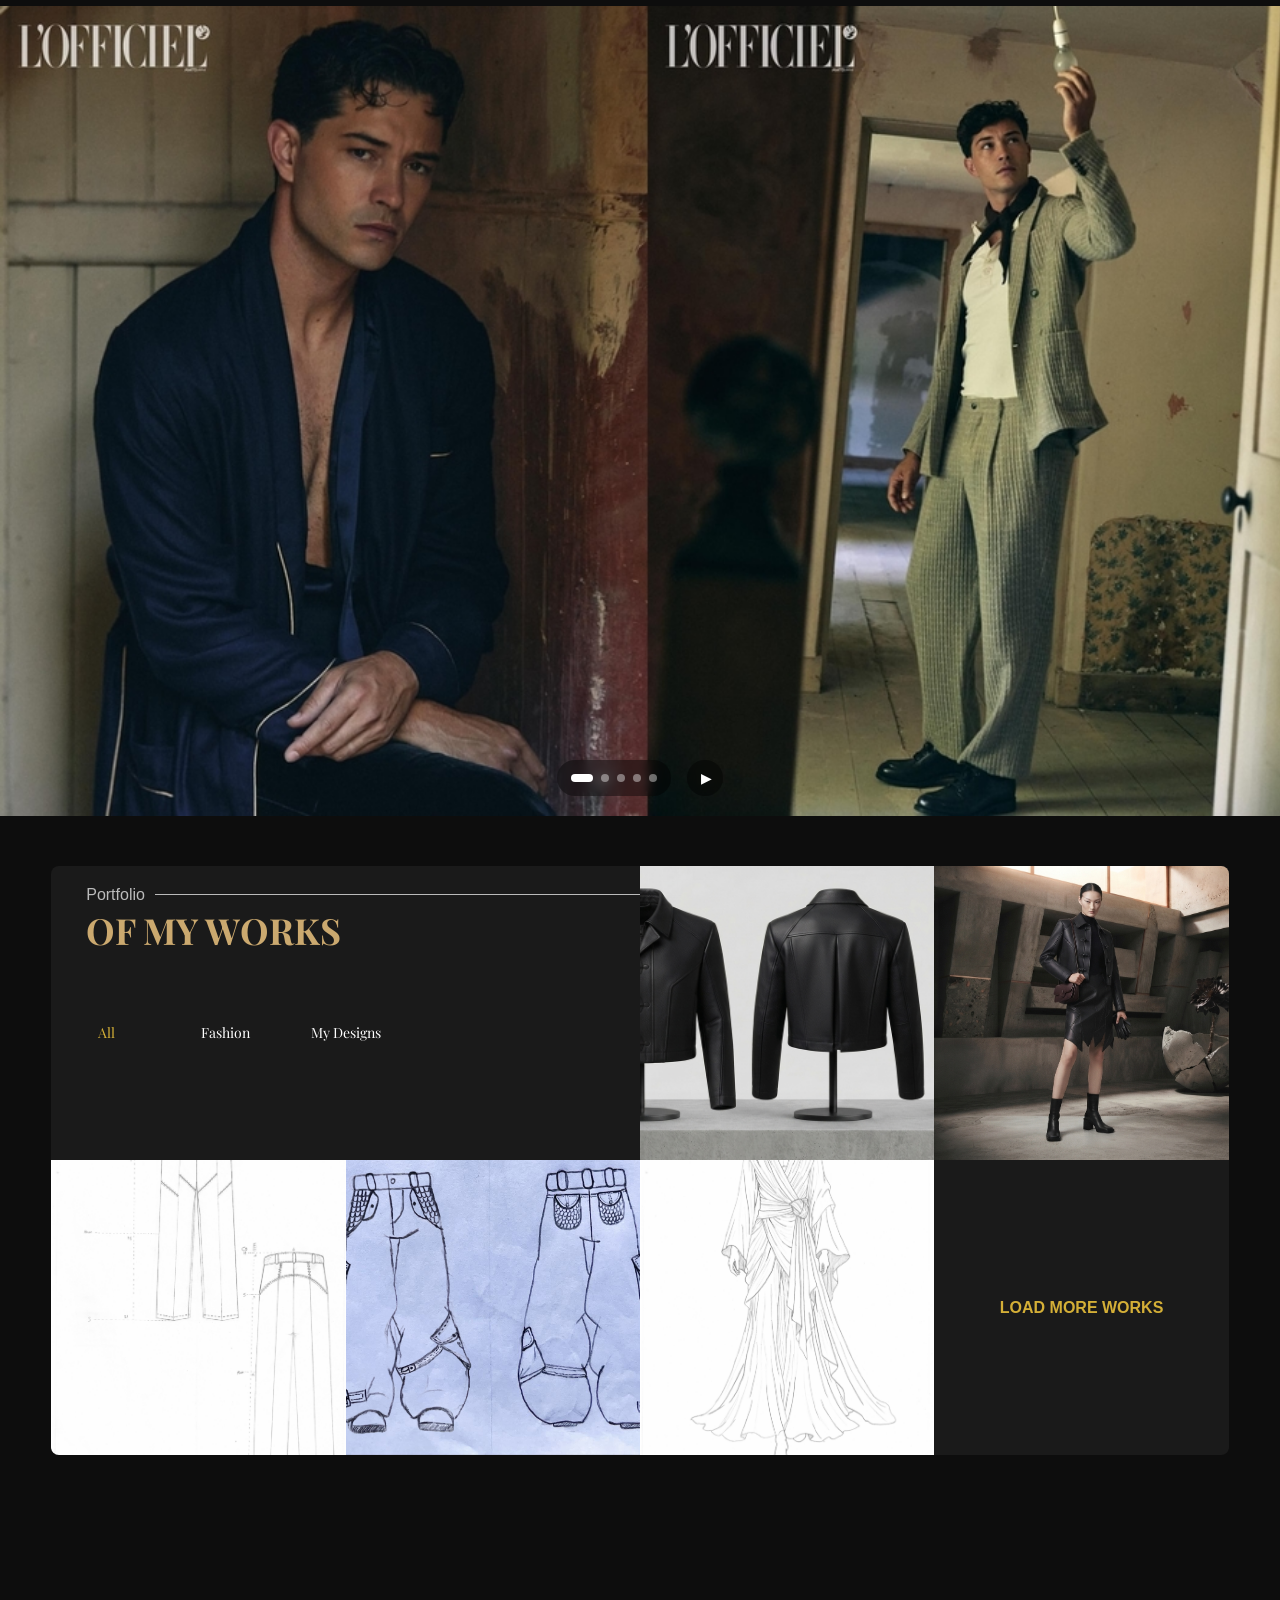
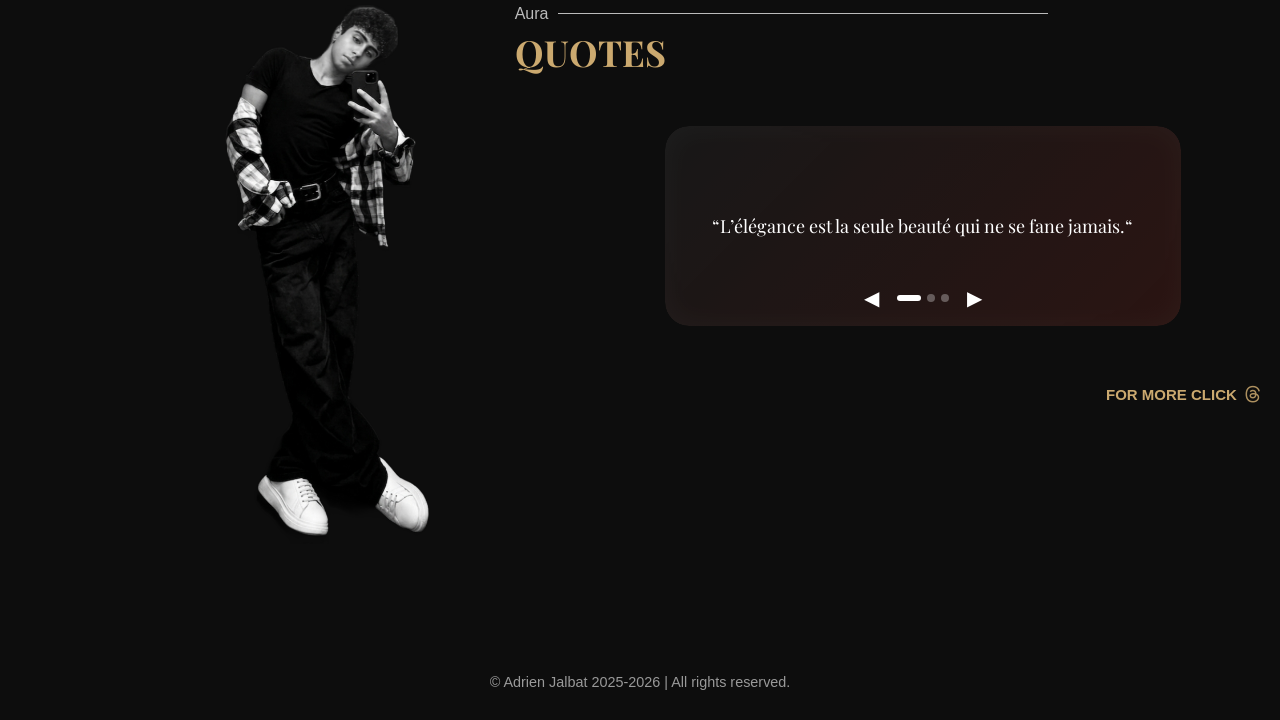
==== commit 8b46349c: "Fix unknown session recovery message" ====
--- a/index.html
+++ b/index.html
@@ -705,10 +705,11 @@
       }
       return;
     }
-        authMessage.textContent = 'Enter your Gmail to restore your subscription.';
+
     if (!currentUser) {
       isUnsubscribeMode = false;
       openAuthModal();
+      authMessage.textContent = 'Enter your Gmail to restore your subscription.';
       return;
     }
 
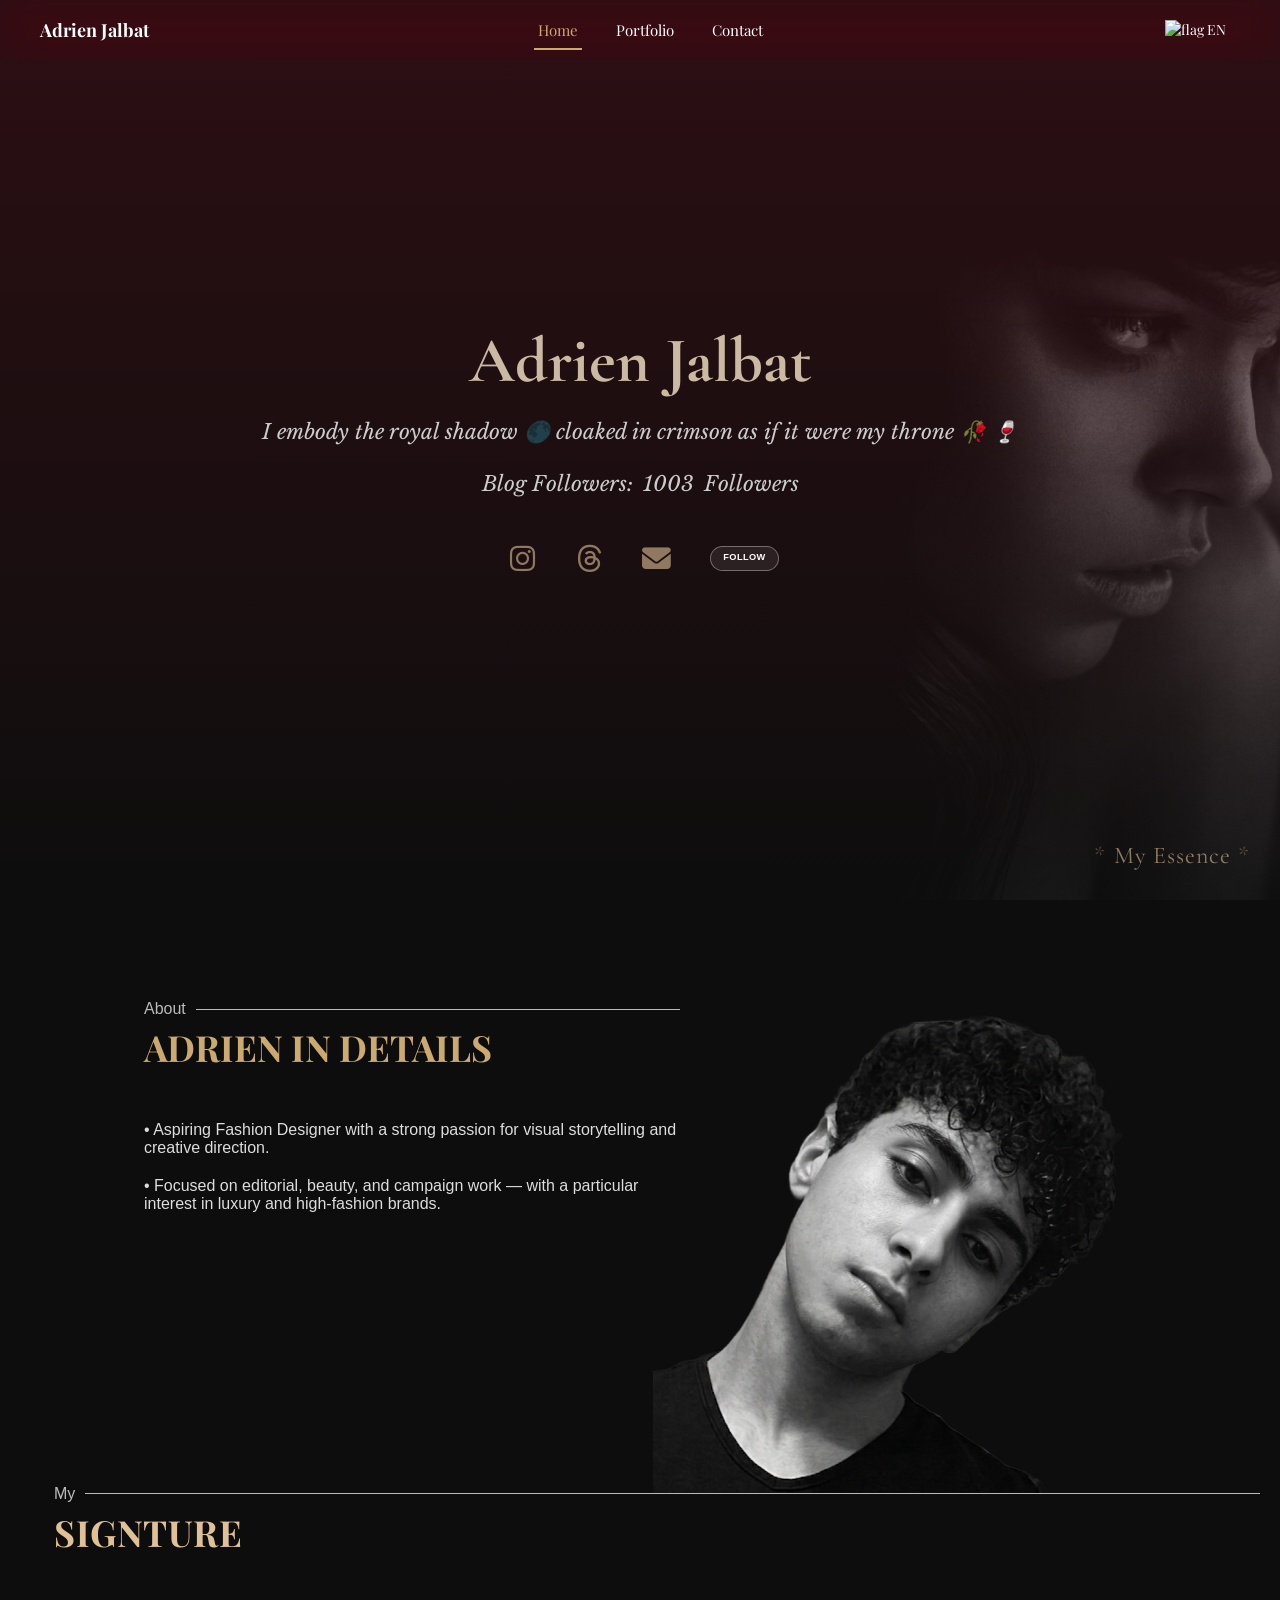
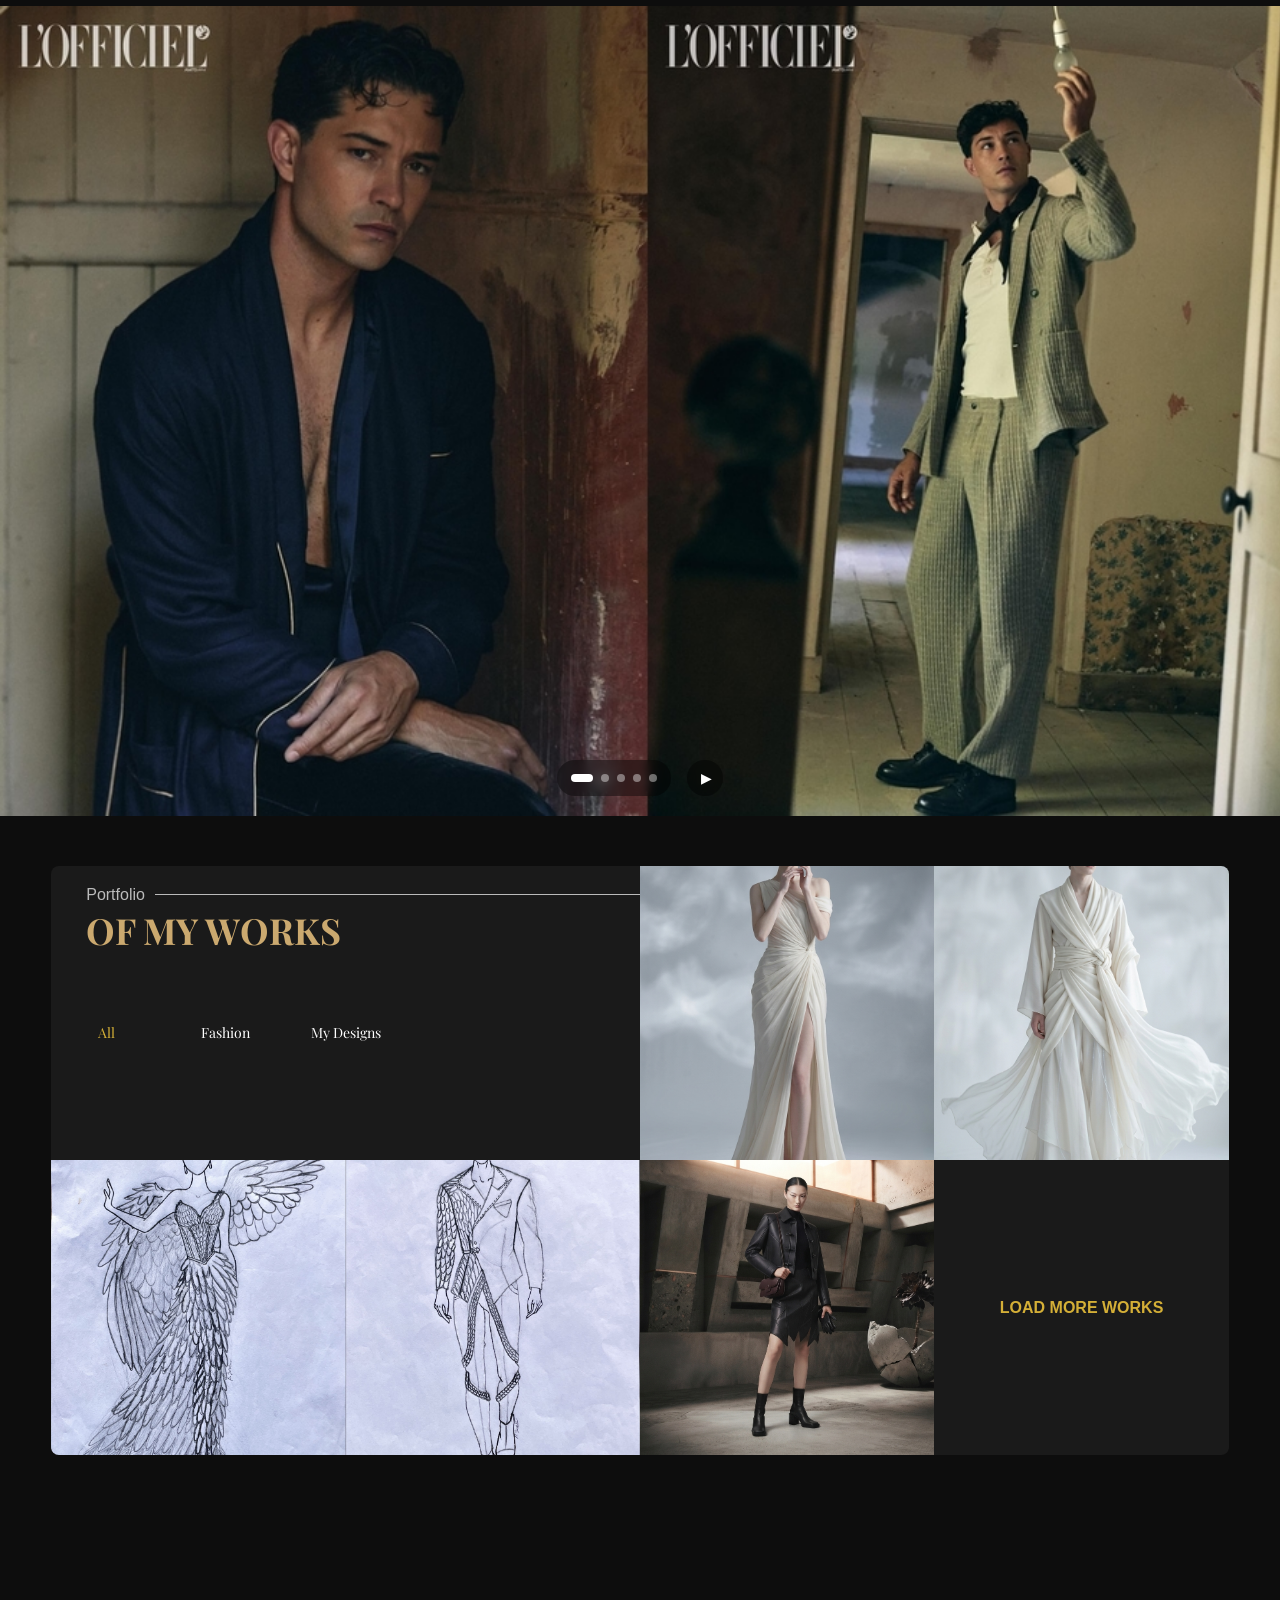
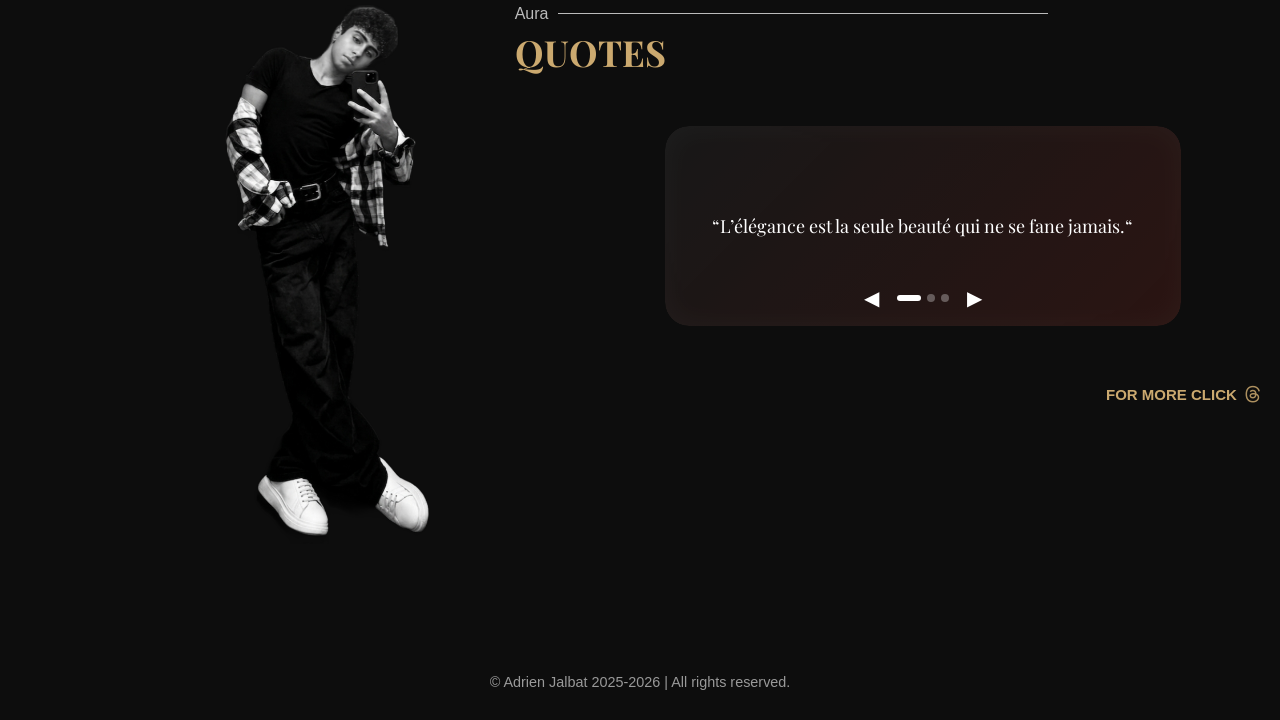
==== commit 383ade11: "Rebuild follower system cleanly" ====
--- a/index.html
+++ b/index.html
@@ -454,7 +454,7 @@
 <script src="Home page/script.js"></script>
 <script src="https://cdn.jsdelivr.net/npm/@supabase/supabase-js@2"></script>
 
-<script>
+<script type="text/legacy">
   const SUPABASE_URL = 'https://duwwbbkwfwkyuiqsjtoh.supabase.co';
   const SUPABASE_ANON_KEY = 'sb_publishable_uF0rmDqXvgEwSXDFSaqUZw_8ki63Ql4';
   const FOLLOWERS_STORAGE_KEY = 'adrienFollowersState';
@@ -791,6 +791,190 @@
       console.error('Could not restore local account:', error);
       authMessage.textContent = 'Could not restore your subscription. Please try again.';
     }
+  });
+
+  initFollowers();
+</script>
+
+<script>
+  const SUPABASE_URL = 'https://duwwbbkwfwkyuiqsjtoh.supabase.co';
+  const SUPABASE_ANON_KEY = 'sb_publishable_uF0rmDqXvgEwSXDFSaqUZw_8ki63Ql4';
+  const FOLLOWER_SESSION_KEY = 'adrienFollowerSession';
+  const defaultFollowersState = { count: 1003, isFollowing: false };
+  const supabaseClient = window.supabase.createClient(SUPABASE_URL, SUPABASE_ANON_KEY);
+
+  const followersCount = document.getElementById('followersCount');
+  const followersToggleBtn = document.getElementById('followersToggleBtn');
+  const authModal = document.getElementById('authModal');
+  const authModalClose = document.getElementById('authModalClose');
+  const authForm = document.getElementById('authForm');
+  const authEmail = document.getElementById('authEmail');
+  const authSubmit = document.getElementById('authSubmit');
+  const existingSubscriptionBtn = document.getElementById('existingSubscriptionBtn');
+  const authMessage = document.getElementById('authMessage');
+  let sessionHash = localStorage.getItem(FOLLOWER_SESSION_KEY);
+  let followersState = defaultFollowersState;
+
+  function renderFollowers(state) {
+    followersState = state;
+    followersCount.textContent = state.count;
+    followersToggleBtn.textContent = state.isFollowing ? 'Following' : 'Follow';
+    followersToggleBtn.classList.toggle('is-following', state.isFollowing);
+    localStorage.setItem('adrienFollowersState', JSON.stringify(state));
+  }
+
+  function openAuthModal(message = '') {
+    authMessage.textContent = message;
+    authEmail.value = '';
+    authModal.classList.add('is-visible');
+    authModal.setAttribute('aria-hidden', 'false');
+    authEmail.focus();
+  }
+
+  function closeAuthModal() {
+    authModal.classList.remove('is-visible');
+    authModal.setAttribute('aria-hidden', 'true');
+  }
+
+  async function hashEmail(email) {
+    const bytes = new TextEncoder().encode(email.trim().toLowerCase());
+    const digest = await crypto.subtle.digest('SHA-256', bytes);
+    return Array.from(new Uint8Array(digest))
+      .map(byte => byte.toString(16).padStart(2, '0'))
+      .join('');
+  }
+
+  async function callAccountFunction(name, params) {
+    const { data, error } = await supabaseClient.rpc(name, params);
+    if (error) throw error;
+    return typeof data === 'string' ? JSON.parse(data) : data;
+  }
+
+  async function getAccount(emailHash) {
+    return callAccountFunction('get_follower_account', { p_email_hash: emailHash });
+  }
+
+  async function setFollowState(emailHash, isFollowing) {
+    const result = await callAccountFunction('set_follower_state', {
+      p_email_hash: emailHash,
+      p_is_following: isFollowing,
+    });
+    renderFollowers({
+      count: Number(result.count),
+      isFollowing: result.is_following === true,
+    });
+    return result;
+  }
+
+  async function loadFollowers() {
+    const response = await fetch(`${SUPABASE_URL}/rest/v1/followers?id=eq.1&select=count`, {
+      cache: 'no-store',
+      headers: {
+        apikey: SUPABASE_ANON_KEY,
+        Authorization: `Bearer ${SUPABASE_ANON_KEY}`,
+      },
+    });
+    if (!response.ok) throw new Error(`Follower count read failed: ${response.status}`);
+    const data = await response.json();
+    return Array.isArray(data) && data[0] ? Number(data[0].count) : 1003;
+  }
+
+  async function initFollowers() {
+    try {
+      const count = await loadFollowers();
+      if (sessionHash) {
+        const account = await getAccount(sessionHash);
+        if (!account.registered) {
+          sessionHash = null;
+          localStorage.removeItem(FOLLOWER_SESSION_KEY);
+          renderFollowers({ count, isFollowing: false });
+          return;
+        }
+        renderFollowers({ count: Number(account.count), isFollowing: account.is_following === true });
+        return;
+      }
+      renderFollowers({ count, isFollowing: false });
+    } catch (error) {
+      console.error('Could not initialize followers:', error);
+      renderFollowers(defaultFollowersState);
+    }
+  }
+
+  followersToggleBtn.addEventListener('click', async () => {
+    if (!sessionHash) {
+      openAuthModal('Enter your Gmail to continue.');
+      return;
+    }
+
+    followersToggleBtn.disabled = true;
+    try {
+      await setFollowState(sessionHash, !followersState.isFollowing);
+    } catch (error) {
+      console.error('Could not change follower state:', error);
+      openAuthModal('Could not update your subscription. Please try again.');
+    } finally {
+      followersToggleBtn.disabled = false;
+    }
+  });
+
+  authForm.addEventListener('submit', async event => {
+    event.preventDefault();
+    authSubmit.disabled = true;
+    authMessage.textContent = 'Please wait...';
+
+    try {
+      const emailHash = await hashEmail(authEmail.value);
+      const account = await getAccount(emailHash);
+      if (account.registered) {
+        authMessage.textContent = 'This email is already registered. Choose “I already have an account” to continue.';
+        return;
+      }
+
+      await callAccountFunction('create_follower_account', { p_email_hash: emailHash });
+      sessionHash = emailHash;
+      localStorage.setItem(FOLLOWER_SESSION_KEY, sessionHash);
+      await setFollowState(sessionHash, true);
+      closeAuthModal();
+    } catch (error) {
+      console.error('Could not create follower account:', error);
+      authMessage.textContent = 'Could not save your subscription. Please try again.';
+    } finally {
+      authSubmit.disabled = false;
+    }
+  });
+
+  existingSubscriptionBtn.addEventListener('click', async () => {
+    const email = authEmail.value.trim();
+    if (!email) {
+      authMessage.textContent = 'Enter your Gmail first.';
+      authEmail.focus();
+      return;
+    }
+
+    existingSubscriptionBtn.disabled = true;
+    try {
+      const emailHash = await hashEmail(email);
+      const account = await getAccount(emailHash);
+      if (!account.registered) {
+        authMessage.textContent = 'No account was found. Choose “Create account” to subscribe.';
+        return;
+      }
+
+      sessionHash = emailHash;
+      localStorage.setItem(FOLLOWER_SESSION_KEY, sessionHash);
+      renderFollowers({ count: Number(account.count), isFollowing: account.is_following === true });
+      closeAuthModal();
+    } catch (error) {
+      console.error('Could not restore follower account:', error);
+      authMessage.textContent = 'Could not restore your account. Please try again.';
+    } finally {
+      existingSubscriptionBtn.disabled = false;
+    }
+  });
+
+  authModalClose.addEventListener('click', closeAuthModal);
+  authModal.addEventListener('click', event => {
+    if (event.target === authModal) closeAuthModal();
   });
 
   initFollowers();
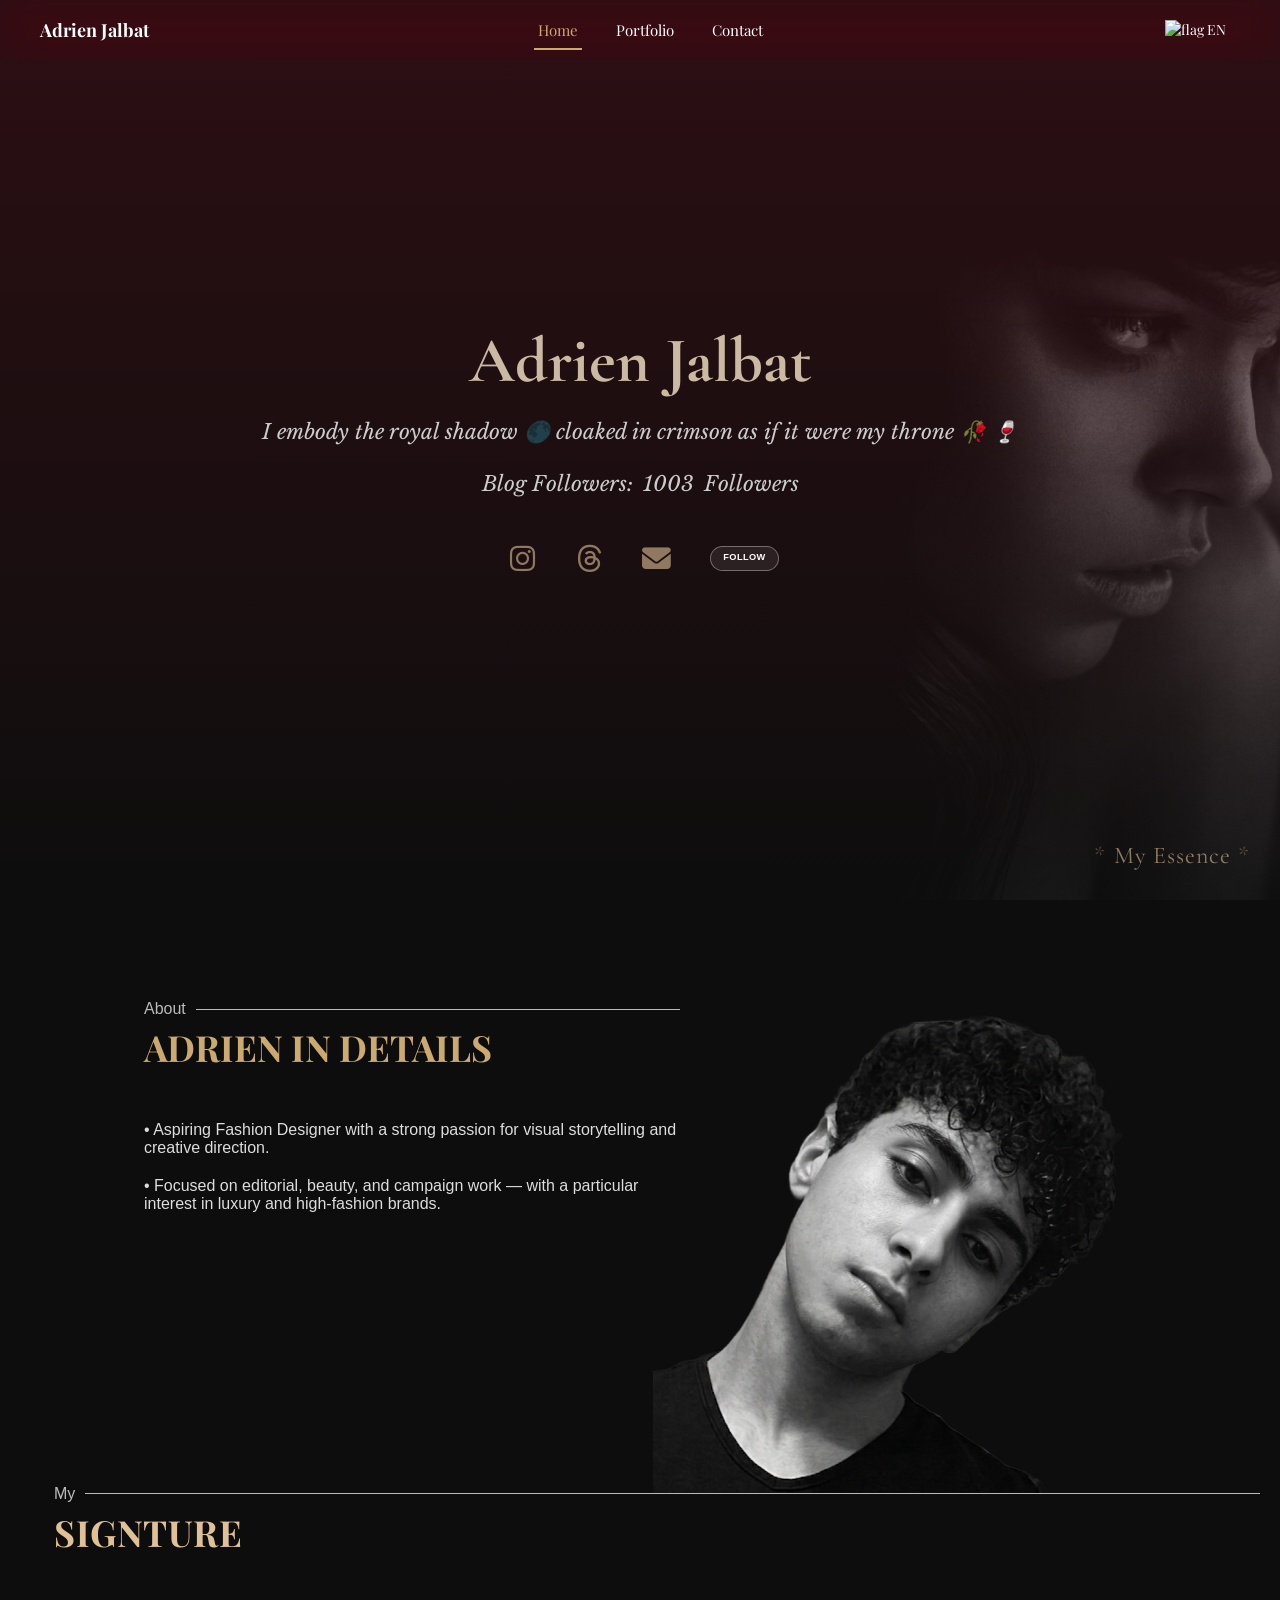
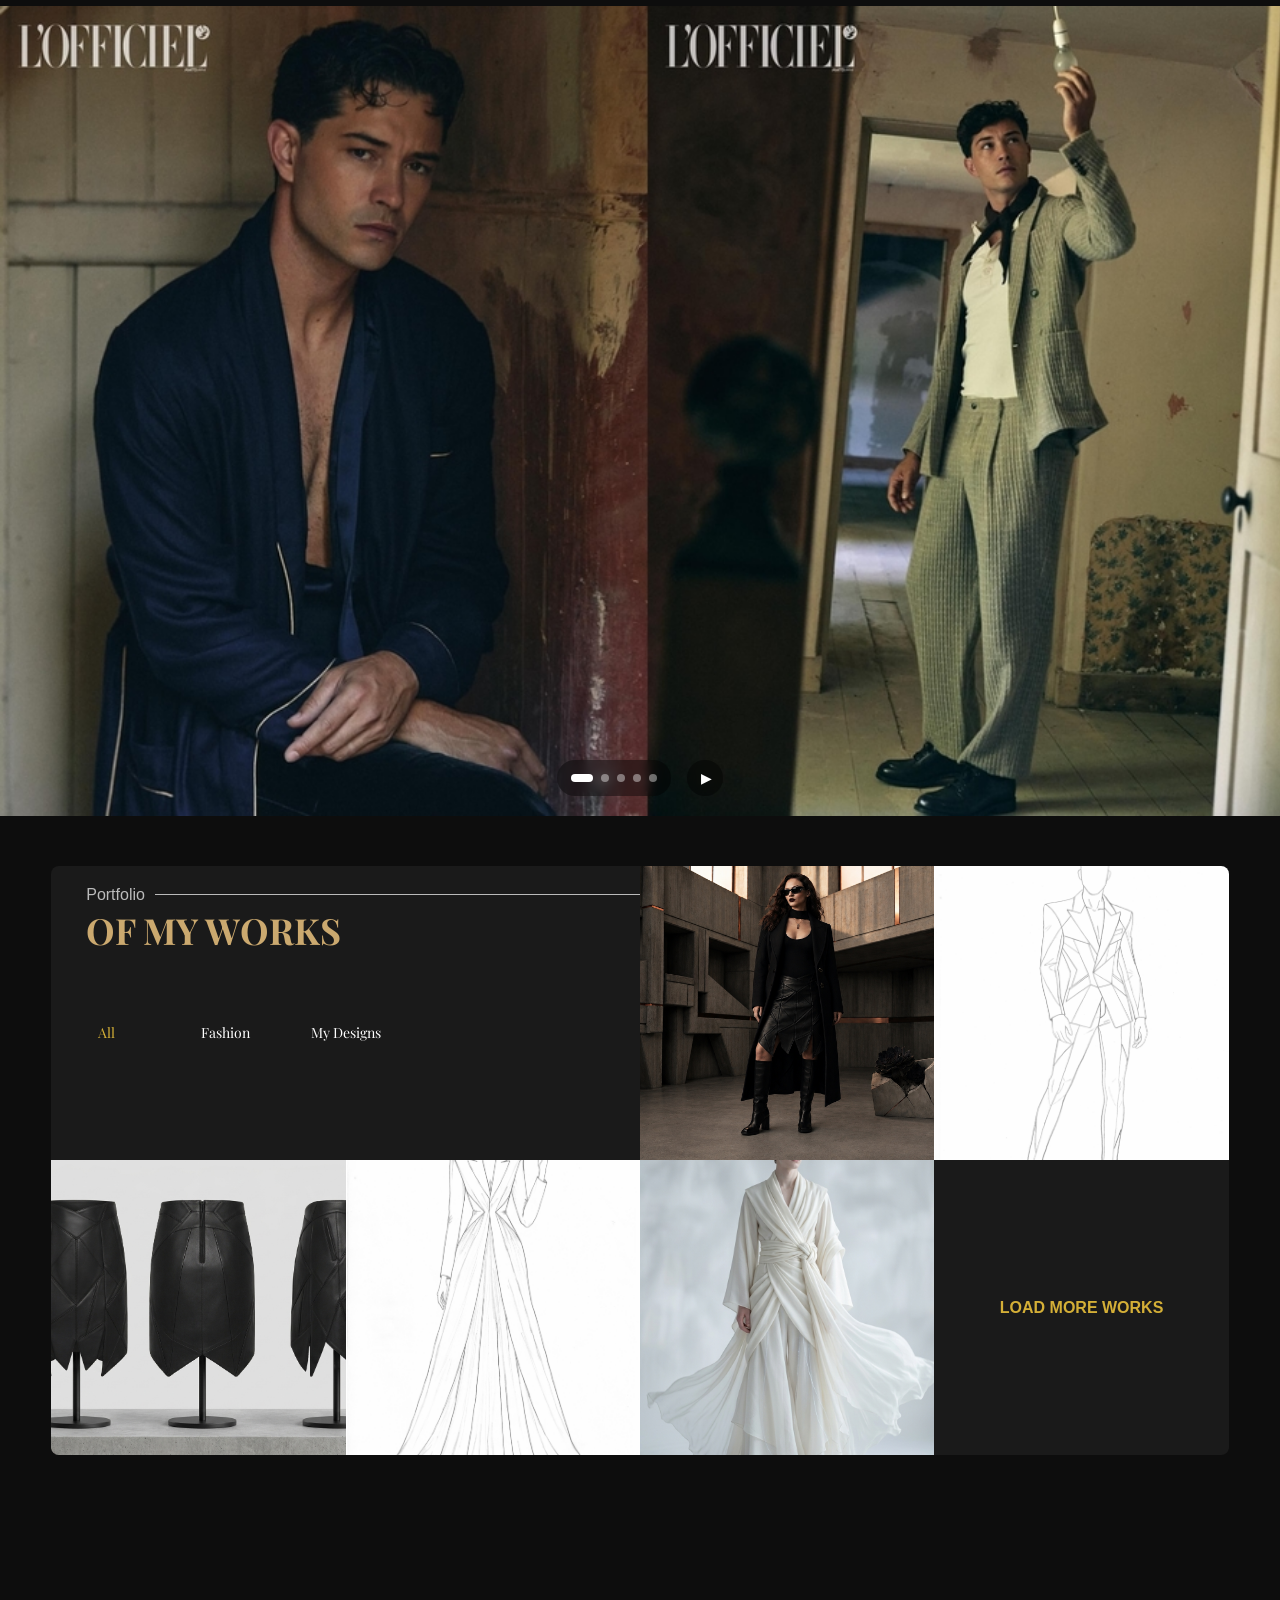
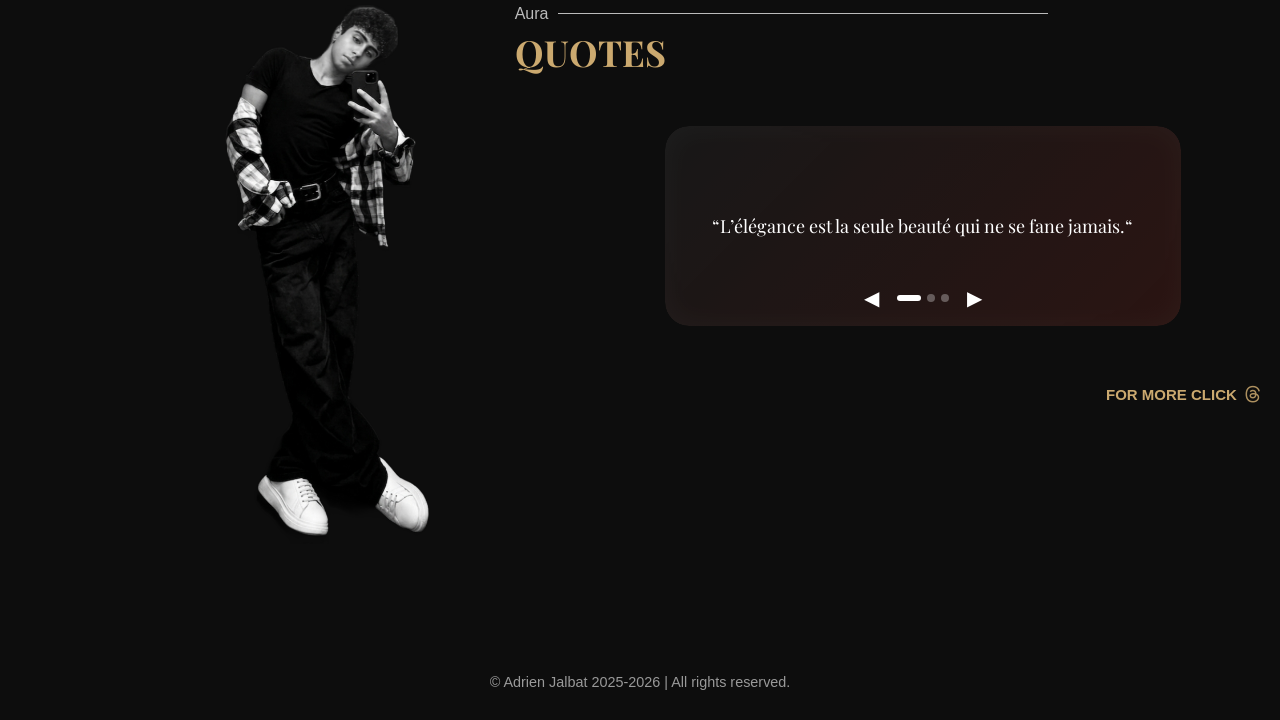
==== commit 9d2cb5d6: "Keep follower account form Gmail only" ====
--- a/index.html
+++ b/index.html
@@ -184,8 +184,8 @@
         <button id="authModalClose" class="auth-modal-close" type="button" aria-label="Close">&times;</button>
         <h2 id="authModalTitle">Stay connected</h2>
         <p id="authModalDescription">Enter your Gmail to follow every new update. Your subscription will be saved in this browser.</p>
-        <form id="authForm">
-          <input id="authEmail" type="email" placeholder="Enter your Gmail" autocomplete="email" required />
+        <form id="authForm" autocomplete="off">
+          <input id="authEmail" type="email" placeholder="Enter your Gmail" autocomplete="off" required />
           <button id="authSubmit" class="auth-submit-btn" type="submit">Create account</button>
         </form>
         <button id="existingSubscriptionBtn" class="auth-mode-btn" type="button">I already have an account</button>
